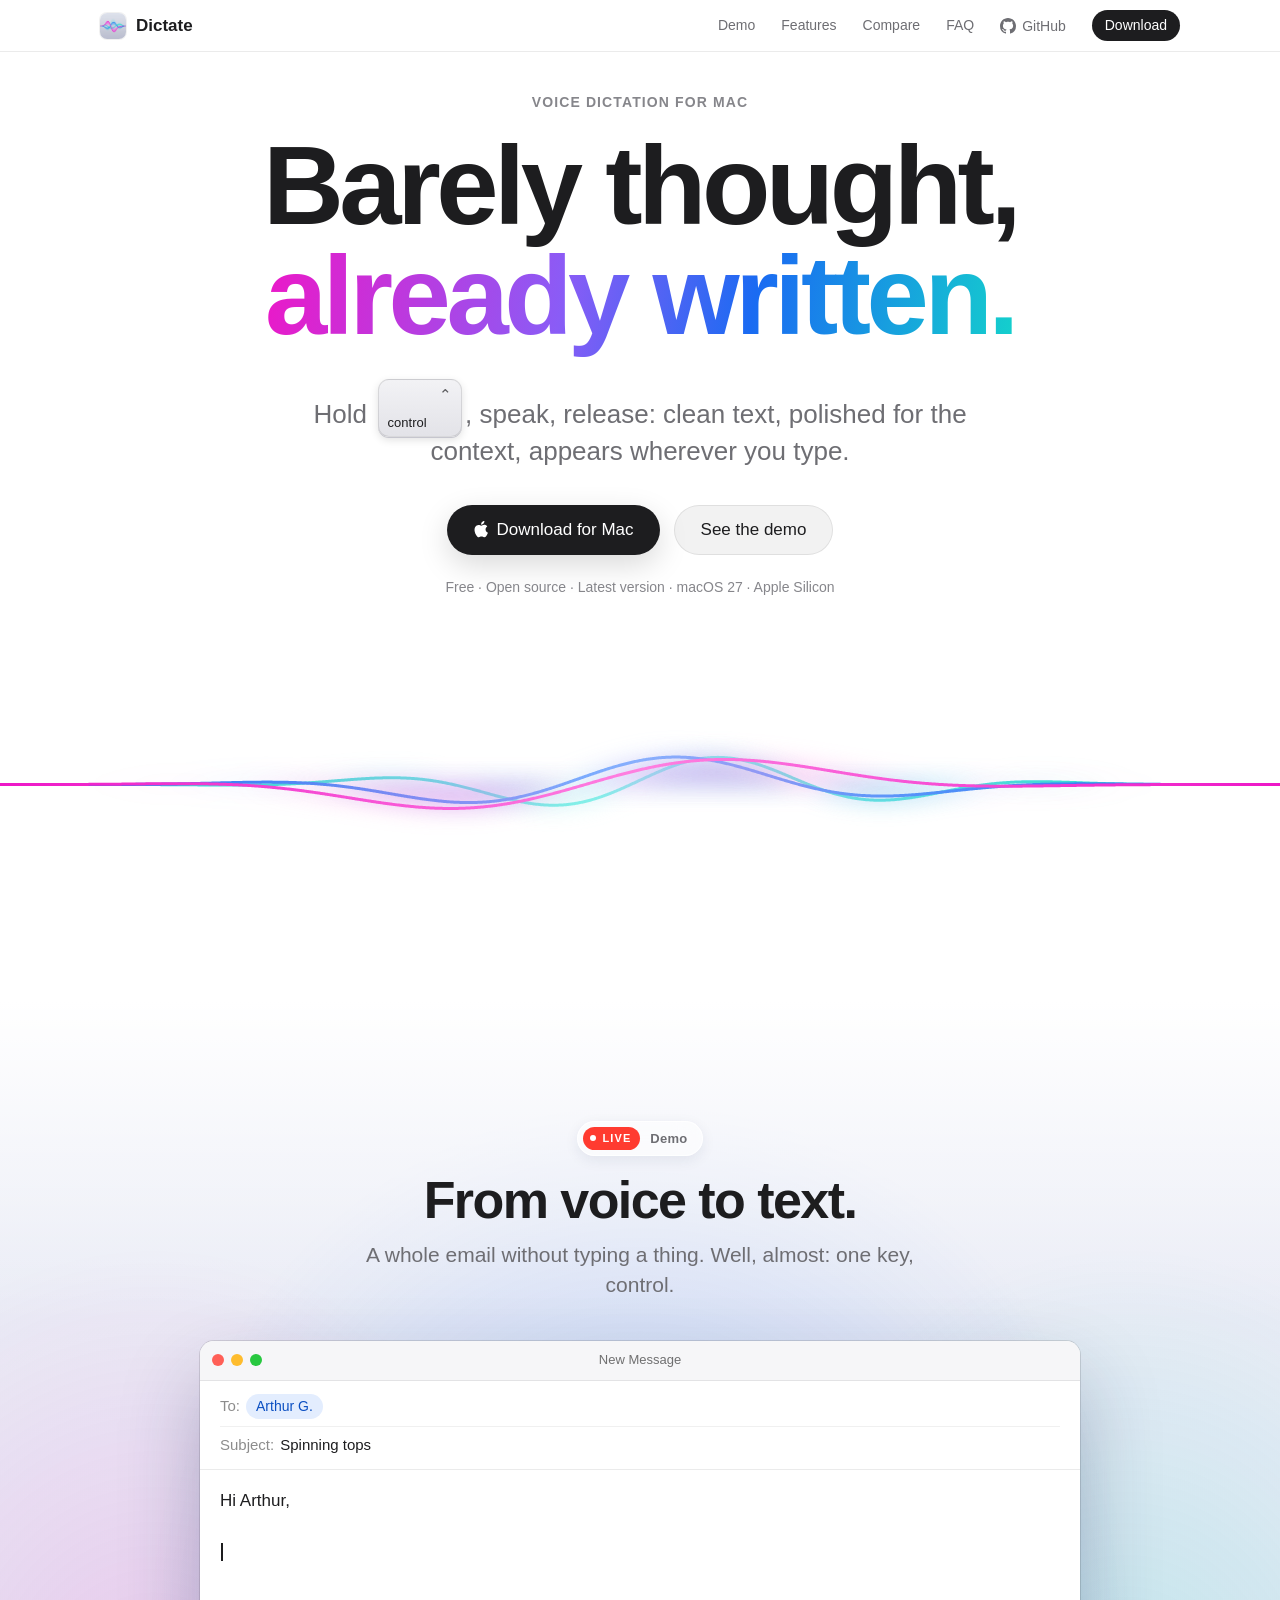
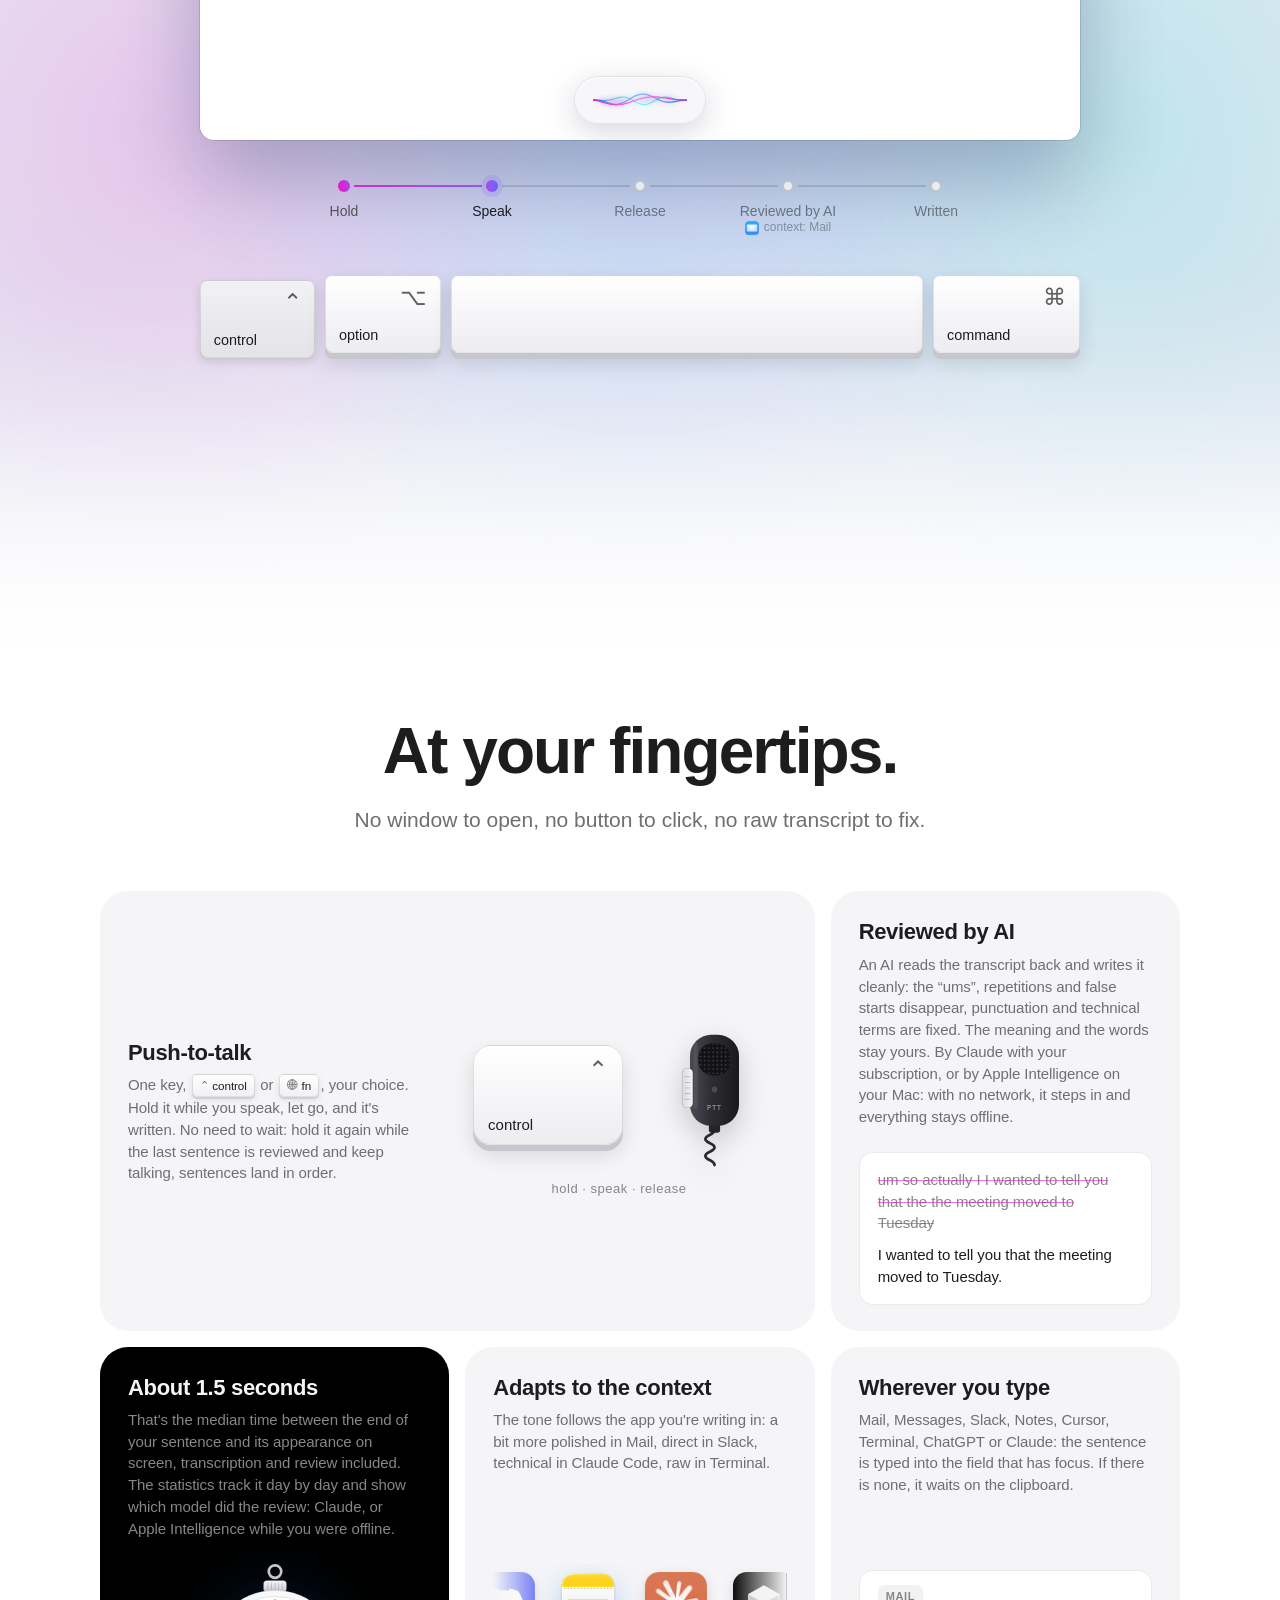
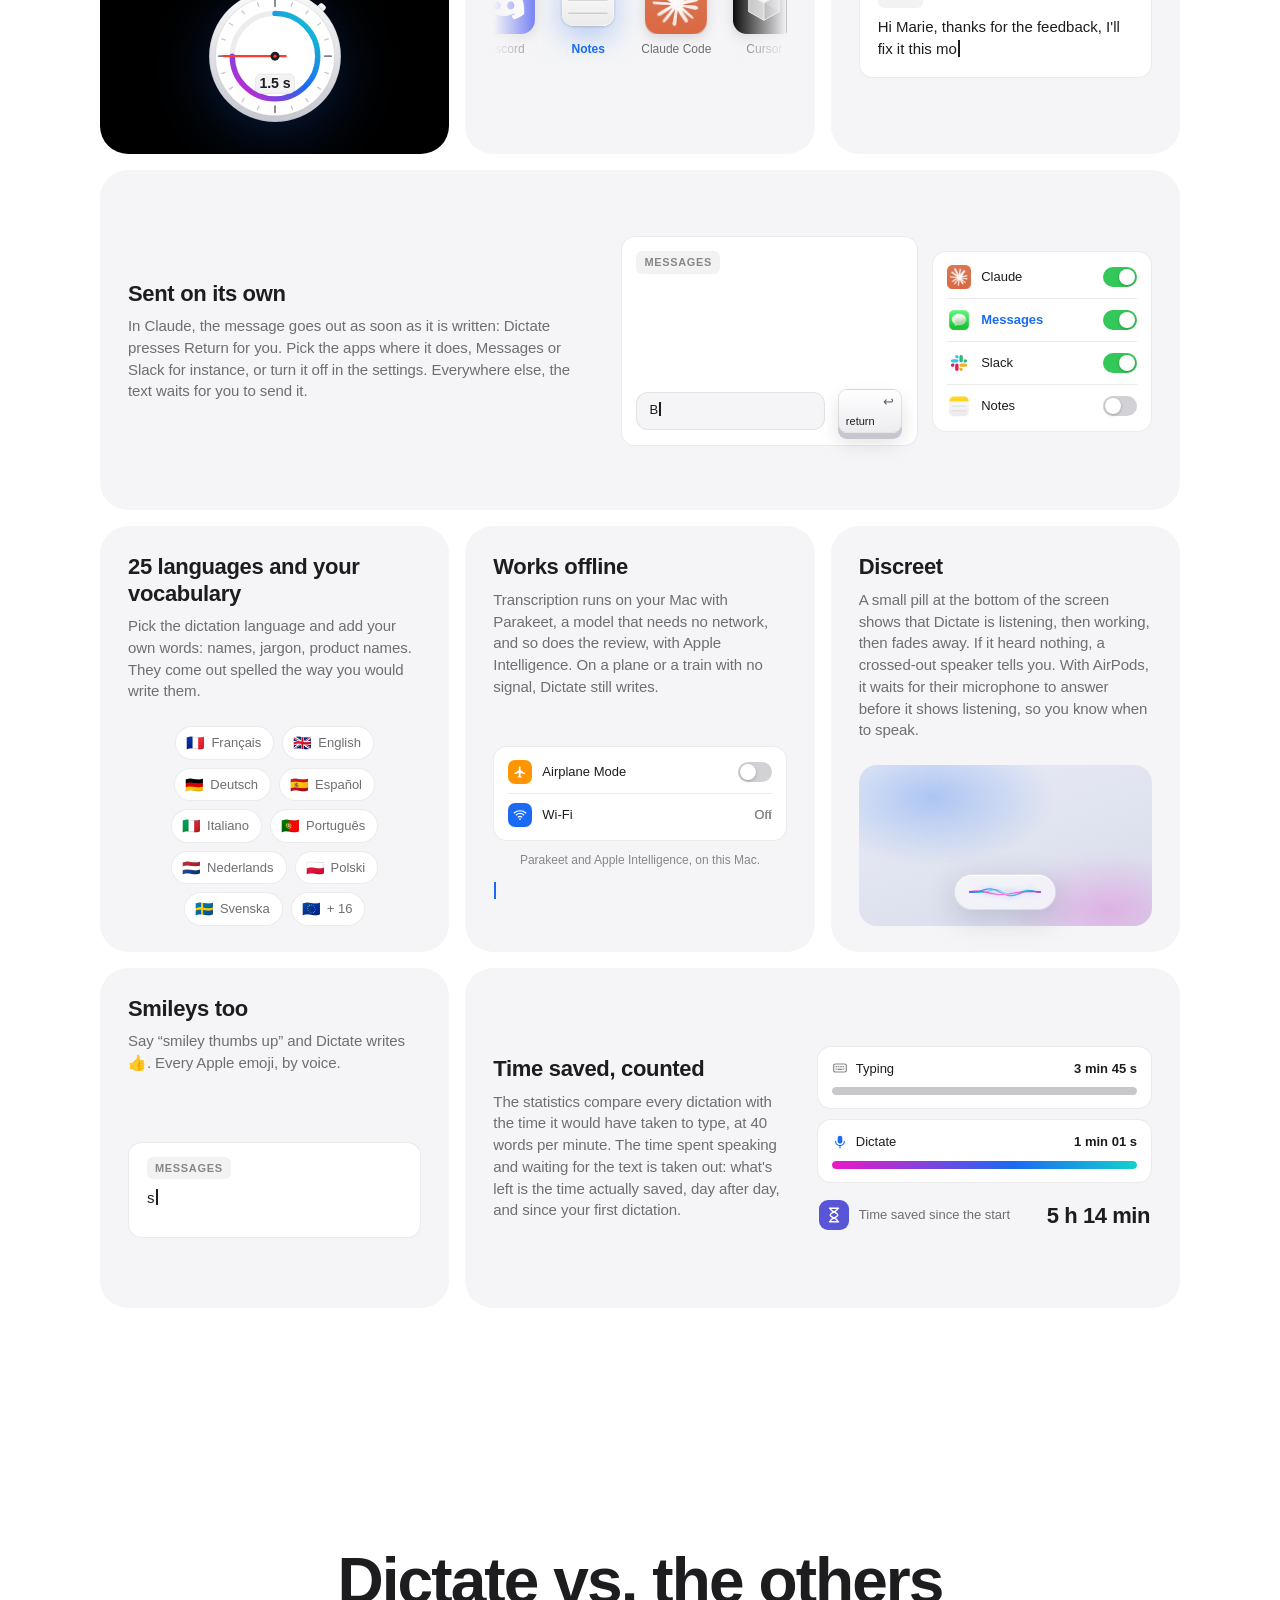
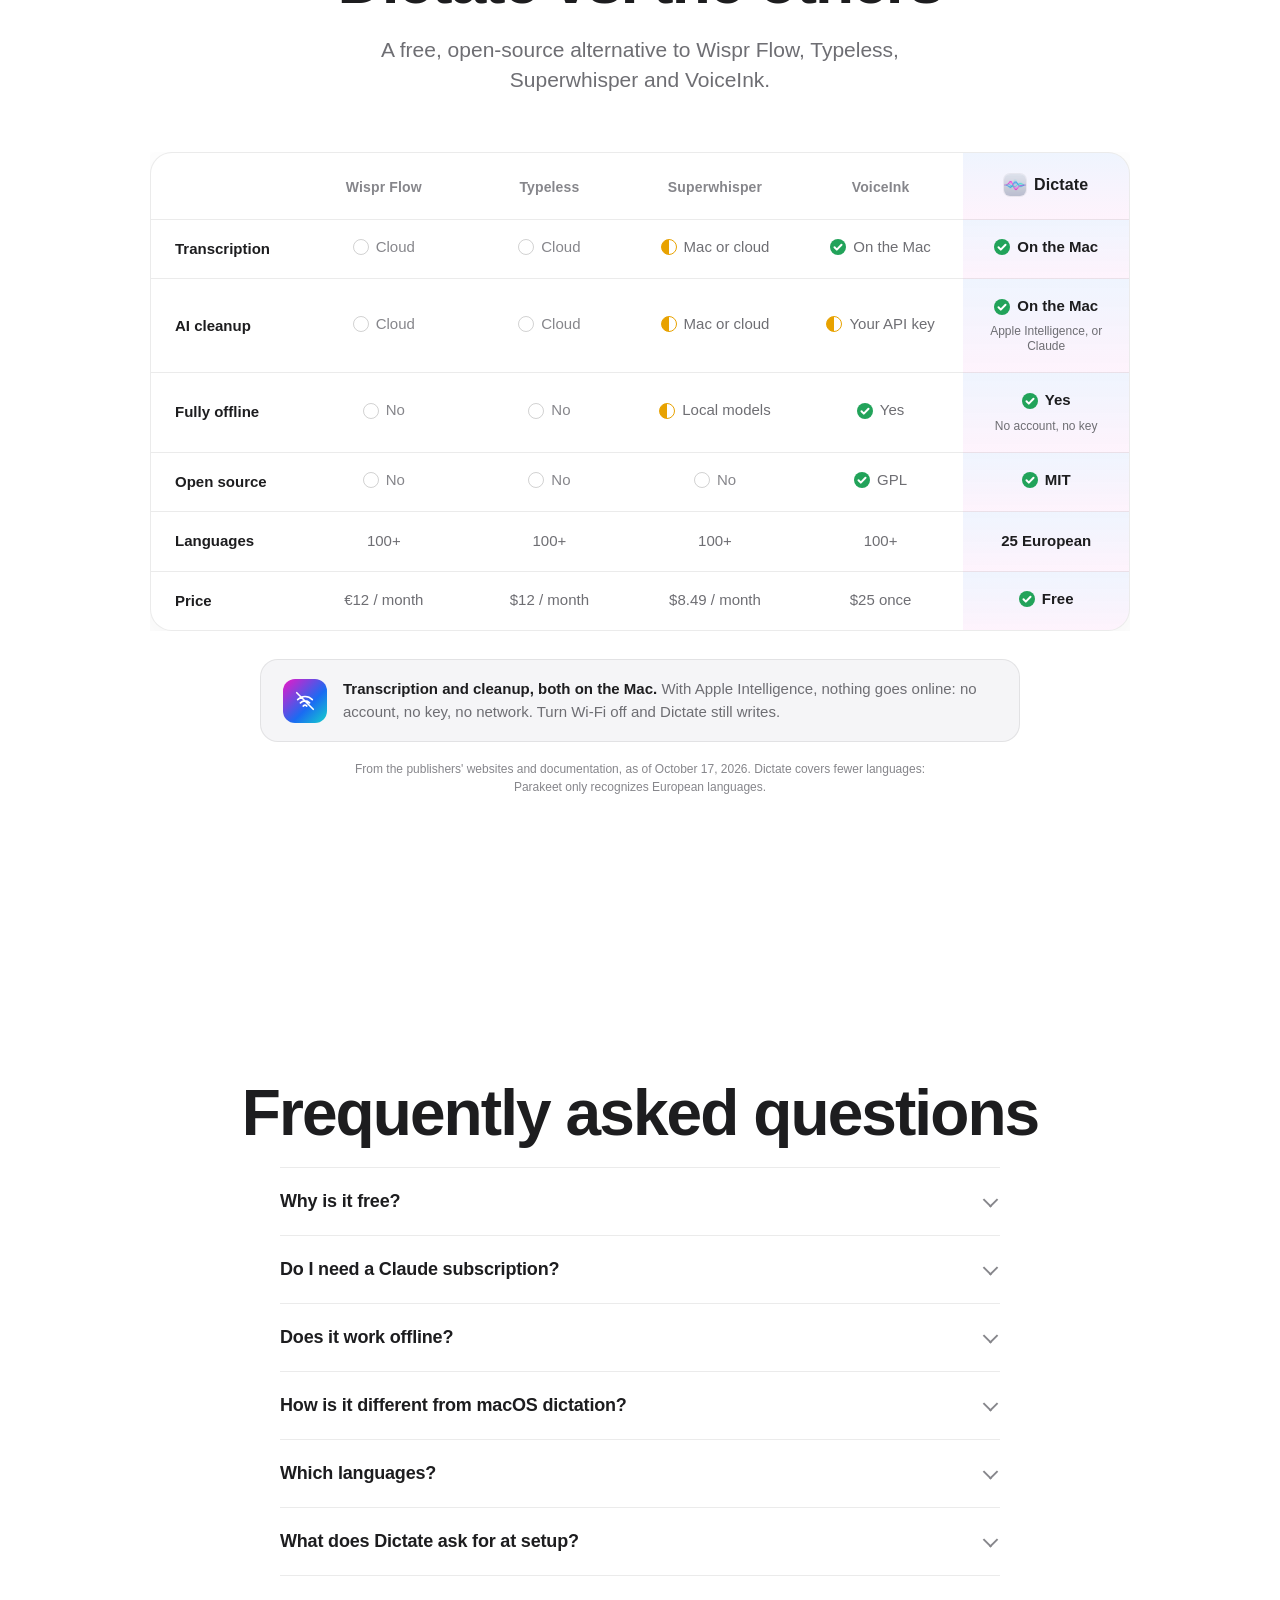
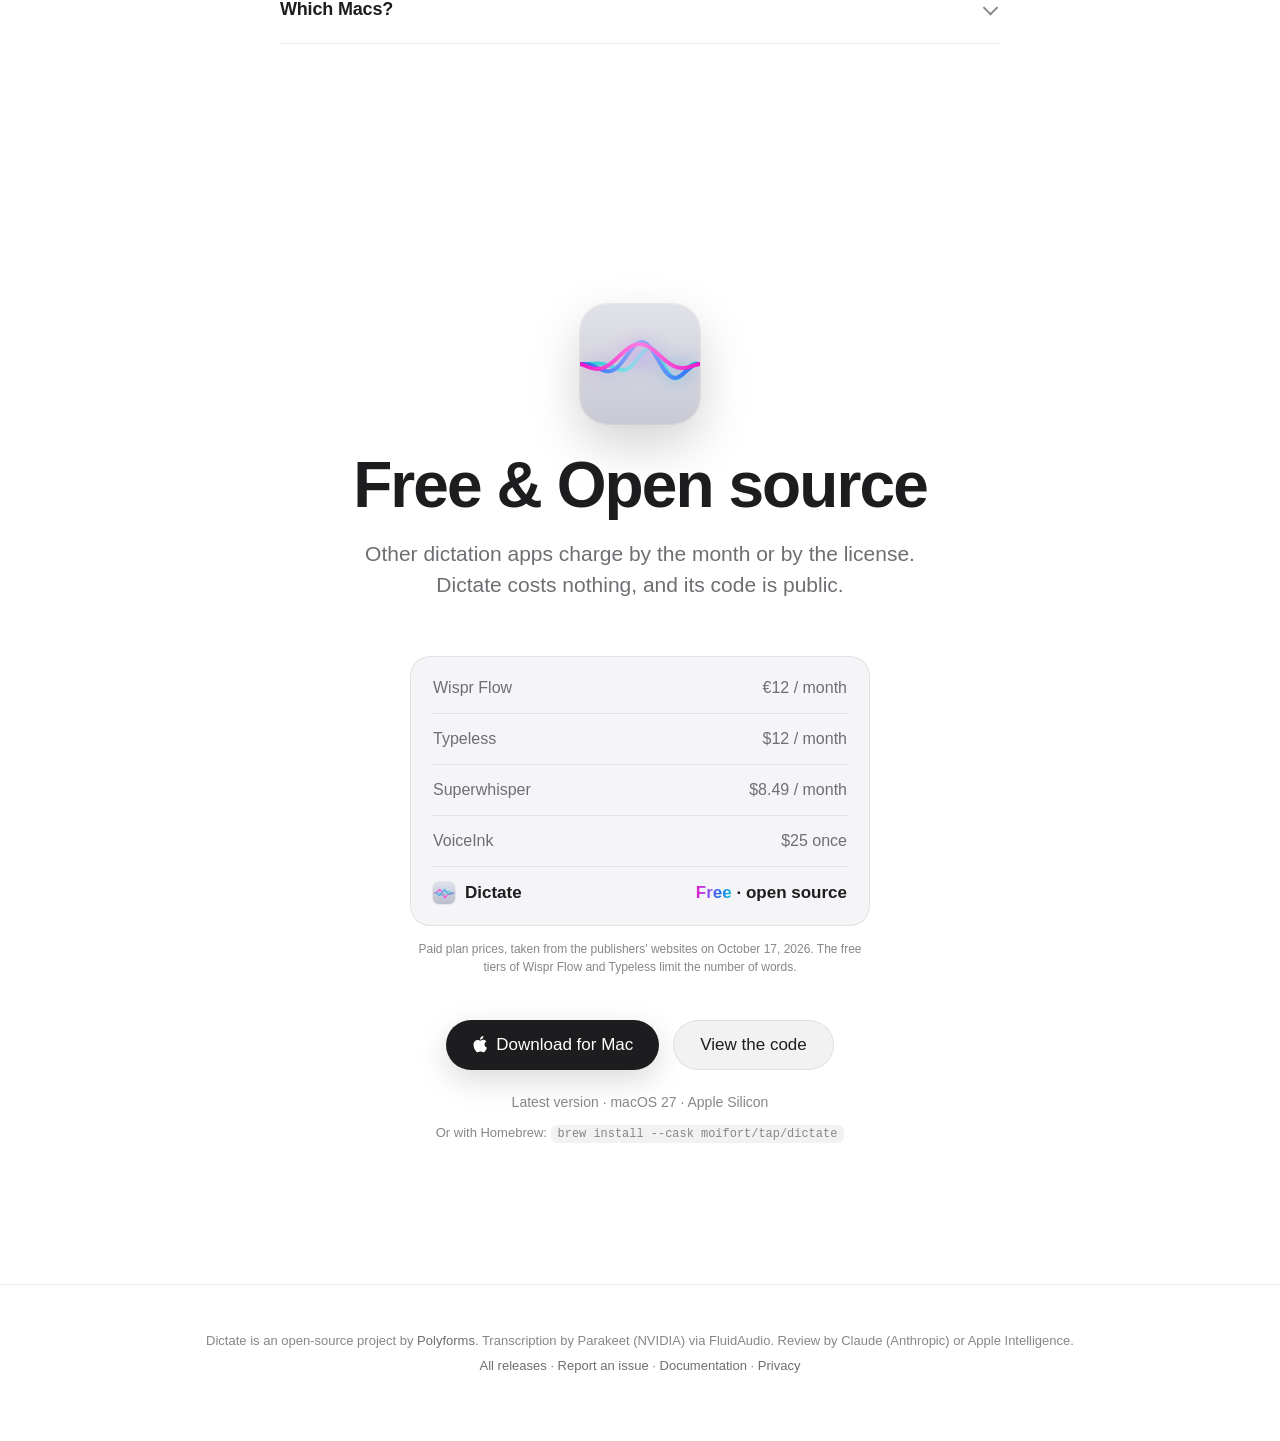
==== site/index.html @ 7cf89567 "refactor: remove the dead code the audit found, keep what is still used Audit #53, item by item: - C" ====
<!doctype html>
<html lang="fr">
<head>
  <meta charset="utf-8">
  <meta name="viewport" content="width=device-width, initial-scale=1">
  <title data-i18n="meta.title">Dictate — Dictée vocale pour Mac, gratuite et open source</title>
  <meta name="description" content="Maintenez control, parlez, relâchez : un texte propre, relu en fonction du contexte, apparaît là où vous écrivez. Transcription sur votre Mac, aucun compte, gratuit et open source.">
  <!-- Share previews: crawlers run no JavaScript, so the English copy is the
       static one here and French is declared as the alternate. -->
  <meta property="og:type" content="website">
  <meta property="og:url" content="https://dictate.polyforms.co/">
  <meta property="og:site_name" content="Dictate">
  <meta property="og:title" content="Dictate — Free, open-source voice dictation for Mac">
  <meta property="og:description" content="Hold control, speak, release: clean text appears wherever you type. Transcribed on your Mac, reviewed by Claude or Apple Intelligence. No account, no subscription.">
  <meta property="og:image" content="https://dictate.polyforms.co/og.png">
  <meta property="og:image:width" content="1200">
  <meta property="og:image:height" content="630">
  <meta property="og:image:alt" content="Dictate: hold control, speak, release. The Dictate pill listens while an email is dictated in Mail">
  <meta property="og:locale" content="en_US">
  <meta property="og:locale:alternate" content="fr_FR">
  <meta name="twitter:card" content="summary_large_image">
  <meta name="twitter:title" content="Dictate — Free, open-source voice dictation for Mac">
  <meta name="twitter:description" content="Hold control, speak, release: clean text appears wherever you type. Transcribed on your Mac, reviewed by Claude or Apple Intelligence. No account, no subscription.">
  <meta name="twitter:image" content="https://dictate.polyforms.co/og.png">
  <meta name="twitter:image:alt" content="Dictate: hold control, speak, release. The Dictate pill listens while an email is dictated in Mail">
  <meta name="theme-color" content="#ffffff">
  <link rel="icon" href="favicon.png" type="image/png">
  <link rel="apple-touch-icon" href="icon-256.png">
  <script>
    // French browsers get the page as written; every other language gets English.
    // ?lang=fr or ?lang=en forces one.
    (() => {
      const forced = new URLSearchParams(location.search).get("lang");
      const lang = forced || (navigator.languages && navigator.languages[0]) || navigator.language || "en";
      if (!/^fr\b/i.test(lang)) document.documentElement.classList.add("i18n-en", "i18n-pending");
    })();
  </script>
  <link rel="stylesheet" href="style.css?v=20261017-96">
</head>
<body>

<header class="nav">
  <a class="nav-brand" href="#top" aria-label="Dictate">
    <img class="nav-icon" src="icon-256.png" width="26" height="26" alt="">

    <span>Dictate</span>
  </a>
  <nav class="nav-links" aria-label="Sections">
    <a href="#demo" data-i18n="nav.demo">Démo</a>
    <a href="#features" data-i18n="nav.features">Fonctionnalités</a>
    <a href="#compare" data-i18n="nav.compare">Comparatif</a>
    <a href="#faq" data-i18n="nav.faq">Questions</a>
    <a class="nav-gh" href="https://github.com/moifort/dictate" rel="noopener"><svg class="nav-github" viewBox="0 0 16 16" width="16" height="16" aria-hidden="true"><path fill="currentColor" d="M8 0c4.42 0 8 3.58 8 8a8.013 8.013 0 0 1-5.45 7.59c-.4.08-.55-.17-.55-.38 0-.27.01-1.13.01-2.2 0-.75-.25-1.23-.54-1.48 1.78-.2 3.65-.88 3.65-3.95 0-.88-.31-1.59-.82-2.15.08-.2.36-1.02-.08-2.12 0 0-.67-.22-2.2.82-.64-.18-1.32-.27-2-.27-.68 0-1.36.09-2 .27-1.53-1.03-2.2-.82-2.2-.82-.44 1.1-.16 1.92-.08 2.12-.51.56-.82 1.28-.82 2.15 0 3.06 1.86 3.75 3.64 3.95-.23.2-.44.55-.51 1.07-.46.21-1.61.55-2.33-.66-.15-.24-.6-.83-1.23-.82-.67.01-.27.38.01.53.34.19.73.9.82 1.13.16.45.68 1.31 2.69.94 0 .67.01 1.3.01 1.49 0 .21-.15.45-.55.38A7.995 7.995 0 0 1 0 8c0-4.42 3.58-8 8-8Z"/></svg>GitHub</a>
    <a class="nav-cta" href="https://github.com/moifort/dictate/releases/latest" data-download data-i18n="nav.download">Télécharger</a>
  </nav>
</header>

<main id="top">

  <!-- Hero -->
  <section class="hero">
    <p class="eyebrow" data-i18n="hero.eyebrow">Dictée vocale pour Mac</p>
    <h1 class="hero-title" data-i18n="hero.title">À peine pensé,<br><span class="gradient-text">déjà écrit.</span></h1>
    <p class="hero-subtitle" data-i18n="hero.subtitle">
      Maintenez <kbd class="key inline" data-key-hero><span class="key-glyph">⌃</span><span class="key-name">control</span></kbd>, parlez, relâchez : un texte propre, relu en fonction du contexte, apparaît là où vous écrivez.
    </p>
    <div class="hero-actions">
      <a class="button primary" href="https://github.com/moifort/dictate/releases/latest" data-download>
        <svg class="apple-mark" viewBox="0 0 17 20" width="15" height="18" aria-hidden="true"><path fill="currentColor" d="M14.2 10.6c0-2.3 1.9-3.4 2-3.5-1.1-1.6-2.8-1.8-3.4-1.8-1.4-.1-2.8.9-3.5.9-.7 0-1.8-.8-3-.8-1.5 0-3 .9-3.8 2.3-1.6 2.8-.4 7 1.2 9.3.8 1.1 1.7 2.4 2.9 2.4 1.2 0 1.6-.8 3.1-.8 1.4 0 1.8.8 3.1.7 1.3 0 2.1-1.1 2.8-2.3.9-1.3 1.3-2.6 1.3-2.7-.1 0-2.7-1-2.7-3.7ZM11.9 3.8c.6-.8 1.1-1.9 1-3-.9 0-2.1.6-2.7 1.4-.6.7-1.1 1.8-1 2.9 1 .1 2.1-.5 2.7-1.3Z"/></svg>
        <span data-i18n="dl.mac">Télécharger pour Mac</span>
      </a>
      <a class="button ghost" href="#demo" data-i18n="hero.seeDemo">Voir la démo</a>
    </div>
    <p class="hero-meta" data-i18n="hero.meta">
      Gratuit · Open source · <span data-version>Dernière version</span> · macOS 27 · Apple Silicon
    </p>

    <div class="hero-wave" aria-hidden="true">
      <canvas class="wave-canvas" data-wave="hero" width="1600" height="360"></canvas>
    </div>
  </section>

  <!-- Live demo -->
  <section class="demo" id="demo" aria-label="Démonstration" data-i18n-aria="aria.demo">
    <div class="desktop">
      <div class="demo-head">
        <p class="live-badge" data-i18n="demo.badge"><span class="live-tag"><i aria-hidden="true"></i>Live</span>Démo</p>
        <h2 class="section-title" data-i18n="demo.title">De la voix au texte.</h2>
        <p class="section-lead" data-i18n="demo.lead">Un mail entier sans rien taper. Enfin presque : une touche, control.</p>
      </div>
      <div class="window mail" data-window>
        <div class="window-bar">
          <span class="lights"><i></i><i></i><i></i></span>
          <span class="window-title" data-i18n="demo.window">Nouveau message</span>
        </div>
        <div class="mail-head">
          <div><span data-i18n="demo.to">À :</span><em class="mail-chip" data-mail-to>Arthur G.</em></div>
          <div><span data-i18n="demo.subject">Objet :</span><b data-mail-subject>Les toupies</b></div>
        </div>
        <div class="window-body">
          <div class="field-text" data-field-text><span class="caret"></span></div>
        </div>

        <div class="pill" data-pill aria-live="polite">
          <canvas class="pill-waves" data-wave="pill" width="188" height="68" aria-hidden="true"></canvas>
          <span class="pill-spinner" aria-hidden="true"></span>
        </div>
      </div>

      <div class="desk-bar">
        <ol class="timeline" aria-label="Comment ça marche" data-i18n-aria="aria.timeline">
          <li data-step="hold"><span class="tl-dot"><span class="tl-icon" aria-hidden="true">⌃</span></span><span class="tl-label" data-i18n="tl.hold">Maintenez</span></li>
          <li data-step="speak"><span class="tl-dot"><span class="tl-icon" aria-hidden="true"><svg viewBox="0 0 16 16" width="14" height="14"><rect x="5.5" y="1.5" width="5" height="8" rx="2.5" fill="none" stroke="currentColor" stroke-width="1.5"/><path d="M3.5 7.5a4.5 4.5 0 0 0 9 0M8 12v2.5" fill="none" stroke="currentColor" stroke-width="1.5" stroke-linecap="round"/></svg></span></span><span class="tl-label" data-i18n="tl.speak">Parlez</span></li>
          <li data-step="release"><span class="tl-dot"><span class="tl-icon" aria-hidden="true">↑</span></span><span class="tl-label" data-i18n="tl.release">Relâchez</span></li>
          <li data-step="review"><span class="tl-dot"><span class="tl-icon" aria-hidden="true"><svg viewBox="0 0 16 16" width="12" height="12"><path d="M8 1c.6 4.2 2.8 6.4 7 7-4.2.6-6.4 2.8-7 7-.6-4.2-2.8-6.4-7-7 4.2-.6 6.4-2.8 7-7Z" fill="currentColor"/></svg></span></span><span class="tl-label" data-i18n="tl.review">Relu par l'IA<small class="tl-context"><img src="apps/mail.png" width="14" height="14" alt="">contexte : Mail</small></span></li>
          <li data-step="written"><span class="tl-dot"><span class="tl-icon" aria-hidden="true">✓</span></span><span class="tl-label" data-i18n="tl.written">C'est écrit</span></li>
        </ol>
        <p class="tl-caption" data-tl-caption aria-hidden="true"></p>
        <!-- The middle of a Mac keyboard's bottom row, at the size of a single big key. -->
        <div class="keyboard" aria-hidden="true">
          <div class="kb-row">
            <kbd class="key big" data-key><span class="key-glyph">⌃</span><span class="key-name">control</span></kbd>
            <kbd class="key big"><span class="key-glyph">⌥</span><span class="key-name">option</span></kbd>
            <kbd class="key big space" style="--w:3.85"><span class="key-name"></span></kbd>
            <kbd class="key big" style="--w:1.25"><span class="key-glyph">⌘</span><span class="key-name">command</span></kbd>
          </div>
        </div>
      </div>
    </div>
  </section>

  <!-- Features -->
  <section class="features" id="features">
    <h2 class="section-title" data-i18n="feat.title">À portée de touche.</h2>
    <p class="section-lead" data-i18n="feat.lead">Pas de fenêtre à ouvrir, pas de bouton à cliquer, pas de transcription brute à corriger.</p>

    <div class="bento">
      <article class="card wide">
        <div class="card-visual">
          <div class="keycap-demo" aria-hidden="true">
            <div class="ptt-row">
              <kbd class="key big" data-key-feature><span class="key-glyph">⌃</span><span class="key-name">control</span></kbd>
              <svg class="ptt-mic" data-mic viewBox="0 0 140 200" width="98" height="140">
                <defs>
                  <linearGradient id="mic-body" x1="0" x2="1">
                    <stop offset="0" stop-color="#4a4a52"/>
                    <stop offset="0.45" stop-color="#2c2c32"/>
                    <stop offset="1" stop-color="#1a1a1e"/>
                  </linearGradient>
                  <linearGradient id="mic-ptt" x1="0" x2="1">
                    <stop offset="0" stop-color="#d9d9df"/>
                    <stop offset="1" stop-color="#f6f6f8"/>
                  </linearGradient>
                  <pattern id="mic-grille" width="6" height="6" patternUnits="userSpaceOnUse">
                    <circle cx="3" cy="3" r="1.3" fill="#3f3f47"/>
                  </pattern>
                </defs>
                <!-- Sound, while the button is held. -->
                <g class="mic-waves" fill="none" stroke-linecap="round" stroke-width="3">
                  <path d="M108 40 q8 9 0 18" stroke="#ed17c7"/>
                  <path d="M116 33 q14 16 0 32" stroke="#1a6bf2"/>
                  <path d="M124 26 q20 23 0 46" stroke="#14d1cc"/>
                </g>
                <!-- Coiled cord. -->
                <path d="M65 150 c0 7 -13 7 -13 13 s13 6 13 12 s-13 6 -13 12 s13 6 13 13" fill="none" stroke="#2a2a30" stroke-width="4" stroke-linecap="round"/>
                <rect x="57" y="138" width="16" height="16" rx="4" fill="#232328"/>
                <!-- Body, grille, highlight. -->
                <rect x="30" y="14" width="70" height="130" rx="30" fill="url(#mic-body)"/>
                <rect x="42" y="26" width="46" height="46" rx="20" fill="#121215"/>
                <rect x="42" y="26" width="46" height="46" rx="20" fill="url(#mic-grille)"/>
                <rect x="35" y="24" width="6" height="96" rx="3" fill="#fff" opacity="0.08"/>
                <!-- On-air light and label. -->
                <circle class="mic-led" cx="65" cy="92" r="4"/>
                <text x="65" y="122" text-anchor="middle" font-size="9" font-weight="600" letter-spacing="1.5" fill="#8e8e93">PTT</text>
                <!-- The push-to-talk bar on the side. -->
                <g class="mic-button">
                  <rect x="19" y="62" width="15" height="56" rx="6" fill="url(#mic-ptt)" stroke="rgba(0,0,0,0.18)"/>
                  <path d="M23 74 h7 M23 82 h7 M23 90 h7 M23 98 h7 M23 106 h7" stroke="rgba(0,0,0,0.18)" stroke-width="1.5" stroke-linecap="round"/>
                </g>
              </svg>
            </div>
            <span class="keycap-hint" data-i18n="ptt.hint">maintenir · parler · relâcher</span>
          </div>
        </div>
        <h3>Push-to-talk</h3>
        <p data-i18n="ptt.text">Une seule touche, <kbd><span class="kbd-glyph">⌃</span>control</kbd> ou <kbd><span class="kbd-glyph">🌐︎</span>fn</kbd> au choix. Vous la tenez le temps de parler, vous la relâchez, c'est écrit. Pas besoin d'attendre : reprenez la touche pendant la relecture et continuez de parler, les phrases arrivent dans l'ordre.</p>
      </article>

      <article class="card">
        <div class="card-visual">
          <div class="clean-demo" aria-hidden="true">
            <p class="raw" data-i18n="clean.raw">euh donc en fait je je voulais te dire que la la réunion est décalée à mardi</p>
            <p class="clean" data-i18n="clean.clean">Je voulais te dire que la réunion est décalée à mardi.</p>
          </div>
        </div>
        <h3 data-i18n="clean.title">Relu par l'IA</h3>
        <p data-i18n="clean.text">Une IA relit la transcription et l'écrit proprement : les « euh », les répétitions et les faux départs disparaissent, la ponctuation et les termes techniques sont corrigés. Le sens et les mots restent les vôtres. Par Claude avec votre abonnement, ou par Apple Intelligence sur le Mac : sans réseau, il prend le relais et tout reste hors ligne.</p>
      </article>

      <article class="card dark">
        <div class="card-visual">
          <div class="timer-demo stopwatch" aria-hidden="true">
            <svg viewBox="0 0 160 176" width="150" height="165">
              <defs>
                <linearGradient id="sw-grad" x1="0" y1="0" x2="1" y2="1">
                  <stop offset="0" stop-color="#ed17c7"/>
                  <stop offset="0.5" stop-color="#1a6bf2"/>
                  <stop offset="1" stop-color="#14d1cc"/>
                </linearGradient>
              </defs>
              <linearGradient id="sw-chrome" x1="0" y1="0" x2="0" y2="1">
                <stop offset="0" stop-color="#fafafc"/>
                <stop offset="1" stop-color="#c5c6ce"/>
              </linearGradient>
              <!-- Bow for the lanyard, knurled crown on top, lap button on the side. -->
              <circle cx="80" cy="5" r="7" fill="none" stroke="#c5c6ce" stroke-width="3"/>
              <g class="sw-crown" data-timer-crown>
                <rect x="75" y="22" width="10" height="14" rx="2" fill="#c9cad1"/>
                <rect x="67" y="11" width="26" height="13" rx="4" fill="url(#sw-chrome)" stroke="rgba(0,0,0,0.18)"/>
                <path d="M72 13 v9 M76 13 v9 M80 13 v9 M84 13 v9 M88 13 v9" stroke="rgba(0,0,0,0.14)" stroke-width="1.2"/>
              </g>
              <rect x="125" y="40" width="9" height="16" rx="3" fill="url(#sw-chrome)" stroke="rgba(0,0,0,0.18)" transform="rotate(45 129.5 48)"/>
              <circle cx="80" cy="100" r="74" fill="url(#sw-chrome)" stroke="rgba(0,0,0,0.12)"/>
              <circle class="sw-case" cx="80" cy="100" r="67" fill="#fff" stroke="rgba(0,0,0,0.1)" stroke-width="1"/>
              <g class="sw-ticks"><line x1="80.0" y1="44.0" x2="80.0" y2="37.0" class="major"/><line x1="98.2" y1="43.9" x2="99.5" y2="40.1"/><line x1="114.7" y1="52.3" x2="117.0" y2="49.0"/><line x1="127.7" y1="65.3" x2="131.0" y2="63.0"/><line x1="136.1" y1="81.8" x2="139.9" y2="80.5"/><line x1="136.0" y1="100.0" x2="143.0" y2="100.0" class="major"/><line x1="136.1" y1="118.2" x2="139.9" y2="119.5"/><line x1="127.7" y1="134.7" x2="131.0" y2="137.0"/><line x1="114.7" y1="147.7" x2="117.0" y2="151.0"/><line x1="98.2" y1="156.1" x2="99.5" y2="159.9"/><line x1="80.0" y1="156.0" x2="80.0" y2="163.0" class="major"/><line x1="61.8" y1="156.1" x2="60.5" y2="159.9"/><line x1="45.3" y1="147.7" x2="43.0" y2="151.0"/><line x1="32.3" y1="134.7" x2="29.0" y2="137.0"/><line x1="23.9" y1="118.2" x2="20.1" y2="119.5"/><line x1="24.0" y1="100.0" x2="17.0" y2="100.0" class="major"/><line x1="23.9" y1="81.8" x2="20.1" y2="80.5"/><line x1="32.3" y1="65.3" x2="29.0" y2="63.0"/><line x1="45.3" y1="52.3" x2="43.0" y2="49.0"/><line x1="61.8" y1="43.9" x2="60.5" y2="40.1"/></g>
              <circle cx="80" cy="100" r="48" fill="none" stroke="rgba(0,0,0,0.07)" stroke-width="6"/>
              <circle class="sw-arc" data-timer-arc cx="80" cy="100" r="48" fill="none" stroke="url(#sw-grad)" stroke-width="6" stroke-linecap="round" pathLength="100" stroke-dasharray="100" stroke-dashoffset="100" transform="rotate(-90 80 100)"/>
              <rect x="58" y="120" width="44" height="22" rx="6" fill="#f3f3f6" stroke="rgba(0,0,0,0.08)"/>
              <!-- The hand ticks one graduation per tenth of a second. -->
              <g class="sw-hand" data-timer-hand>
                <line x1="80" y1="112" x2="80" y2="42" stroke="#ff3b30" stroke-width="2.5" stroke-linecap="round"/>
              </g>
              <circle cx="80" cy="100" r="5" fill="#1d1d1f"/>
              <circle cx="80" cy="100" r="1.8" fill="#ff3b30"/>
            </svg>
            <span class="timer" data-timer>0,0 s</span>
          </div>
        </div>
        <h3 data-i18n="latency.title">Environ 1,5 seconde</h3>
        <p data-i18n="latency.text">C'est le temps médian entre la fin de votre phrase et son apparition à l'écran, transcription et relecture comprises. Les statistiques le suivent jour après jour et montrent quel modèle a relu : Claude, ou Apple Intelligence quand vous étiez hors ligne.</p>
      </article>

      <article class="card">
        <div class="card-visual">
          <div class="context-demo" aria-hidden="true">
            <div class="context-track" data-context-track>
              <span class="chip"><img src="apps/mail.png" width="60" height="60" alt="">Mail</span>
              <span class="chip"><img src="apps/messages.png" width="60" height="60" alt="">Messages</span>
              <span class="chip"><img src="apps/slack.svg" width="60" height="60" alt="">Slack</span>
              <span class="chip"><img src="apps/discord.svg" width="60" height="60" alt="">Discord</span>
              <span class="chip"><img src="apps/notes.png" width="60" height="60" alt="">Notes</span>
              <span class="chip"><img src="apps/claude.png" width="60" height="60" alt="">Claude Code</span>
              <span class="chip"><img src="apps/cursor.svg" width="60" height="60" alt="">Cursor</span>
              <span class="chip"><img src="apps/terminal.png" width="60" height="60" alt="">Terminal</span>
              <span class="chip"><img src="apps/textedit.png" width="60" height="60" alt="">TextEdit</span>
              <span class="chip"><img src="apps/notion.png" width="60" height="60" alt="">Notion</span>
              <span class="chip"><img src="apps/xcode.png" width="60" height="60" alt="">Xcode</span>
            </div>
          </div>
        </div>
        <h3 data-i18n="context.title">S'adapte au contexte</h3>
        <p data-i18n="context.text">Le ton suit l'app où vous écrivez : un peu plus soigné dans Mail, direct dans Slack, technique dans Claude Code, brut dans le Terminal.</p>
      </article>

      <article class="card">
        <div class="card-visual">
          <div class="cursor-demo" aria-hidden="true">
            <span class="cursor-app" data-typed-app>Mail</span>
            <span class="cursor-line"><span class="typed" data-typed></span><span class="caret"></span></span>
          </div>
        </div>
        <h3 data-i18n="cursor.title">Partout où vous écrivez</h3>
        <p data-i18n="cursor.text">Mail, Messages, Slack, Notes, Cursor, Terminal, ChatGPT ou Claude : la phrase est saisie dans le champ qui a le focus. S'il n'y en a pas, elle attend dans le presse-papiers.</p>
      </article>

      <article class="card wide full">
        <div class="card-visual">
          <div class="send-demo" aria-hidden="true">
            <div class="send-window">
              <span class="cursor-app" data-send-app>Claude</span>
              <div class="send-thread" data-send-thread></div>
              <div class="send-composer">
                <span class="send-field"><span data-send-typed></span><span class="caret"></span></span>
                <kbd class="key send-key" data-send-key><span class="key-glyph">↩︎</span><span class="key-name" data-i18n="send.key">entrée</span></kbd>
              </div>
            </div>
            <div class="airplane-panel send-apps">
              <div class="airplane-row" data-send-row="Claude"><img src="apps/claude.png" width="24" height="24" alt=""><span class="airplane-label">Claude</span><span class="airplane-toggle send-toggle on"><i></i></span></div>
              <div class="airplane-row" data-send-row="Messages"><img src="apps/messages.png" width="24" height="24" alt=""><span class="airplane-label">Messages</span><span class="airplane-toggle send-toggle on"><i></i></span></div>
              <div class="airplane-row" data-send-row="Slack"><img src="apps/slack.svg" width="24" height="24" alt=""><span class="airplane-label">Slack</span><span class="airplane-toggle send-toggle on"><i></i></span></div>
              <div class="airplane-row" data-send-row="Notes"><img src="apps/notes.png" width="24" height="24" alt=""><span class="airplane-label">Notes</span><span class="airplane-toggle send-toggle"><i></i></span></div>
            </div>
          </div>
        </div>
        <h3 data-i18n="send.title">Envoyé tout seul</h3>
        <p data-i18n="send.text">Dans Claude, le message part dès qu'il est écrit : Dictate appuie sur Entrée pour vous. Choisissez les apps où il le fait, Messages ou Slack par exemple, ou coupez-le dans les réglages. Ailleurs, le texte attend que vous l'envoyiez.</p>
      </article>

      <article class="card">
        <div class="card-visual">
          <div class="lang-demo" aria-hidden="true">
            <span style="--i:0"><i class="flag">🇫🇷</i>Français</span><span style="--i:1"><i class="flag">🇬🇧</i>English</span><span style="--i:2"><i class="flag">🇩🇪</i>Deutsch</span><span style="--i:3"><i class="flag">🇪🇸</i>Español</span><span style="--i:4"><i class="flag">🇮🇹</i>Italiano</span><span style="--i:5"><i class="flag">🇵🇹</i>Português</span><span style="--i:6"><i class="flag">🇳🇱</i>Nederlands</span><span style="--i:7"><i class="flag">🇵🇱</i>Polski</span><span style="--i:8"><i class="flag">🇸🇪</i>Svenska</span><span style="--i:9"><i class="flag">🇪🇺</i>+ 16</span>
          </div>
        </div>
        <h3 data-i18n="langs.title">25 langues et votre vocabulaire</h3>
        <p data-i18n="langs.text">Choisissez la langue de dictée et ajoutez vos mots : noms propres, jargon, noms de produits. Ils s'écrivent comme vous les écririez.</p>
      </article>

      <article class="card">
        <div class="card-visual">
          <div class="airplane-demo" aria-hidden="true">
            <div class="airplane-panel">
              <div class="airplane-row">
                <span class="airplane-icon plane"><svg viewBox="0 0 24 24" width="14" height="14" aria-hidden="true"><path fill="currentColor" d="M21 16v-2l-8-5V3.5a1.5 1.5 0 0 0-3 0V9l-8 5v2l8-2.5V19l-2 1.5V22l3.5-1 3.5 1v-1.5L13 19v-5.5l8 2.5Z"/></svg></span>
                <span class="airplane-label" data-i18n="offline.airplane">Mode avion</span>
                <span class="airplane-toggle"><i></i></span>
              </div>
              <div class="airplane-row wifi">
                <span class="airplane-icon"><svg viewBox="0 0 24 24" width="14" height="14" aria-hidden="true"><path d="M2 8.5a15 15 0 0 1 20 0M5.5 12a10 10 0 0 1 13 0M9 15.5a5 5 0 0 1 6 0" fill="none" stroke="currentColor" stroke-width="2" stroke-linecap="round"/><circle cx="12" cy="19" r="1.5" fill="currentColor"/></svg></span>
                <span class="airplane-label">Wi-Fi</span>
                <span class="airplane-state"><span data-i18n="offline.on">Activé</span><span data-i18n="offline.off">Désactivé</span></span>
              </div>
            </div>
            <p class="airplane-typed"><span class="airplane-text" data-i18n="offline.typed">On atterrit à 18 h, je t'appelle en sortant.</span><span class="airplane-caret"></span></p>
            <span class="offline-caption" data-i18n="offline.caption">Parakeet et Apple Intelligence, sur ce Mac.</span>
          </div>
        </div>
        <h3 data-i18n="offline.title">Ça marche hors ligne</h3>
        <p data-i18n="offline.text">La transcription tourne sur votre Mac avec Parakeet, un modèle qui n'a pas besoin de réseau, et la relecture aussi, avec Apple Intelligence. Dans l'avion ou le train sans réseau, Dictate écrit quand même.</p>
      </article>

      <article class="card fill">
        <div class="card-visual">
          <div class="pill-demo" aria-hidden="true">
            <div class="pill static"><canvas class="pill-waves" data-wave="feature" width="144" height="52"></canvas></div>
          </div>
        </div>
        <h3 data-i18n="pill.title">Discret</h3>
        <p data-i18n="pill.text">Une petite pastille en bas de l'écran montre que Dictate écoute, puis travaille, puis s'efface. Si elle ne vous a pas entendu, une enceinte barrée vous le dit. Avec des AirPods, elle attend que leur micro réponde pour passer en écoute : vous savez quand parler.</p>
      </article>

      <article class="card fill">
        <div class="card-visual">
          <div class="cursor-demo emoji-demo" aria-hidden="true">
            <span class="cursor-app">Messages</span>
            <span class="cursor-line"><span data-emoji-typed></span><span class="emoji-result" data-emoji-result>👍</span><span class="caret"></span></span>
          </div>
        </div>
        <h3 data-i18n="emoji.title">Les smileys aussi</h3>
        <p data-i18n="emoji.text">Dites « smiley pouce en l'air », Dictate écrit 👍. Tous les émojis d'Apple, à la voix.</p>
      </article>

      <article class="card wide">
        <div class="card-visual">
          <div class="saved-demo" aria-hidden="true">
            <div class="race-row typing">
              <span class="race-label"><svg viewBox="0 0 24 24" width="16" height="16"><rect x="2.5" y="6" width="19" height="12" rx="2.5" fill="none" stroke="currentColor" stroke-width="1.8"/><path d="M6 10h1M9.5 10h1M13 10h1M16.5 10h1M6 13.5h1M17 13.5h1M9 14h6" stroke="currentColor" stroke-width="1.8" stroke-linecap="round"/></svg><span data-i18n="saved.typing">Au clavier</span></span>
              <span class="race-time" data-race-time="typing">0 s</span>
              <span class="race-track"><i data-race-bar="typing"></i></span>
            </div>
            <div class="race-row dictate">
              <span class="race-label"><svg viewBox="0 0 24 24" width="16" height="16"><rect x="8.5" y="2.5" width="7" height="12" rx="3.5" fill="currentColor"/><path d="M5.5 11a6.5 6.5 0 0 0 13 0M12 17.5V21" fill="none" stroke="currentColor" stroke-width="1.8" stroke-linecap="round"/></svg>Dictate</span>
              <span class="race-time" data-race-time="dictate">0 s</span>
              <span class="race-track"><i data-race-bar="dictate"></i></span>
            </div>
            <div class="saved-total">
              <span class="saved-icon"><svg viewBox="0 0 24 24" width="18" height="18"><path d="M6 3h12M6 21h12M7 3c0 5 10 5 10 9s-10 4-10 9M17 3c0 5-10 5-10 9s10 4 10 9" fill="none" stroke="currentColor" stroke-width="1.8" stroke-linecap="round" stroke-linejoin="round"/></svg></span>
              <span class="saved-caption" data-i18n="saved.caption">Temps gagné depuis le début</span>
              <span class="saved-value"><span class="saved-gain" data-saved-gain></span><span data-saved>5 h 12 min</span></span>
            </div>
          </div>
        </div>
        <h3 data-i18n="saved.title">Le temps gagné, compté</h3>
        <p data-i18n="saved.text">Les statistiques comparent chaque dictée au temps qu'il aurait fallu pour la taper, à 40 mots par minute. Le temps passé à parler et à attendre le texte est déduit : il reste le temps vraiment gagné, jour après jour, et depuis votre première dictée.</p>
      </article>
    </div>
  </section>

  <!-- Comparison -->
  <section class="compare" id="compare">
    <h2 class="section-title" data-i18n="cmp.title">Dictate face aux autres</h2>
    <p class="section-lead" data-i18n="cmp.lead">Une alternative gratuite et open source à Wispr Flow, Typeless, Superwhisper et VoiceInk.</p>
    <div class="compare-scroll">
      <table class="compare-table">
        <thead><tr><th></th><th>Wispr Flow</th><th>Typeless</th><th>Superwhisper</th><th>VoiceInk</th><th class="us"><span><img src="icon-256.png" width="22" height="22" alt="">Dictate</span></th></tr></thead>
        <tbody>
          <tr><th scope="row" data-i18n="cmp.row.transcribe">Transcription</th><td class="no"><span data-i18n="cmp.cloud">Cloud</span></td><td class="no"><span data-i18n="cmp.cloud">Cloud</span></td><td class="some"><span data-i18n="cmp.macOrCloud">Mac ou cloud</span></td><td class="yes"><span data-i18n="cmp.onMac">Sur le Mac</span></td><td class="yes"><span data-i18n="cmp.onMac">Sur le Mac</span></td></tr>
          <tr><th scope="row" data-i18n="cmp.row.review">Relecture par IA</th><td class="no"><span data-i18n="cmp.cloud">Cloud</span></td><td class="no"><span data-i18n="cmp.cloud">Cloud</span></td><td class="some"><span data-i18n="cmp.macOrCloud">Mac ou cloud</span></td><td class="some"><span data-i18n="cmp.apiKey">Votre clé d'API</span></td><td class="yes"><span data-i18n="cmp.onMac">Sur le Mac</span><small data-i18n="cmp.appleOrClaude">Apple Intelligence, ou Claude</small></td></tr>
          <tr><th scope="row" data-i18n="cmp.row.offline">Tout hors ligne</th><td class="no"><span data-i18n="cmp.no">Non</span></td><td class="no"><span data-i18n="cmp.no">Non</span></td><td class="some"><span data-i18n="cmp.localModels">Modèles locaux</span></td><td class="yes"><span data-i18n="cmp.yes">Oui</span></td><td class="yes"><span data-i18n="cmp.yes">Oui</span><small data-i18n="cmp.noAccount">Sans compte ni clé</small></td></tr>
          <tr><th scope="row" data-i18n="cmp.row.oss">Open source</th><td class="no"><span data-i18n="cmp.no">Non</span></td><td class="no"><span data-i18n="cmp.no">Non</span></td><td class="no"><span data-i18n="cmp.no">Non</span></td><td class="yes"><span data-i18n="cmp.gpl">GPL</span></td><td class="yes"><span data-i18n="cmp.mit">MIT</span></td></tr>
          <tr><th scope="row" data-i18n="cmp.row.langs">Langues</th><td class="plain"><span data-i18n="cmp.hundred">100+</span></td><td class="plain"><span data-i18n="cmp.hundred">100+</span></td><td class="plain"><span data-i18n="cmp.hundred">100+</span></td><td class="plain"><span data-i18n="cmp.hundred">100+</span></td><td class="plain"><span data-i18n="cmp.european">25 européennes</span></td></tr>
          <tr><th scope="row" data-i18n="cmp.row.price">Prix</th><td class="plain"><span data-i18n="price.wispr">12&nbsp;€ / mois</span></td><td class="plain"><span data-i18n="price.typeless">12&nbsp;$ / mois</span></td><td class="plain"><span data-i18n="price.superwhisper">8,49&nbsp;$ / mois</span></td><td class="plain"><span data-i18n="price.voiceink">25&nbsp;$ une fois</span></td><td class="yes"><span data-i18n="cmp.free">Gratuit</span></td></tr>
        </tbody>
      </table>
    </div>
    <div class="offline-callout">
      <div class="offline-callout-icon" aria-hidden="true"><svg viewBox="0 0 24 24" width="22" height="22"><path fill="none" stroke="currentColor" stroke-width="1.8" stroke-linecap="round" stroke-linejoin="round" d="M4 10.5a11 11 0 0 1 16 0M7 14a7 7 0 0 1 10 0M10 17.5a3 3 0 0 1 4 0M3 3l18 18"/></svg></div>
      <p><b data-i18n="cmp.calloutTitle">Transcription et relecture, les deux sur le Mac.</b> <span data-i18n="cmp.calloutText">Avec Apple Intelligence, rien ne part sur internet : pas de compte, pas de clé, pas de réseau. Coupez le Wi-Fi, Dictate écrit quand même.</span></p>
    </div>
    <p class="prices-note" data-i18n="cmp.note">D'après les sites des éditeurs et leur documentation, au 17&nbsp;octobre&nbsp;2026. Dictate couvre moins de langues : Parakeet ne reconnaît que les langues européennes.</p>
  </section>

  <!-- FAQ -->
  <section class="faq" id="faq">
    <h2 class="section-title" data-i18n="faq.title">Questions fréquentes</h2>
    <div class="faq-list">
      <details>
        <summary data-i18n="faq.q1">Pourquoi c'est gratuit ?</summary>
        <p data-i18n="faq.a1">Parce que Dictate ne coûte rien à faire tourner : pas de serveur, pas de compte. La transcription se fait sur votre Mac et la relecture passe par l'abonnement Claude que vous avez déjà, ou par Apple Intelligence sur votre Mac. Il n'y a rien à nous payer, donc rien à vous facturer. Pas de version pro, pas d'essai limité.</p>
      </details>
      <details>
        <summary data-i18n="faq.q2">Faut-il un abonnement Claude ?</summary>
        <p data-i18n="faq.a2">Non. Avec Claude Code ou l'app Claude installés et connectés à votre compte, Claude relit chaque dictée via la commande <code>claude</code>, sur votre abonnement. Sans abonnement, collez une clé API Claude, OpenAI ou Gemini dans les réglages : chacun tourne sur son modèle le plus rapide. Sans rien de tout ça, Apple Intelligence relit directement sur votre Mac. Vous choisissez l'un ou l'autre dans les réglages, et si la relecture ne répond pas, la transcription brute est insérée quand même. Si Claude est déconnecté, la pastille vous le signale et Apple Intelligence prend le relais.</p>
      </details>
      <details>
        <summary data-i18n="faq.q3">Ça marche hors ligne ?</summary>
        <p data-i18n="faq.a3">Oui. Le modèle de transcription (environ 630 Mo, téléchargé à l'installation) tourne entièrement sur votre Mac, et la relecture aussi quand elle passe par Apple Intelligence. Seule la relecture par Claude a besoin d'une connexion.</p>
      </details>
      <details>
        <summary data-i18n="faq.q4">Quelle différence avec la dictée de macOS ?</summary>
        <p data-i18n="faq.a4">La dictée d'Apple écrit ce qu'elle entend, hésitations comprises, et il faut la lancer puis l'arrêter. Dictate tient dans une touche que vous maintenez, enlève les « euh » et les répétitions, corrige les termes techniques et adapte le ton à l'app. Et votre voix ne part pas chez Apple.</p>
      </details>
      <details>
        <summary data-i18n="faq.q5">Quelles langues ?</summary>
        <p data-i18n="faq.a5">Vingt-cinq langues européennes : français, anglais, allemand, espagnol, italien, portugais, néerlandais, polonais, suédois, danois, finnois, hongrois, grec, tchèque, roumain, ukrainien et d'autres. La langue se choisit dans les réglages, et votre vocabulaire s'ajoute dans le lexique. L'app elle-même est en français et en anglais, selon la langue de votre Mac.</p>
      </details>
      <details>
        <summary data-i18n="faq.q6">Que demande Dictate à l'installation ?</summary>
        <p data-i18n="faq.a6">Trois autorisations macOS : le micro, la surveillance du clavier pour la touche, et l'accessibilité pour trouver le champ et y écrire. Un assistant les règle une par une, puis télécharge le modèle de transcription. Après ça, Dictate vit dans la barre des menus et se met à jour tout seul.</p>
      </details>
      <details>
        <summary data-i18n="faq.q7">Sur quels Mac ?</summary>
        <p data-i18n="faq.a7">macOS 27 et une puce Apple, du M1 aux plus récentes. L'app est signée et notarisée par Apple.</p>
      </details>
    </div>
  </section>

  <!-- Download -->
  <section class="download" id="download">
    <div class="download-icon" aria-hidden="true">
      <canvas class="wave-canvas" data-wave="download" width="320" height="320"></canvas>
    </div>
    <h2 class="section-title" data-i18n="dl.title">Gratuit &amp; Open source</h2>
    <p class="section-lead" data-i18n="dl.lead">Les autres apps de dictée se paient au mois ou à la licence. Dictate ne coûte rien, et son code est public.</p>

    <div class="prices" aria-label="Prix des alternatives" data-i18n-aria="aria.prices">
      <div class="price-row"><span>Wispr Flow</span><span data-i18n="price.wispr">12&nbsp;€ / mois</span></div>
      <div class="price-row"><span>Typeless</span><span data-i18n="price.typeless">12&nbsp;$ / mois</span></div>
      <div class="price-row"><span>Superwhisper</span><span data-i18n="price.superwhisper">8,49&nbsp;$ / mois</span></div>
      <div class="price-row"><span>VoiceInk</span><span data-i18n="price.voiceink">25&nbsp;$ une fois</span></div>
      <div class="price-row us"><span><img src="icon-256.png" width="22" height="22" alt="">Dictate</span><span data-i18n="price.us"><b class="gradient-text">Gratuit</b> · open source</span></div>
    </div>
    <p class="prices-note" data-i18n="price.note">Prix des formules payantes, relevés le 17&nbsp;octobre&nbsp;2026 sur les sites des éditeurs. Les offres gratuites de Wispr Flow et Typeless limitent le nombre de mots.</p>

    <div class="hero-actions">
      <a class="button primary" href="https://github.com/moifort/dictate/releases/latest" data-download>
        <svg class="apple-mark" viewBox="0 0 17 20" width="15" height="18" aria-hidden="true"><path fill="currentColor" d="M14.2 10.6c0-2.3 1.9-3.4 2-3.5-1.1-1.6-2.8-1.8-3.4-1.8-1.4-.1-2.8.9-3.5.9-.7 0-1.8-.8-3-.8-1.5 0-3 .9-3.8 2.3-1.6 2.8-.4 7 1.2 9.3.8 1.1 1.7 2.4 2.9 2.4 1.2 0 1.6-.8 3.1-.8 1.4 0 1.8.8 3.1.7 1.3 0 2.1-1.1 2.8-2.3.9-1.3 1.3-2.6 1.3-2.7-.1 0-2.7-1-2.7-3.7ZM11.9 3.8c.6-.8 1.1-1.9 1-3-.9 0-2.1.6-2.7 1.4-.6.7-1.1 1.8-1 2.9 1 .1 2.1-.5 2.7-1.3Z"/></svg>
        <span data-i18n="dl.mac">Télécharger pour Mac</span>
      </a>
      <a class="button ghost" href="https://github.com/moifort/dictate" rel="noopener" data-i18n="dl.code">Voir le code</a>
    </div>
    <p class="hero-meta" data-i18n="dl.meta"><span data-version>Dernière version</span> · macOS 27 · Apple Silicon</p>
    <p class="brew" data-i18n="dl.brew">Ou avec Homebrew&nbsp;: <code>brew install --cask moifort/tap/dictate</code></p>
  </section>

</main>

<footer class="footer">
  <p data-i18n="footer.credit">Dictate est un projet open source de <a href="https://github.com/moifort" rel="noopener">Polyforms</a>.
     Transcription par Parakeet (NVIDIA) via FluidAudio. Relecture par Claude (Anthropic) ou Apple Intelligence.</p>
  <p><a href="https://github.com/moifort/dictate/releases" data-i18n="footer.releases">Toutes les versions</a> · <a href="https://github.com/moifort/dictate/issues" data-i18n="footer.issues">Signaler un problème</a> · <a href="https://github.com/moifort/dictate#readme" data-i18n="footer.docs">Documentation</a> · <a href="privacy.html" data-i18n="footer.privacy">Confidentialité</a></p>
</footer>

<script src="i18n.js?v=20261017-96"></script>
<script src="main.js?v=20261110-95" defer></script>
</body>
</html>
---- site/style.css ----
/* Dictate landing page — Apple-style, white, one accent gradient taken from the
   app icon: magenta (lows), blue (mids), cyan (highs). */

:root {
  --bg: #ffffff;
  --bg-elevated: #f5f5f7;
  --bg-card: #f5f5f7;
  --line: rgba(0, 0, 0, 0.08);
  --text: #1d1d1f;
  --text-muted: #6e6e73;
  --text-dim: #86868b;
  --magenta: #ed17c7;
  --blue: #1a6bf2;
  --cyan: #14d1cc;
  --icon-bg-top: #e1e2e8;
  --icon-bg-bottom: #c9cad4;
  --radius: 28px;
  --nav-h: 52px;
  --max: 1080px;
  --font: -apple-system, BlinkMacSystemFont, "SF Pro Display", "SF Pro Text", "Helvetica Neue", Inter, sans-serif;
  --mono: ui-monospace, "SF Mono", Menlo, monospace;
}

* { box-sizing: border-box; }

/* Hidden for the few milliseconds i18n.js takes to put English in. */
html.i18n-pending body { visibility: hidden; }

html { scroll-behavior: smooth; }

body {
  margin: 0;
  font-family: var(--font);
  background: var(--bg);
  color: var(--text);
  -webkit-font-smoothing: antialiased;
  text-rendering: optimizeLegibility;
  line-height: 1.5;
  overflow-x: hidden;
}

a { color: inherit; text-decoration: none; }
/* Inline keys drawn as Mac keycaps: light face, a lip underneath, a soft drop. */
kbd {
  display: inline-flex;
  align-items: center;
  gap: 0.3em;
  font-family: var(--font);
  font-size: 0.78em;
  font-weight: 500;
  line-height: 1;
  padding: 0.38em 0.62em 0.42em;
  margin: 0 0.1em;
  border-radius: 0.42em;
  background: linear-gradient(#ffffff, #f1f1f4);
  border: 1px solid rgba(0, 0, 0, 0.12);
  box-shadow:
    0 2px 0 #cfcfd6,
    0 3px 6px rgba(0, 0, 0, 0.1),
    inset 0 1px 0 #fff;
  white-space: nowrap;
  color: var(--text);
  vertical-align: 0.12em;
}
kbd .kbd-glyph { color: var(--text-muted); font-size: 0.95em; }

.gradient-text {
  background: linear-gradient(100deg, var(--magenta) 0%, #8a5cf6 40%, var(--blue) 65%, var(--cyan) 100%);
  -webkit-background-clip: text;
  background-clip: text;
  color: transparent;
}

.muted { color: var(--text-dim); }

/* ---------- Navigation ---------- */

.nav {
  position: sticky;
  top: 0;
  z-index: 10;
  height: var(--nav-h);
  display: flex;
  align-items: center;
  justify-content: space-between;
  padding: 0 max(20px, calc((100% - var(--max)) / 2));
  background: rgba(255, 255, 255, 0.72);
  backdrop-filter: saturate(180%) blur(20px);
  -webkit-backdrop-filter: saturate(180%) blur(20px);
  border-bottom: 1px solid var(--line);
  font-size: 14px;
}

.nav-brand {
  display: flex;
  align-items: center;
  gap: 10px;
  font-weight: 600;
  font-size: 17px;
}

.nav-icon {
  width: 26px;
  height: 26px;
  border-radius: 7px;
  box-shadow: 0 0 0 1px rgba(0, 0, 0, 0.06);
  display: block;
}

.nav-links { display: flex; align-items: center; gap: 26px; color: var(--text-muted); }
.nav-links a:hover { color: var(--text); }
.nav-gh { display: inline-flex; align-items: center; gap: 6px; line-height: 1; }
.nav-github { display: block; flex: 0 0 auto; width: 16px; height: 16px; }
.nav-cta {
  color: #fff !important;
  background: var(--text);
  padding: 5px 13px;
  border-radius: 99px;
  font-weight: 500;
}
.nav-cta:hover { background: #000; }

@media (max-width: 720px) {
  .nav-links a:not(.nav-cta) { display: none; }
}
@media (max-width: 560px) {
  section { padding-top: 88px; padding-bottom: 88px; }
  .section-lead { margin-bottom: 40px; }
}

/* ---------- Layout ---------- */

main { display: block; }

section {
  padding: 120px max(20px, calc((100% - var(--max)) / 2));
  text-align: center;
  scroll-margin-top: var(--nav-h);
}

.section-title {
  font-size: clamp(36px, 6vw, 64px);
  line-height: 1.05;
  letter-spacing: -0.03em;
  font-weight: 700;
  margin: 0 0 20px;
}

.section-lead {
  max-width: 620px;
  margin: 0 auto 56px;
  font-size: clamp(17px, 2vw, 21px);
  color: var(--text-muted);
  line-height: 1.45;
}

/* ---------- Hero ---------- */

/* What the product is, in a line above the catchphrase. */
.eyebrow {
  margin: 0 0 18px;
  font-size: 14px;
  font-weight: 600;
  letter-spacing: 0.08em;
  text-transform: uppercase;
  color: var(--text-dim);
}

/* Exactly one screen under the nav: the demo only shows up on scroll. */
.hero {
  min-height: calc(100vh - var(--nav-h));
  display: flex;
  flex-direction: column;
  align-items: center;
  justify-content: center;
  padding-top: 40px;
  padding-bottom: 40px;
  position: relative;
}

.hero-title {
  font-size: clamp(56px, 10vw, 112px);
  line-height: 0.98;
  letter-spacing: -0.04em;
  font-weight: 700;
  margin: 0 0 24px;
}

.hero-subtitle {
  font-size: clamp(19px, 2.4vw, 26px);
  color: var(--text-muted);
  max-width: 700px;
  margin: 0 auto 36px;
  line-height: 1.4;
}
.wide-only { display: none; }
@media (min-width: 700px) { .wide-only { display: inline; } }

.hero-actions { display: flex; gap: 14px; justify-content: center; flex-wrap: wrap; }
.apple-mark { display: block; flex: 0 0 auto; margin-right: 9px; margin-top: -2px; }

.button {
  display: inline-flex;
  align-items: center;
  justify-content: center;
  height: 50px;
  padding: 0 26px;
  border-radius: 99px;
  font-size: 17px;
  font-weight: 500;
  transition: transform 0.15s ease, background 0.15s ease, box-shadow 0.15s ease;
}
.button:active { transform: scale(0.97); }
.button.primary {
  color: #fff;
  background: var(--text);
  box-shadow: 0 10px 30px rgba(0, 0, 0, 0.15);
}
.button.primary:hover { background: #000; box-shadow: 0 14px 40px rgba(0, 0, 0, 0.22); }
.button.ghost {
  color: var(--text);
  background: rgba(0, 0, 0, 0.05);
  border: 1px solid rgba(0, 0, 0, 0.08);
}
.button.ghost:hover { background: rgba(0, 0, 0, 0.09); }

.hero-meta {
  margin: 22px 0 0;
  font-size: 14px;
  color: var(--text-dim);
}

.brew {
  margin: 10px 0 0;
  font-size: 13px;
  color: var(--text-dim);
}
.brew code {
  font-family: var(--mono);
  font-size: 0.92em;
  background: rgba(0, 0, 0, 0.05);
  padding: 2px 7px;
  border-radius: 6px;
  user-select: all;
}

/* The waves, edge to edge: thin at both ends, wide and tall in the middle. */
.hero-wave {
  width: 100vw;
  /* The hero centres its children, so a 100vw block overflows evenly on both
     sides: no negative margin, which would shift it by half the padding. */
  margin: 20px 0 10px;
  flex: 0 0 auto;
  height: clamp(170px, 26vw, 360px);
  position: relative;
}
.hero-wave canvas { width: 100%; height: 100%; display: block; }


/* ---------- Demo: a full-bleed desktop with one Mail window ---------- */

.demo {
  padding: 0;
  position: relative;
  scroll-margin-top: var(--nav-h);
  /* The icon's colours in the icon's order, left to right around the window:
     magenta, blue behind it, cyan. Same weight on both sides, so the colour
     sits under the window instead of pooling in a corner. */
  background:
    radial-gradient(45% 55% at 12% 58%, rgba(237, 23, 199, 0.16), transparent 70%),
    radial-gradient(55% 60% at 50% 50%, rgba(26, 107, 242, 0.22), transparent 70%),
    radial-gradient(45% 55% at 88% 58%, rgba(20, 209, 204, 0.18), transparent 70%),
    linear-gradient(180deg, #eceef7, #e1e4f0);
}
/* Fades in from the white hero above. */
.demo::before {
  content: "";
  position: absolute;
  left: 0; right: 0; top: 0;
  height: 320px;
  background: linear-gradient(#fff, rgba(255, 255, 255, 0));
  pointer-events: none;
}
/* Fades out below the key and the timeline, straight and deep enough to see
   the colour go. Eased stops so the fade has no visible start or end. */
.demo::after {
  content: "";
  position: absolute;
  left: 0; right: 0; bottom: 0;
  height: 380px;
  background: linear-gradient(
    rgba(255, 255, 255, 0) 0%,
    rgba(255, 255, 255, 0.08) 18%,
    rgba(255, 255, 255, 0.25) 35%,
    rgba(255, 255, 255, 0.5) 52%,
    rgba(255, 255, 255, 0.75) 68%,
    rgba(255, 255, 255, 0.92) 84%,
    #fff 100%
  );
  pointer-events: none;
}

/* Exactly one screen under the sticky nav; the window, the key and the
   timeline form one block centred in it, kept above the fade at the bottom. */
.desktop {
  position: relative;
  min-height: calc(100vh - var(--nav-h));
  display: flex;
  flex-direction: column;
  align-items: center;
  justify-content: center;
  padding: 120px 20px 300px;
  text-align: left;
}

/* The demo's own heading, inside the fade from the white hero. */
.demo-head { text-align: center; margin-bottom: 40px; position: relative; z-index: 1; }
.demo-head .section-title { font-size: clamp(32px, 4.6vw, 52px); margin-bottom: 12px; }
.demo-head .section-lead { margin-bottom: 0; max-width: 560px; }
/* A broadcast badge: frosted capsule, red LIVE tag with a pulsing dot. */
.live-badge {
  display: inline-flex;
  align-items: center;
  gap: 10px;
  margin: 0 0 18px;
  padding: 5px 14px 5px 5px;
  border-radius: 99px;
  background: rgba(255, 255, 255, 0.6);
  border: 1px solid rgba(255, 255, 255, 0.8);
  box-shadow: 0 4px 14px rgba(30, 40, 80, 0.08);
  backdrop-filter: blur(12px);
  -webkit-backdrop-filter: blur(12px);
  font-size: 13px;
  font-weight: 600;
  letter-spacing: 0.02em;
  color: var(--text-muted);
}
.live-tag {
  display: inline-flex;
  align-items: center;
  gap: 6px;
  padding: 3px 9px 3px 7px;
  border-radius: 99px;
  background: #ff3b30;
  color: #fff;
  font-size: 11px;
  font-weight: 700;
  letter-spacing: 0.1em;
  text-transform: uppercase;
}
.live-tag i {
  width: 6px;
  height: 6px;
  border-radius: 50%;
  background: #fff;
  animation: live-pulse 1.4s ease-in-out infinite;
}
@keyframes live-pulse { 0%, 100% { opacity: 1; transform: scale(1); } 50% { opacity: 0.45; transform: scale(0.8); } }
@media (prefers-reduced-motion: reduce) { .live-tag i { animation: none; } }
@media (max-width: 560px) { .desktop { padding: 90px 20px 220px; } .demo-head { margin-bottom: 28px; } }

.window {
  width: 100%;
  max-width: 880px;
  margin: 0;
  border-radius: 14px;
  background: #ffffff;
  color: #1d1d1f;
  box-shadow: 0 40px 80px rgba(30, 40, 80, 0.28), 0 0 0 1px rgba(0, 0, 0, 0.12);
  overflow: hidden;
  position: relative;
  z-index: 1;
}

.window-bar {
  height: 40px;
  display: flex;
  align-items: center;
  padding: 0 12px;
  border-bottom: 1px solid rgba(0, 0, 0, 0.08);
  font-size: 13px;
  font-weight: 500;
  color: rgba(0, 0, 0, 0.55);
  position: relative;
  background: #f6f6f8;
}
.window-title { position: absolute; left: 0; right: 0; text-align: center; pointer-events: none; }
.lights { display: flex; gap: 7px; }
.lights i { width: 12px; height: 12px; border-radius: 50%; background: #ff5f57; }
.lights i:nth-child(2) { background: #febc2e; }
.lights i:nth-child(3) { background: #28c840; }

.mail-head { padding: 6px 20px; border-bottom: 1px solid rgba(0, 0, 0, 0.08); font-size: 15px; }
/* Like Mail: the value follows its label, no column. */
.mail-head > div { display: flex; align-items: center; gap: 6px; padding: 7px 0; }
.mail-head > div + div { border-top: 1px solid rgba(0, 0, 0, 0.06); }
.mail-head span { color: rgba(0, 0, 0, 0.45); }
.mail-chip { font-style: normal; background: rgba(26, 107, 242, 0.12); color: #0b4fc2; padding: 2px 10px; border-radius: 99px; font-size: 14px; }
.mail-head b { font-weight: 500; }

.window-body { padding: 18px 20px 84px; min-height: 270px; }

.field-text {
  font-size: 17px;
  line-height: 1.55;
  min-height: 72px;
  white-space: pre-wrap;
  word-break: break-word;
}

.caret {
  display: inline-block;
  width: 2px;
  height: 1.1em;
  background: currentColor;
  vertical-align: -0.15em;
  margin-left: 1px;
  animation: blink 1s steps(2, start) infinite;
}
@keyframes blink { to { visibility: hidden; } }

/* The pill: a capsule of frosted glass at the bottom of the window, like the real one
   sits at the bottom of the screen. */
.pill {
  position: absolute;
  left: 50%;
  bottom: 16px;
  height: 48px;
  min-width: 96px;
  padding: 0 18px;
  border-radius: 99px;
  background: rgba(246, 246, 250, 0.85);
  border: 1px solid rgba(0, 0, 0, 0.08);
  box-shadow: 0 8px 30px rgba(30, 40, 80, 0.18), inset 0 1px 0 rgba(255, 255, 255, 0.9);
  backdrop-filter: blur(18px) saturate(160%);
  -webkit-backdrop-filter: blur(18px) saturate(160%);
  display: flex;
  align-items: center;
  justify-content: center;
  transform: translate(-50%, 10px) scale(0.85);
  opacity: 0;
  transition: transform 0.35s cubic-bezier(0.34, 1.56, 0.64, 1), opacity 0.3s ease;
  z-index: 2;
}
.pill.visible { opacity: 1; transform: translate(-50%, 0) scale(1); }
.pill.static { position: static; opacity: 1; transform: none; height: 36px; min-width: 72px; padding: 0 14px; }
.pill.static .pill-waves { width: 72px; height: 26px; }
.pill-waves { width: 94px; height: 34px; display: none; }
.pill.recording .pill-waves, .pill.static .pill-waves { display: block; }
.pill-spinner {
  display: none;
  width: 18px;
  height: 18px;
  border-radius: 50%;
  border: 2px solid transparent;
  border-top-color: #1d1d1f;
  border-right-color: #1d1d1f;
  border-bottom-color: #1d1d1f;
  animation: spin 0.8s linear infinite;
}
.pill.processing .pill-spinner { display: block; }
@keyframes spin { to { transform: rotate(360deg); } }

/* The keycap, shared by the demo and the feature card. */
.key {
  display: inline-flex;
  flex-direction: column;
  align-items: flex-start;
  justify-content: space-between;
  width: 92px;
  height: 64px;
  padding: 8px 10px;
  border-radius: 12px;
  background: linear-gradient(#ffffff, #ededf1);
  border: 1px solid rgba(0, 0, 0, 0.1);
  box-shadow: 0 6px 0 #c6c6ce, 0 10px 20px rgba(0, 0, 0, 0.12);
  transition: transform 0.12s ease, box-shadow 0.12s ease, background 0.12s ease;
  font-size: 13px;
  color: var(--text);
}
.key { cursor: pointer; user-select: none; -webkit-user-select: none; touch-action: manipulation; }
.key .key-glyph { font-size: 16px; align-self: flex-end; opacity: 0.7; }
.key .key-name { font-size: 12px; }
.key.pressed {
  transform: translateY(5px);
  box-shadow: 0 1px 0 #c6c6ce, 0 4px 10px rgba(0, 0, 0, 0.12);
  background: linear-gradient(#f2f2f5, #e3e3e8);
}
.key.big { width: 150px; height: 100px; font-size: 16px; border-radius: 18px; padding: 12px 14px; }
.key.big .key-glyph { font-size: 24px; }
.key.big .key-name { font-size: 15px; }

/* The hero's key: the feature card's keycap, small enough to sit in the sentence. */
.key.inline {
  width: 84px;
  height: 58px;
  margin: 0 0.25em;
  padding: 7px 9px;
  gap: 0;
  border-radius: 11px;
  /* Only the name stays in the flow, so the key's baseline is the name's and it
     sits on the sentence's baseline; the glyph is pinned to the top right. */
  position: relative;
  justify-content: flex-end;
  vertical-align: baseline;
  font-size: 14px;
  font-weight: 400;
  line-height: 1;
  box-shadow: 0 5px 0 #c6c6ce, 0 9px 18px rgba(0, 0, 0, 0.12);
}
.key.inline .key-glyph { font-size: 15px; position: absolute; top: 7px; right: 9px; }
.key.inline .key-name { font-size: 13px; }
.key.inline.pressed { box-shadow: 0 1px 0 #c6c6ce, 0 3px 8px rgba(0, 0, 0, 0.12); transform: translateY(4px); }
@media (max-width: 560px) {
  .key.inline { width: 64px; height: 44px; padding: 5px 7px; border-radius: 9px; font-size: 12px; }
  .key.inline .key-glyph { font-size: 12px; top: 5px; right: 7px; }
  .key.inline .key-name { font-size: 11px; }
}

/* Under the window: the timeline, then the bottom of a Mac keyboard. */
.desk-bar {
  width: 100%;
  max-width: 1040px;
  display: flex;
  flex-direction: column;
  align-items: center;
  gap: 36px;
  margin-top: 40px;
  position: relative;
  z-index: 1;
}

/* How it works: four steps, lit as the dictation goes. */
.timeline {
  margin: 0;
  padding: 0;
  list-style: none;
  display: flex;
  justify-content: center;
  gap: 0;
}
.timeline li {
  position: relative;
  display: flex;
  flex-direction: column;
  align-items: center;
  gap: 10px;
  width: 148px;
  font-size: 14px;
  color: rgba(0, 0, 0, 0.45);
  transition: color 0.25s ease;
}
/* The rail between the dots. */
.timeline li + li::before {
  content: "";
  position: absolute;
  top: 5px;
  right: calc(50% + 10px);
  width: calc(100% - 20px);
  height: 2px;
  background: rgba(0, 0, 0, 0.12);
  transition: background 0.3s ease;
}
.tl-dot {
  width: 12px;
  height: 12px;
  border-radius: 50%;
  background: rgba(255, 255, 255, 0.7);
  border: 2px solid rgba(0, 0, 0, 0.18);
  box-sizing: border-box;
  transition: background 0.25s ease, border-color 0.25s ease, box-shadow 0.25s ease;
}
.tl-label { text-align: center; line-height: 1.3; }
.tl-label small { display: block; font-size: 12px; opacity: 0.75; }
/* The icon's gradient across the five steps: each dot shows its slice, and
   the rail between done steps carries the same colours. */
.timeline { --grad: linear-gradient(90deg, #ed17c7, #8a5cf6 30%, #1a6bf2 60%, #14d1cc); }
.timeline li:nth-child(1) { --pos: 0%; }
.timeline li:nth-child(2) { --pos: 25%; }
.timeline li:nth-child(3) { --pos: 50%; }
.timeline li:nth-child(4) { --pos: 75%; }
.timeline li:nth-child(5) { --pos: 100%; }
.timeline li.active .tl-dot, .timeline li.done .tl-dot {
  background: var(--grad);
  background-size: 500% 100%;
  background-position: var(--pos) 0;
  background-origin: border-box;
  background-repeat: no-repeat;
  border-color: transparent;
}
.timeline li.active .tl-dot { box-shadow: 0 0 0 5px rgba(138, 92, 246, 0.18); }
.timeline li.done + li::before, .timeline li.active + li.done::before {
  background: var(--grad);
  background-size: 500% 100%;
  background-position: calc(var(--pos) - 12.5%) 0;
}
.tl-caption .tl-context { display: flex !important; margin-top: 3px; }
.tl-icon { display: none; }
.tl-caption { display: none; margin: -14px 0 0; min-height: 40px; text-align: center; font-size: 15px; font-weight: 500; color: var(--text); line-height: 1.3; }
.tl-caption small { display: block; font-size: 12px; font-weight: 400; color: var(--text-muted); }
/* The app the dictation is reviewed for, with its icon: Mail, like the demo. */
.tl-context { display: inline-flex !important; align-items: center; justify-content: center; gap: 5px; }
.tl-context img { width: 14px; height: 14px; border-radius: 3px; }
.timeline li.active { color: var(--text); }
.timeline li.done { color: rgba(0, 0, 0, 0.6); }

@media (max-width: 760px) {
  .window-body { min-height: 230px; }
  .desk-bar { gap: 28px; }
  /* One row of five icon dots, the current step named once underneath. */
  .timeline { width: 100%; max-width: 340px; }
  .timeline li { width: 20%; }
  .tl-label { display: none; }
  .tl-dot { width: 34px; height: 34px; display: flex; align-items: center; justify-content: center; background: rgba(255, 255, 255, 0.85); }
  .tl-icon { display: flex; font-size: 15px; line-height: 1; color: rgba(0, 0, 0, 0.4); transition: color 0.25s ease; }
  .timeline li.active .tl-icon, .timeline li.done .tl-icon { color: #fff; }
  .timeline li + li::before { top: 16px; right: calc(50% + 19px); width: calc(100% - 38px); }
  .tl-caption { display: block; }
}

/* The keyboard: as wide as the Mail window above it. The row holds 7.1
   units (control, option, a 3.85-unit space bar, command) and 3 gaps, plus
   the gaps a wide key spans; each key takes its share, the height follows. */
.keyboard {
  width: 100%;
  max-width: 880px;
  container-type: inline-size;
  --g: 10px;
  --u: calc((100cqw - 6.1 * var(--g)) / 7.1);
}
.kb-row { display: flex; gap: var(--g); }
.keyboard .key.big {
  --w: 1;
  flex: 0 0 calc(var(--u) * var(--w) + var(--g) * (var(--w) - 1));
  width: auto;
  margin: 0;
  height: calc(var(--u) * 0.68);
  padding: calc(var(--u) * 0.09) calc(var(--u) * 0.11);
  border-radius: calc(var(--u) * 0.065); /* a real Mac keycap's corners are tight */
  font-size: calc(var(--u) * 0.13);
}
.keyboard .key.big .key-glyph { font-size: calc(var(--u) * 0.2); }
.keyboard .key.big .key-name { font-size: calc(var(--u) * 0.125); }
/* While control is held: a glow in the icon's colours around the key,
   magenta left, blue under, cyan right, and a ring that bursts outward at
   the moment of the press. Every other key paints above control, so both
   stay behind them. */
.keyboard .key.big { position: relative; z-index: 1; }
.keyboard .key[data-key] { z-index: 0; transition: transform 0.12s ease, box-shadow 0.4s ease, background 0.12s ease; }
.keyboard .key[data-key].pressed {
  animation: key-glow 0.9s ease-in-out infinite;
  transition-duration: 0.12s, 0.15s, 0.12s;
}
/* The glow breathes while the key is down. */
@keyframes key-glow {
  0%, 100% {
    box-shadow:
      0 1px 0 #c6c6ce,
      0 4px 10px rgba(0, 0, 0, 0.12),
      -4px 0 12px rgba(237, 23, 199, 0.45),
      0 5px 12px rgba(26, 107, 242, 0.45),
      4px 0 12px rgba(20, 209, 204, 0.45);
  }
  50% {
    box-shadow:
      0 1px 0 #c6c6ce,
      0 4px 10px rgba(0, 0, 0, 0.12),
      -7px 0 22px rgba(237, 23, 199, 0.8),
      0 8px 22px rgba(26, 107, 242, 0.8),
      7px 0 22px rgba(20, 209, 204, 0.8);
  }
}
.keyboard .key[data-key]::after {
  content: "";
  position: absolute;
  inset: -2px;
  border-radius: inherit;
  border: 2px solid rgba(26, 107, 242, 0.7);
  opacity: 0;
  pointer-events: none;
}
.keyboard .key[data-key].pressed::after { animation: key-burst 0.7s ease-out; }
@keyframes key-burst {
  0% { opacity: 0.9; transform: scale(1); }
  100% { opacity: 0; transform: scale(1.45); }
}
@media (prefers-reduced-motion: reduce) { .keyboard .key[data-key].pressed, .keyboard .key[data-key].pressed::after { animation: none; } }

/* On phones, only the control key, centred, at a fixed size. */
@media (max-width: 760px) {
  .keyboard { --g: 10px; --u: 124px; }
  .kb-row { justify-content: center; }
  .keyboard .key.big:not([data-key]) { display: none; }
}

/* ---------- Features ---------- */

/* Clear of the demo's fade: the title sits on white. */
.features { padding-top: 64px; }

/* Apple-style highlights: borderless tiles on white, every row the same
   height, the statement on top and the visual centred in whatever room is
   left below it, so a short statement never leaves a hole. Wide tiles put
   the text on the left and the visual on the right. One dark tile. */
.bento {
  display: grid;
  grid-template-columns: repeat(3, minmax(0, 1fr));
  /* Each row is as tall as its own tallest tile, not the page's. */
  grid-auto-rows: auto;
  gap: 16px;
  text-align: left;
}
@media (max-width: 900px) { .bento { grid-template-columns: repeat(2, minmax(0, 1fr)); } }
@media (max-width: 560px) { .bento { grid-template-columns: 1fr; grid-auto-rows: auto; gap: 14px; } }

.card {
  background: var(--bg-card);
  border-radius: 28px;
  padding: 28px 28px 26px;
  display: flex;
  flex-direction: column;
  gap: 8px;
  min-height: 340px;
  overflow: hidden;
}
.card h3 {
  order: 1;
  margin: 0;
  font-size: 22px;
  line-height: 1.2;
  letter-spacing: -0.015em;
  font-weight: 600;
}
.card p {
  order: 2;
  margin: 0;
  color: var(--text-muted);
  font-size: 15px;
  line-height: 1.45;
  letter-spacing: -0.005em;
}
.card-visual {
  order: 3;
  flex: 1 1 auto;
  min-height: 160px;
  padding-top: 16px;
  display: flex;
  align-items: center;
  justify-content: center;
}

.card.wide {
  grid-column: span 2;
  display: grid;
  grid-template-columns: minmax(0, 1fr) minmax(0, 1.15fr);
  grid-template-rows: 1fr auto auto 1fr;
  column-gap: 32px;
  row-gap: 8px;
}
.card.wide h3 { grid-column: 1; grid-row: 2; }
.card.wide p { grid-column: 1; grid-row: 3; }
.card.wide .card-visual { grid-column: 2; grid-row: 1 / -1; padding-top: 0; }
@media (max-width: 900px) {
  .card.wide { display: flex; }
  .card.wide .card-visual { padding-top: 16px; }
  /* Two columns: the wide tile on top leaves seven singles, so the last one
     takes a whole row rather than leaving it half empty. */
  .card.fill { grid-column: span 2; }
}
@media (max-width: 560px) {
  .card { padding: 24px 22px 22px; min-height: 0; }
  .card.wide, .card.fill { grid-column: span 1; }
}
/* A wide tile that takes the whole row at every width: placed after a full
   row of singles, it keeps three columns and two columns free of holes. */
.card.full { grid-column: 1 / -1; }

.card.dark { background: #000; }
.card.dark h3 { color: #f5f5f7; }
.card.dark p { color: #86868b; }
.card.dark .stopwatch .timer { color: #1d1d1f; }
.card.dark .stopwatch svg { filter: drop-shadow(0 12px 30px rgba(26, 107, 242, 0.25)); }

.keycap-demo { display: flex; flex-direction: column; align-items: center; gap: 14px; }
.keycap-hint { font-size: 13px; color: var(--text-dim); letter-spacing: 0.04em; }

/* The keycap next to an aviation hand mic: both pressed together. */
.ptt-row { display: flex; align-items: center; gap: 44px; }
@media (max-width: 560px) { .ptt-row { gap: 24px; } }
.ptt-mic { display: block; overflow: visible; filter: drop-shadow(0 10px 14px rgba(0, 0, 0, 0.18)); }
.ptt-mic .mic-button { transform-box: fill-box; transition: transform 0.12s ease; }
.ptt-mic.pressed .mic-button { transform: translateX(4px); }
.ptt-mic .mic-led { fill: #4a4a52; transition: fill 0.15s ease, filter 0.15s ease; }
.ptt-mic.pressed .mic-led { fill: #ff3b30; filter: drop-shadow(0 0 4px rgba(255, 59, 48, 0.9)); }
.ptt-mic .mic-waves path { opacity: 0; transition: opacity 0.2s ease; }
.ptt-mic.pressed .mic-waves path { animation: mic-wave 1.2s ease-in-out infinite; }
.ptt-mic.pressed .mic-waves path:nth-child(2) { animation-delay: 0.15s; }
.ptt-mic.pressed .mic-waves path:nth-child(3) { animation-delay: 0.3s; }
@keyframes mic-wave { 0%, 100% { opacity: 0.25; } 50% { opacity: 1; } }

.clean-demo {
  width: 100%;
  padding: 16px 18px;
  border-radius: 14px;
  background: #fff;
  border: 1px solid var(--line);
  font-size: 14px;
  line-height: 1.45;
}
.clean-demo p { margin: 0; }
/* Airplane mode goes on, Wi-Fi goes off, and a sentence gets written all the
   same. One 9 s loop shared by every piece. */
.airplane-demo { width: 100%; display: flex; flex-direction: column; align-items: center; gap: 10px; }
.airplane-panel {
  width: 100%;
  padding: 4px 14px;
  border-radius: 14px;
  background: #fff;
  border: 1px solid var(--line);
  font-size: 13px;
}
.airplane-row { display: flex; align-items: center; gap: 10px; padding: 9px 0; }
.airplane-row + .airplane-row { border-top: 1px solid var(--line); }
.airplane-icon {
  display: flex;
  align-items: center;
  justify-content: center;
  width: 24px;
  height: 24px;
  border-radius: 7px;
  background: var(--blue);
  color: #fff;
}
.airplane-icon.plane { background: #ff9500; }
.airplane-label { color: var(--text); font-weight: 500; }
.airplane-toggle {
  margin-left: auto;
  position: relative;
  width: 34px;
  height: 20px;
  border-radius: 10px;
  background: #d1d1d6;
  animation: airplane-toggle 9s ease infinite;
}
.airplane-toggle i {
  position: absolute;
  top: 2px;
  left: 2px;
  width: 16px;
  height: 16px;
  border-radius: 50%;
  background: #fff;
  box-shadow: 0 1px 3px rgba(0, 0, 0, 0.25);
  animation: airplane-knob 9s ease infinite;
}
.airplane-row.wifi { animation: airplane-dim 9s ease infinite; }
.airplane-state { margin-left: auto; color: var(--text-dim); display: grid; }
.airplane-state span { grid-area: 1 / 1; text-align: right; }
.airplane-state span:first-child { animation: airplane-on 9s step-end infinite; }
.airplane-state span:last-child { animation: airplane-off 9s step-end infinite; }
.airplane-typed {
  margin: 0;
  width: 100%;
  display: flex;
  align-items: center;
  font-size: 14px;
  color: var(--text);
  min-height: 22px;
}
.airplane-text {
  display: inline-block;
  overflow: hidden;
  white-space: nowrap;
  max-width: 0;
  animation: airplane-type 9s steps(46, end) infinite;
}
.airplane-caret {
  display: inline-block;
  width: 2px;
  height: 17px;
  margin-left: 1px;
  background: var(--blue);
  animation: airplane-caret 9s step-end infinite;
}
.offline-caption { font-size: 12px; color: var(--text-dim); }
@keyframes airplane-toggle { 0%, 10% { background: #d1d1d6; } 14%, 90% { background: #34c759; } 94%, 100% { background: #d1d1d6; } }
@keyframes airplane-knob { 0%, 10% { transform: translateX(0); } 14%, 90% { transform: translateX(14px); } 94%, 100% { transform: translateX(0); } }
@keyframes airplane-dim { 0%, 12% { opacity: 1; } 16%, 90% { opacity: 0.45; } 94%, 100% { opacity: 1; } }
@keyframes airplane-on { 0%, 13% { opacity: 1; } 13.1%, 92% { opacity: 0; } 92.1%, 100% { opacity: 1; } }
@keyframes airplane-off { 0%, 13% { opacity: 0; } 13.1%, 92% { opacity: 1; } 92.1%, 100% { opacity: 0; } }
@keyframes airplane-type { 0%, 22% { max-width: 0; } 58%, 92% { max-width: 100%; } 92.1%, 100% { max-width: 0; } }
@keyframes airplane-caret { 0%, 20% { opacity: 0; } 22%, 58% { opacity: 1; } 60% { opacity: 0; } 62% { opacity: 1; } 64% { opacity: 0; } 66% { opacity: 1; } 68%, 100% { opacity: 0; } }
@media (prefers-reduced-motion: reduce) {
  .airplane-toggle, .airplane-toggle i, .airplane-row.wifi, .airplane-state span, .airplane-text, .airplane-caret { animation: none; }
  .airplane-toggle { background: #34c759; }
  .airplane-toggle i { transform: translateX(14px); }
  .airplane-row.wifi { opacity: 0.45; }
  .airplane-state span:first-child { opacity: 0; }
  .airplane-text { max-width: 100%; }
  .airplane-caret { opacity: 0; }
}
/* Time saved: the same message typed at 40 words per minute, then dictated.
   Dictate crosses the line first and the gap joins the running total. */
.saved-demo { width: 100%; max-width: 440px; display: flex; flex-direction: column; gap: 10px; }
.race-row {
  display: grid;
  grid-template-columns: minmax(0, 1fr) auto;
  row-gap: 9px;
  padding: 12px 14px 13px;
  border-radius: 14px;
  background: #fff;
  border: 1px solid var(--line);
  font-size: 13px;
}
.race-label { display: flex; align-items: center; gap: 8px; color: var(--text); font-weight: 500; }
.race-label svg { flex: none; color: var(--text-dim); }
.race-row.dictate .race-label svg { color: var(--blue); }
.race-time { color: var(--text-dim); font-variant-numeric: tabular-nums; transition: color 0.2s ease; }
.race-row.done .race-time { color: var(--text); font-weight: 600; }
.race-track { grid-column: 1 / -1; height: 8px; border-radius: 4px; background: rgba(0, 0, 0, 0.06); overflow: hidden; }
.race-track i {
  display: block;
  height: 100%;
  border-radius: inherit;
  background: #c7c7cc;
  width: 0;
}
.race-row.dictate .race-track i { background: linear-gradient(90deg, var(--magenta), var(--blue) 60%, var(--cyan)); }
.saved-total { display: flex; align-items: center; gap: 10px; padding: 6px 2px 0; }
.saved-icon {
  flex: none;
  display: flex;
  align-items: center;
  justify-content: center;
  width: 30px;
  height: 30px;
  border-radius: 9px;
  background: #5856d6;
  color: #fff;
}
.saved-caption { font-size: 13px; color: var(--text-muted); line-height: 1.3; }
.saved-value {
  position: relative;
  margin-left: auto;
  font-size: 22px;
  font-weight: 600;
  letter-spacing: -0.02em;
  white-space: nowrap;
  font-variant-numeric: tabular-nums;
}
.saved-gain {
  position: absolute;
  right: 0;
  bottom: 100%;
  font-size: 12px;
  font-weight: 600;
  letter-spacing: 0;
  color: #5856d6;
  opacity: 0;
}
.saved-gain.show { animation: saved-gain 1.3s ease forwards; }
@keyframes saved-gain {
  0% { opacity: 0; transform: translateY(6px); }
  20%, 55% { opacity: 1; transform: translateY(0); }
  100% { opacity: 0; transform: translateY(16px); }
}

.clean-demo .raw { color: var(--text-dim); text-decoration: line-through; text-decoration-color: rgba(237, 23, 199, 0.6); }
.clean-demo .clean { color: var(--text); margin-top: 10px; }

.timer-demo { display: flex; flex-direction: column; align-items: center; gap: 14px; width: 100%; }
.timer {
  font-size: 48px;
  font-weight: 700;
  letter-spacing: -0.04em;
  font-variant-numeric: tabular-nums;
  line-height: 1;
}
/* A stopwatch: one turn of the dial is 2 s, so 1.5 s stops at three quarters. */
.stopwatch { position: relative; width: 150px; height: 165px; gap: 0; transform: scale(0.95); }
.stopwatch svg { display: block; overflow: visible; filter: drop-shadow(0 10px 18px rgba(0, 0, 0, 0.1)); }
.stopwatch .timer {
  position: absolute;
  left: 50%;
  top: 121.9px; /* the readout window: 131 of 176 viewBox units */
  transform: translate(-50%, -50%);
  font-size: 15px;
  font-weight: 600;
  letter-spacing: -0.01em;
  white-space: nowrap;
}
.sw-ticks line { stroke: rgba(0, 0, 0, 0.22); stroke-width: 1.5; stroke-linecap: round; }
.sw-ticks line.major { stroke: rgba(0, 0, 0, 0.5); stroke-width: 2; }
.sw-crown { transition: transform 0.12s ease; }
.sw-crown.pressed { transform: translateY(4px); }
.sw-hand { transform-origin: 80px 100px; }

/* A shelf of apps gliding past, named underneath; the one passing the
   middle lifts and its name turns blue. The track holds the list twice and
   slides by half its width, so the loop never shows a seam; each chip
   carries its own spacing so that half is exact. main.js moves the track
   frame by frame: under a CSS animation, iOS Safari leaves tiles of this wide
   track unpainted as they glide in, cutting the icons off. The edges fade
   under two veils in the card's colour. */
.context-demo {
  position: relative;
  width: 100%;
  overflow: hidden;
}
.context-demo::before,
.context-demo::after {
  content: "";
  position: absolute;
  inset: 0 auto 0 0;
  width: 18%;
  z-index: 1;
  pointer-events: none;
  background: linear-gradient(90deg, var(--bg-card), transparent);
}
.context-demo::after { inset: 0 0 0 auto; transform: scaleX(-1); }
.context-track { display: flex; width: max-content; padding: 8px 0 4px; }
.chip {
  margin-right: 22px;
  display: flex;
  flex-direction: column;
  align-items: center;
  gap: 6px;
  font-size: 12px;
  font-weight: 500;
  color: var(--text-muted);
  white-space: nowrap;
  transition: color 0.3s ease;
}
/* The icons keep their own shape (macOS icons come with their margins and
   rounded corners), so the shadow follows the pixels rather than a box. */
.chip img {
  display: block;
  width: 62px;
  height: 62px;
  filter: drop-shadow(0 4px 6px rgba(0, 0, 0, 0.12));
  transition: transform 0.3s cubic-bezier(0.34, 1.56, 0.64, 1), filter 0.3s ease;
}
.chip.lit { color: var(--blue); font-weight: 600; }
.chip.lit img { transform: translateY(-3px) scale(1.06); filter: drop-shadow(0 10px 14px rgba(26, 107, 242, 0.3)); }

.cursor-demo {
  width: 100%;
  padding: 14px 18px 16px;
  border-radius: 14px;
  background: #fff;
  border: 1px solid var(--line);
  color: #1d1d1f;
  font-size: 15px;
  line-height: 1.5;
  min-height: 96px;
  display: flex;
  flex-direction: column;
  gap: 8px;
}
.cursor-app {
  align-self: flex-start;
  font-size: 11px;
  font-weight: 600;
  letter-spacing: 0.06em;
  text-transform: uppercase;
  color: var(--text-dim);
  padding: 3px 8px;
  border-radius: 6px;
  background: rgba(0, 0, 0, 0.05);
}

/* Smileys: the cursor card's field, where the dictated words give way to
   their emoji. */
.emoji-result { display: none; font-size: 1.7em; line-height: 1; vertical-align: -0.2em; }
.emoji-result.shown { display: inline-block; animation: emoji-pop 0.45s cubic-bezier(0.34, 1.56, 0.64, 1); }
@keyframes emoji-pop { from { transform: scale(0.3); opacity: 0; } }
@media (prefers-reduced-motion: reduce) { .emoji-result.shown { animation: none; } }

/* Auto-send: a composer where the sentence lands, the Return key Dictate
   presses, and the app list from the settings, each with its switch. */
.send-demo {
  width: 100%;
  display: grid;
  grid-template-columns: minmax(0, 1.35fr) minmax(0, 1fr);
  gap: 14px;
  align-items: center;
}
@media (max-width: 560px) { .send-demo { grid-template-columns: 1fr; } }
.send-window {
  padding: 14px 14px 12px;
  border-radius: 14px;
  background: #fff;
  border: 1px solid var(--line);
  display: flex;
  flex-direction: column;
  gap: 10px;
  min-height: 210px;
}
.send-thread {
  flex: 1 1 auto;
  display: flex;
  flex-direction: column;
  justify-content: flex-end;
  align-items: flex-end;
  gap: 6px;
  min-height: 76px;
}
.send-bubble {
  max-width: 88%;
  padding: 7px 12px;
  border-radius: 16px 16px 4px 16px;
  background: var(--blue);
  color: #fff;
  font-size: 13px;
  line-height: 1.35;
  animation: send-rise 0.35s cubic-bezier(0.34, 1.56, 0.64, 1);
}
@keyframes send-rise { from { opacity: 0; transform: translateY(14px) scale(0.92); } }
.send-composer { display: flex; align-items: center; gap: 12px; }
.send-field {
  flex: 1 1 auto;
  min-height: 38px;
  padding: 8px 12px;
  border-radius: 12px;
  border: 1px solid var(--line);
  background: var(--bg-elevated);
  color: var(--text);
  font-size: 13px;
  line-height: 1.4;
}
.send-key.key { width: 64px; height: 44px; padding: 5px 7px; border-radius: 9px; cursor: default; flex: none; }
.send-key.key .key-glyph { font-size: 13px; }
.send-key.key .key-name { font-size: 11px; }
.send-apps .airplane-row img { display: block; width: 24px; height: 24px; }
.send-apps .airplane-row { transition: opacity 0.3s ease; }
.send-apps .airplane-row.lit .airplane-label { color: var(--blue); font-weight: 600; }
.send-toggle, .send-toggle i { animation: none; }
.send-toggle.on { background: #34c759; }
.send-toggle.on i { transform: translateX(14px); }

.lang-demo { display: flex; flex-wrap: wrap; gap: 8px; justify-content: center; }
.lang-demo span {
  display: inline-flex;
  align-items: center;
  gap: 6px;
  padding: 6px 12px 6px 10px;
  border-radius: 99px;
  background: #fff;
  border: 1px solid var(--line);
  font-size: 13px;
  color: var(--text-muted);
}

.pill-demo {
  width: 100%;
  height: 100%;
  border-radius: 18px;
  background:
    radial-gradient(70% 70% at 25% 20%, rgba(26, 107, 242, 0.28), transparent 60%),
    radial-gradient(60% 60% at 85% 90%, rgba(237, 23, 199, 0.22), transparent 60%),
    linear-gradient(160deg, #e9ecf6, #d7dbea);
  display: flex;
  align-items: flex-end;
  justify-content: center;
  padding-bottom: 16px;
}

/* ---------- Comparison ---------- */

/* Feature table against the paid apps, Dictate in the last column. Every
   cell is one mark and one short word; the Dictate column is lifted with a
   tinted background. Scrolls sideways on narrow screens. */
.compare-scroll { max-width: 980px; margin: 0 auto 28px; overflow-x: auto; -webkit-overflow-scrolling: touch; }
.compare-table {
  width: 100%;
  min-width: 760px;
  border-collapse: separate;
  border-spacing: 0;
  table-layout: fixed;
  border-radius: 22px;
  background: #fff;
  border: 1px solid var(--line);
  box-shadow: 0 10px 40px rgba(0, 0, 0, 0.05);
  overflow: hidden;
  font-size: 15px;
  text-align: center;
}
.compare-table col.label { width: 150px; }
.compare-table th, .compare-table td { padding: 18px 10px; vertical-align: middle; }
.compare-table thead th { font-size: 14px; font-weight: 600; color: var(--text-dim); letter-spacing: 0.01em; padding-top: 20px; padding-bottom: 16px; }
.compare-table thead th:first-child, .compare-table tbody th { width: 150px; }
.compare-table thead .us { color: var(--text); font-size: 16px; }
.compare-table thead .us span { display: inline-flex; align-items: center; gap: 8px; }
.compare-table thead .us img { border-radius: 6px; box-shadow: 0 0 0 1px rgba(0, 0, 0, 0.06); }
.compare-table tbody th { text-align: left; font-weight: 600; color: var(--text); padding-left: 24px; }
.compare-table tbody th, .compare-table tbody td { border-top: 1px solid var(--line); }
.compare-table td { color: var(--text-muted); line-height: 1.25; }
.compare-table td span { display: inline-flex; align-items: center; gap: 7px; }
.compare-table td small { display: block; margin-top: 5px; font-size: 12px; color: var(--text-dim); font-weight: 400; }
/* The mark: a filled disc for yes, a hollow one for no, half for partly. */
.compare-table td span::before {
  content: "";
  flex: none;
  width: 16px;
  height: 16px;
  border-radius: 50%;
  box-sizing: border-box;
}
.compare-table td.yes span::before {
  background: #22a35a url("data:image/svg+xml,%3Csvg xmlns='http://www.w3.org/2000/svg' viewBox='0 0 16 16'%3E%3Cpath fill='none' stroke='%23fff' stroke-width='2' stroke-linecap='round' stroke-linejoin='round' d='M4.5 8.3l2.3 2.3 4.7-4.9'/%3E%3C/svg%3E") center / 100% no-repeat;
}
.compare-table td.no span::before { border: 1.5px solid rgba(0, 0, 0, 0.18); }
.compare-table td.some span::before { background: linear-gradient(90deg, #e8a200 50%, transparent 50%); border: 1.5px solid #e8a200; }
.compare-table td.plain span::before { display: none; }
.compare-table td.no { color: var(--text-dim); }
.compare-table td:last-child, .compare-table thead th:last-child {
  background: linear-gradient(180deg, rgba(26, 107, 242, 0.07), rgba(237, 23, 199, 0.05));
}
.compare-table td:last-child { color: var(--text); font-weight: 600; }
.compare-table td:last-child small { color: var(--text-muted); }

/* The point of the table, spelled out: nothing goes online with Apple Intelligence. */
.offline-callout {
  max-width: 760px;
  margin: 0 auto 18px;
  display: flex;
  align-items: center;
  gap: 16px;
  text-align: left;
  padding: 18px 22px;
  border-radius: 18px;
  background: var(--bg-card);
  border: 1px solid var(--line);
}
.offline-callout-icon {
  flex: none;
  width: 44px;
  height: 44px;
  border-radius: 12px;
  display: grid;
  place-items: center;
  color: #fff;
  background: linear-gradient(135deg, var(--magenta), var(--blue) 60%, var(--cyan));
}
.offline-callout p { margin: 0; font-size: 15px; line-height: 1.5; color: var(--text-muted); }
.offline-callout b { color: var(--text); font-weight: 600; }
.compare .prices-note { max-width: 620px; }
@media (max-width: 560px) { .offline-callout { flex-direction: column; align-items: flex-start; } }

/* ---------- FAQ ---------- */

.faq-list {
  max-width: 720px;
  margin: 0 auto;
  text-align: left;
  border-top: 1px solid var(--line);
}
.faq-list details { border-bottom: 1px solid var(--line); }
.faq-list summary {
  cursor: pointer;
  list-style: none;
  padding: 20px 36px 20px 0;
  font-size: 18px;
  font-weight: 600;
  letter-spacing: -0.01em;
  position: relative;
}
.faq-list summary::-webkit-details-marker { display: none; }
.faq-list summary::after {
  content: "";
  position: absolute;
  right: 4px;
  top: 50%;
  width: 9px;
  height: 9px;
  border-right: 2px solid var(--text-dim);
  border-bottom: 2px solid var(--text-dim);
  transform: translateY(-70%) rotate(45deg);
  transition: transform 0.2s ease;
}
.faq-list details[open] summary::after { transform: translateY(-30%) rotate(225deg); }
.faq-list p { margin: 0 0 22px; color: var(--text-muted); font-size: 16px; line-height: 1.55; max-width: 640px; }
.faq-list code { font-family: var(--mono); font-size: 0.9em; background: rgba(0, 0, 0, 0.05); padding: 1px 6px; border-radius: 5px; }

/* Each flag waves from its bottom-left corner, like on a pole, one after
   the other so a ripple runs across the card. */
.flag {
  display: inline-block;
  font-style: normal;
  font-size: 15px;
  line-height: 1;
  transform-origin: 0 100%;
  animation: flag-wave 2.8s ease-in-out infinite;
  animation-delay: calc(var(--i, 0) * 0.14s);
}
@keyframes flag-wave {
  0%, 60%, 100% { transform: none; }
  15% { transform: rotate(-9deg) skewY(5deg); }
  30% { transform: rotate(5deg) skewY(-3deg); }
  45% { transform: rotate(-2deg) skewY(1deg); }
}
@media (prefers-reduced-motion: reduce) { .flag { animation: none; } }

/* ---------- Download ---------- */

.download { padding-top: 140px; padding-bottom: 140px; }
.download-icon {
  width: 120px;
  aspect-ratio: 1;
  border-radius: 22.5%;
  overflow: hidden;
  margin: 0 auto 28px;
  background: linear-gradient(var(--icon-bg-top), var(--icon-bg-bottom));
  box-shadow: 0 20px 50px rgba(0, 0, 0, 0.18), 0 0 0 1px rgba(0, 0, 0, 0.06);
}
.download-icon canvas { width: 100%; height: 100%; display: block; }

/* What the others charge, Dictate last. */
.prices {
  max-width: 460px;
  margin: 0 auto 14px;
  text-align: left;
  border-radius: 20px;
  background: var(--bg-card);
  border: 1px solid var(--line);
  padding: 6px 22px;
}
.price-row {
  display: flex;
  justify-content: space-between;
  align-items: center;
  gap: 16px;
  padding: 13px 0;
  font-size: 16px;
  color: var(--text-muted);
}
.price-row + .price-row { border-top: 1px solid var(--line); }
.price-row span:last-child { font-variant-numeric: tabular-nums; }
.price-row.us { color: var(--text); font-weight: 600; font-size: 17px; }
.price-row.us span:first-child { display: inline-flex; align-items: center; gap: 10px; }
.price-row.us img { border-radius: 6px; box-shadow: 0 0 0 1px rgba(0, 0, 0, 0.06); }
.price-row.us b { font-weight: 700; }
.prices-note { max-width: 460px; margin: 0 auto 44px; font-size: 12px; color: var(--text-dim); line-height: 1.5; }

/* ---------- Footer ---------- */

.footer {
  padding: 40px 20px 60px;
  text-align: center;
  font-size: 13px;
  color: var(--text-dim);
  border-top: 1px solid var(--line);
}
.footer p { margin: 6px 0; }
.footer a { color: var(--text-muted); }
.footer a:hover { color: var(--text); }

/* ---------- Reveal on scroll ---------- */

.reveal { opacity: 0; transform: translateY(18px); transition: opacity 0.7s ease, transform 0.7s ease; }
.reveal.in { opacity: 1; transform: none; }

@media (prefers-reduced-motion: reduce) {
  .reveal { opacity: 1; transform: none; transition: none; }
  html { scroll-behavior: auto; }
}
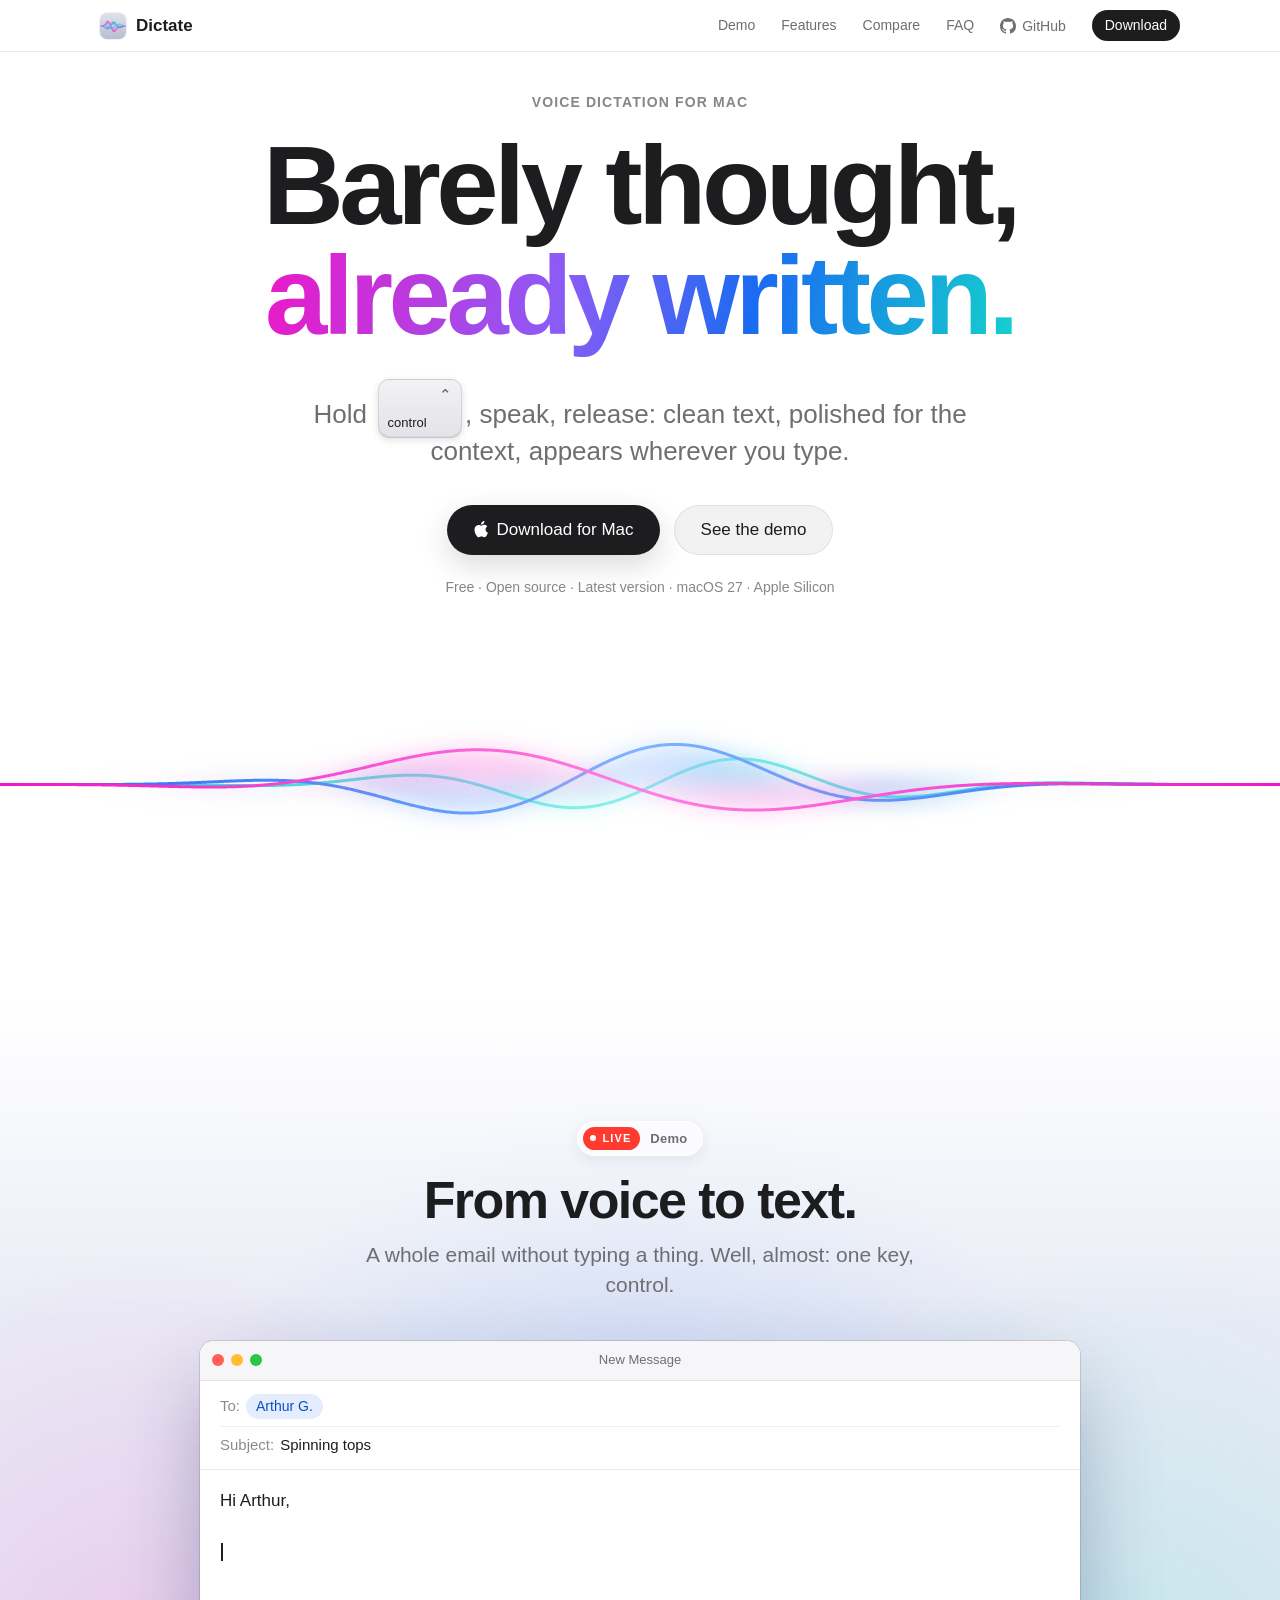
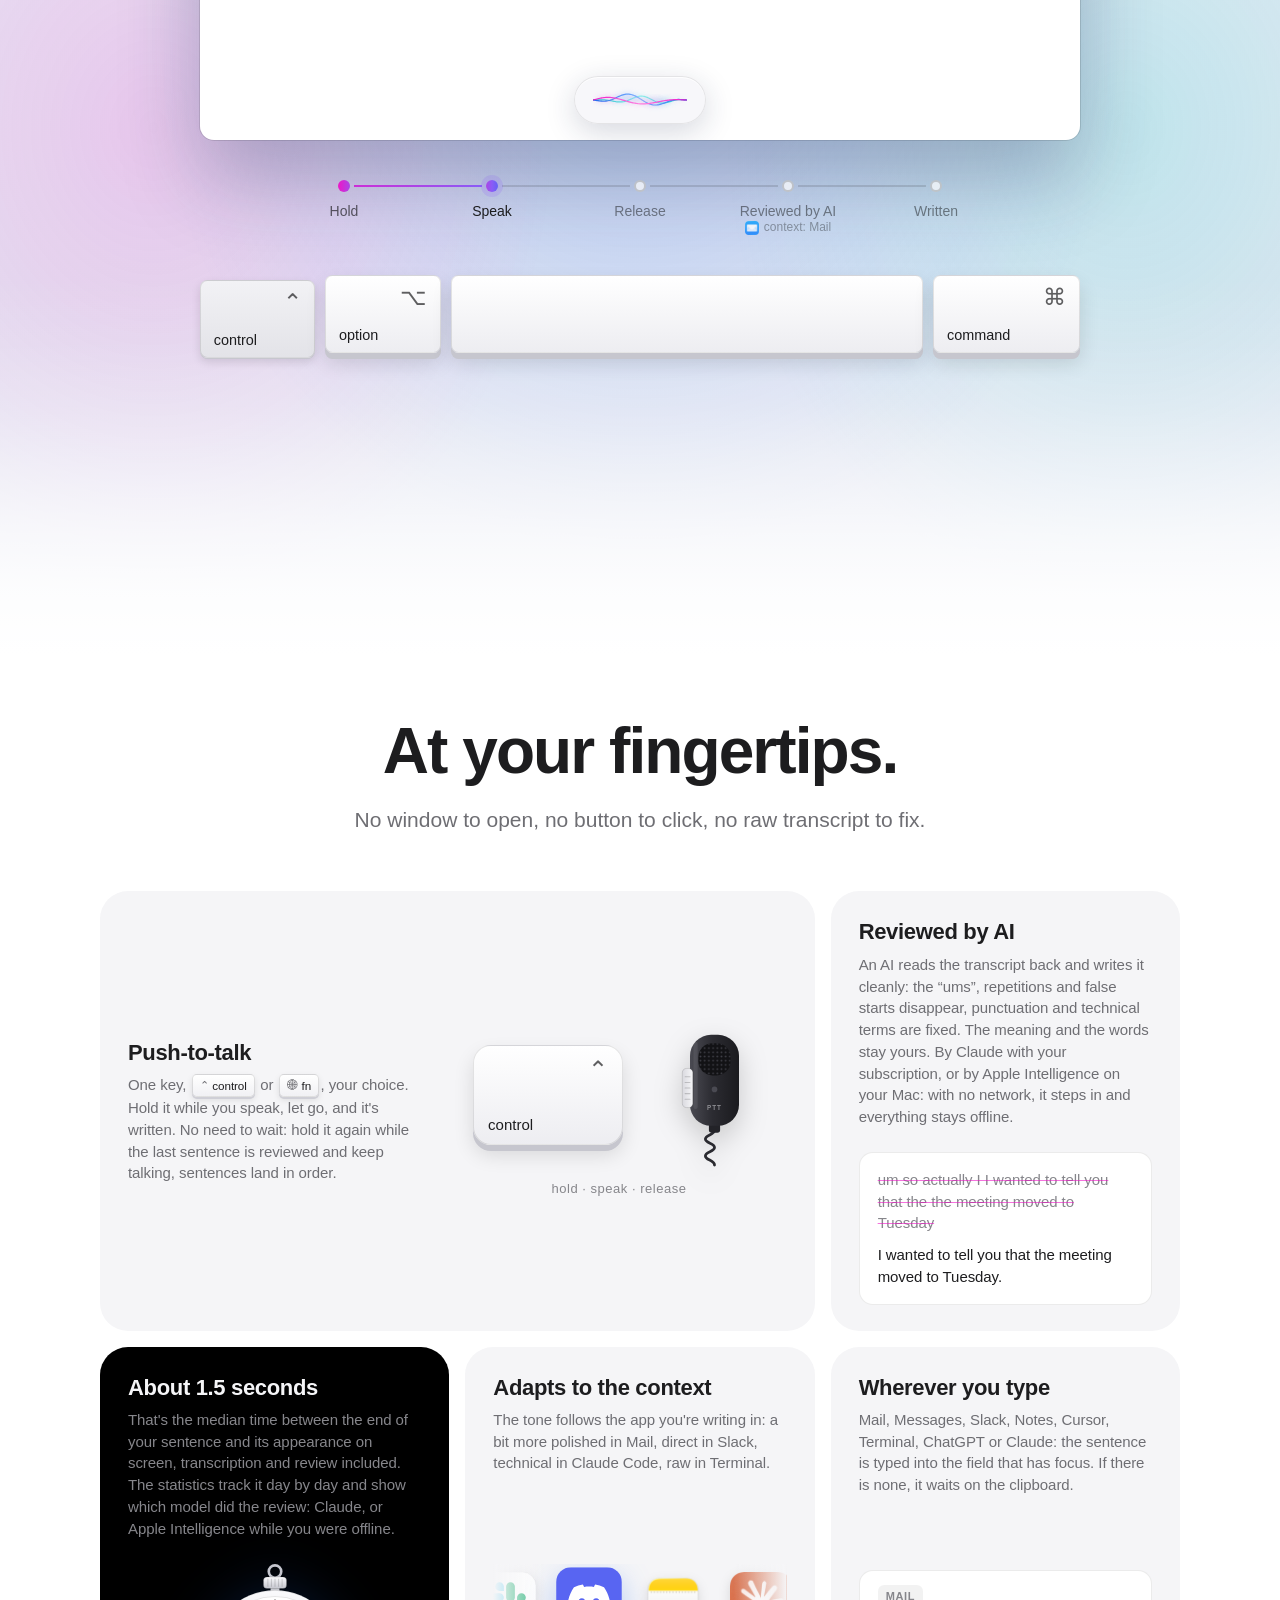
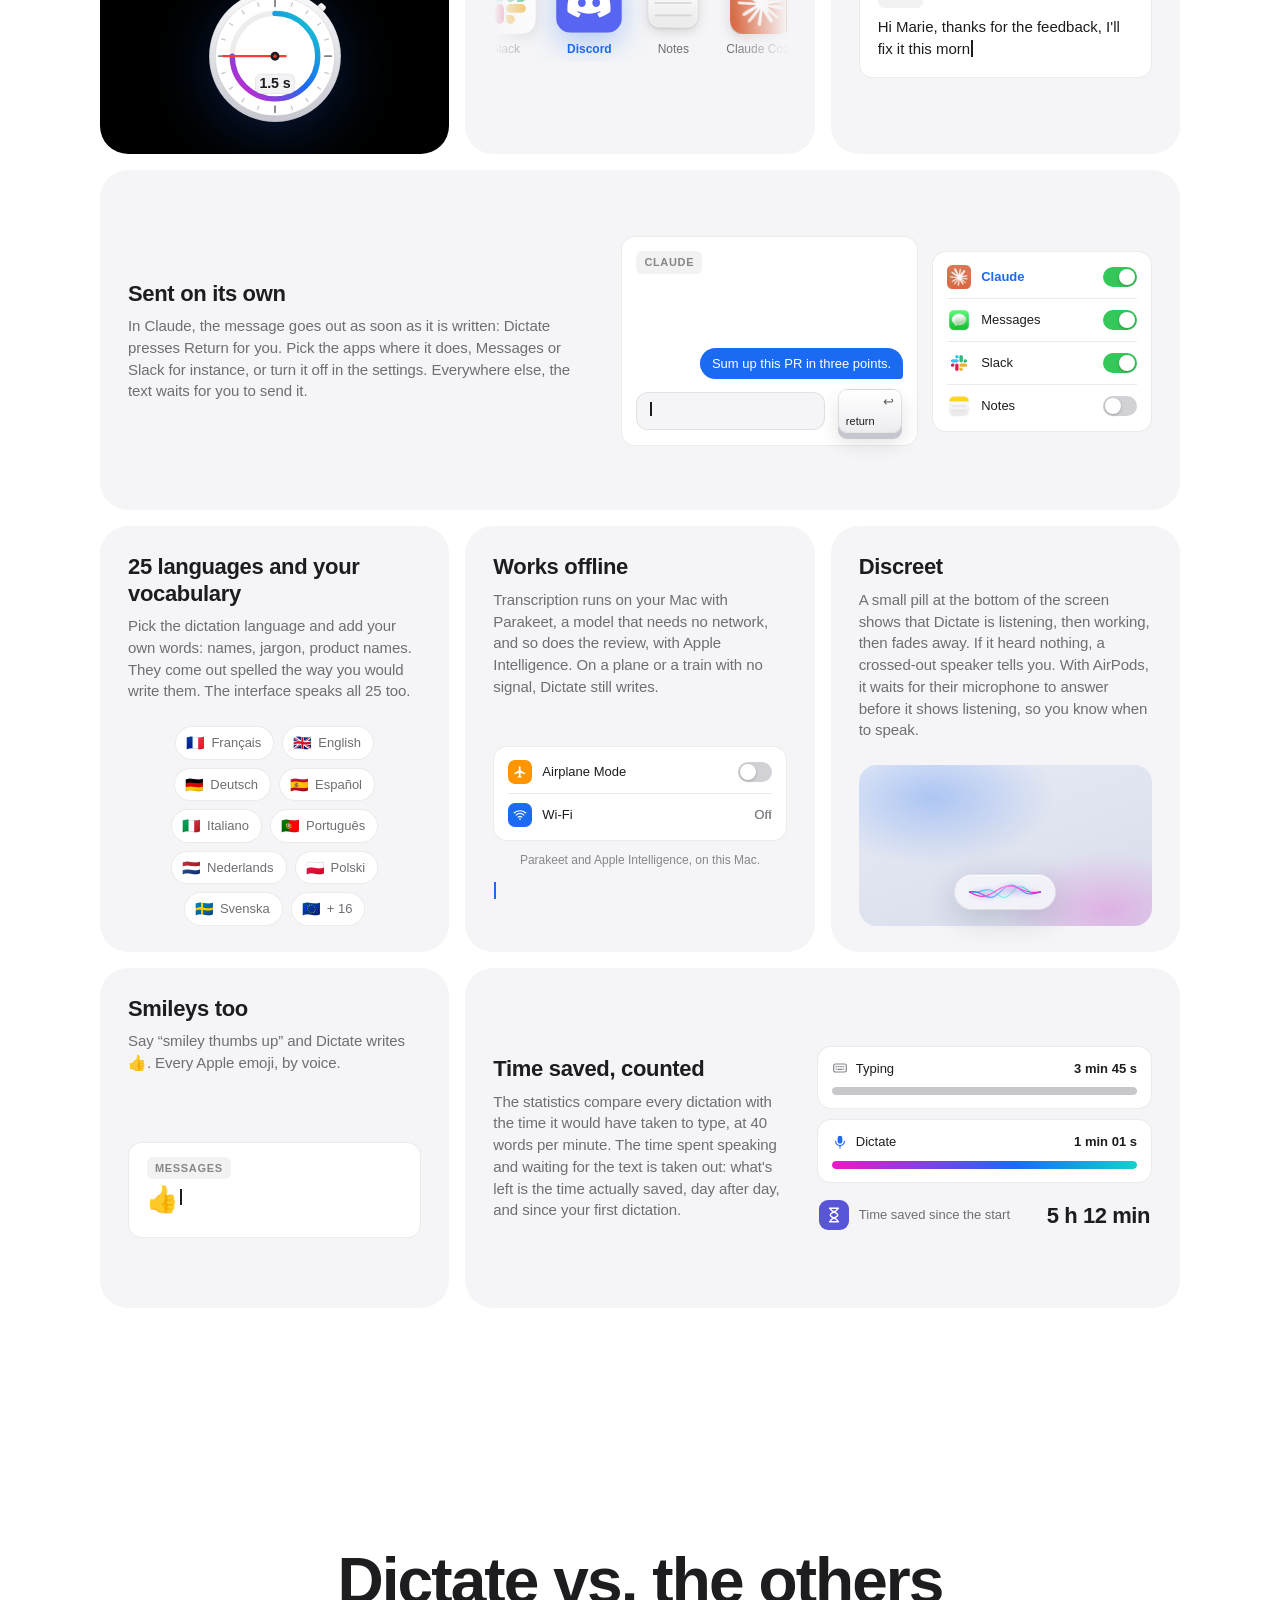
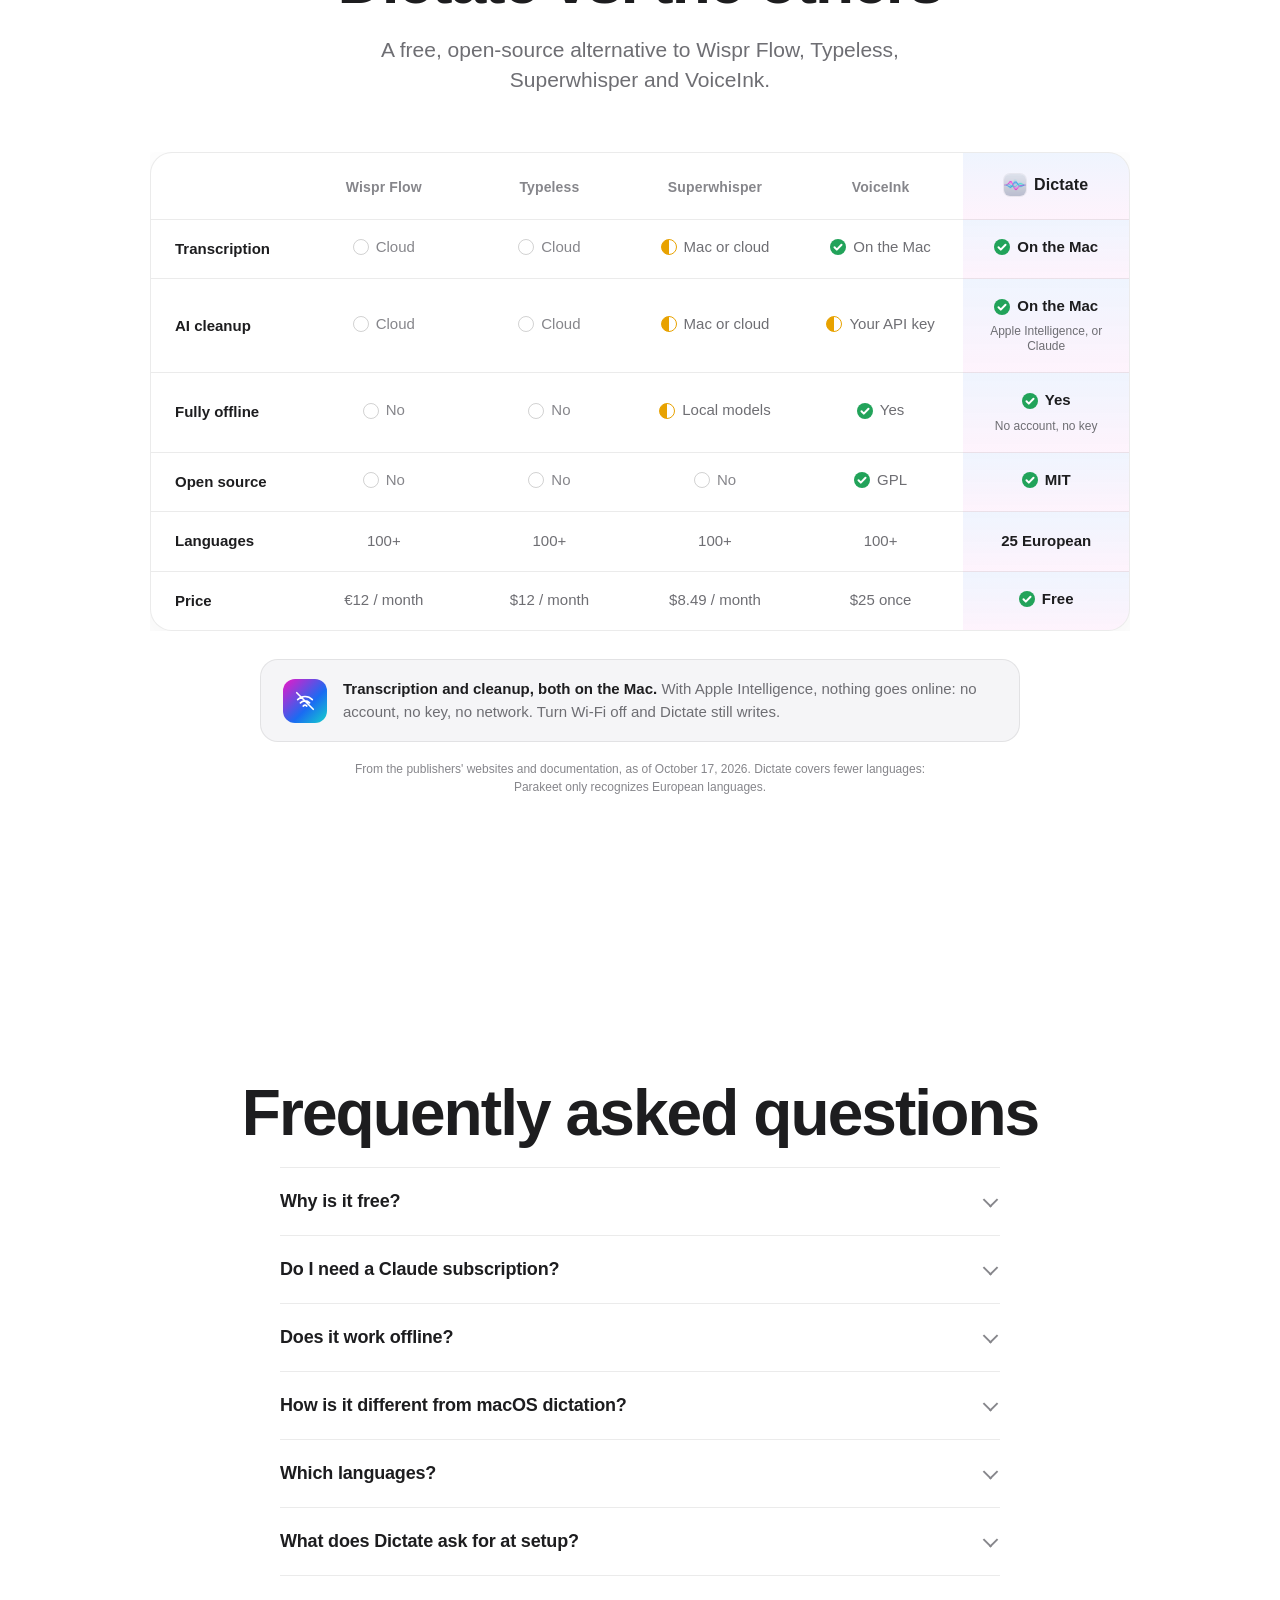
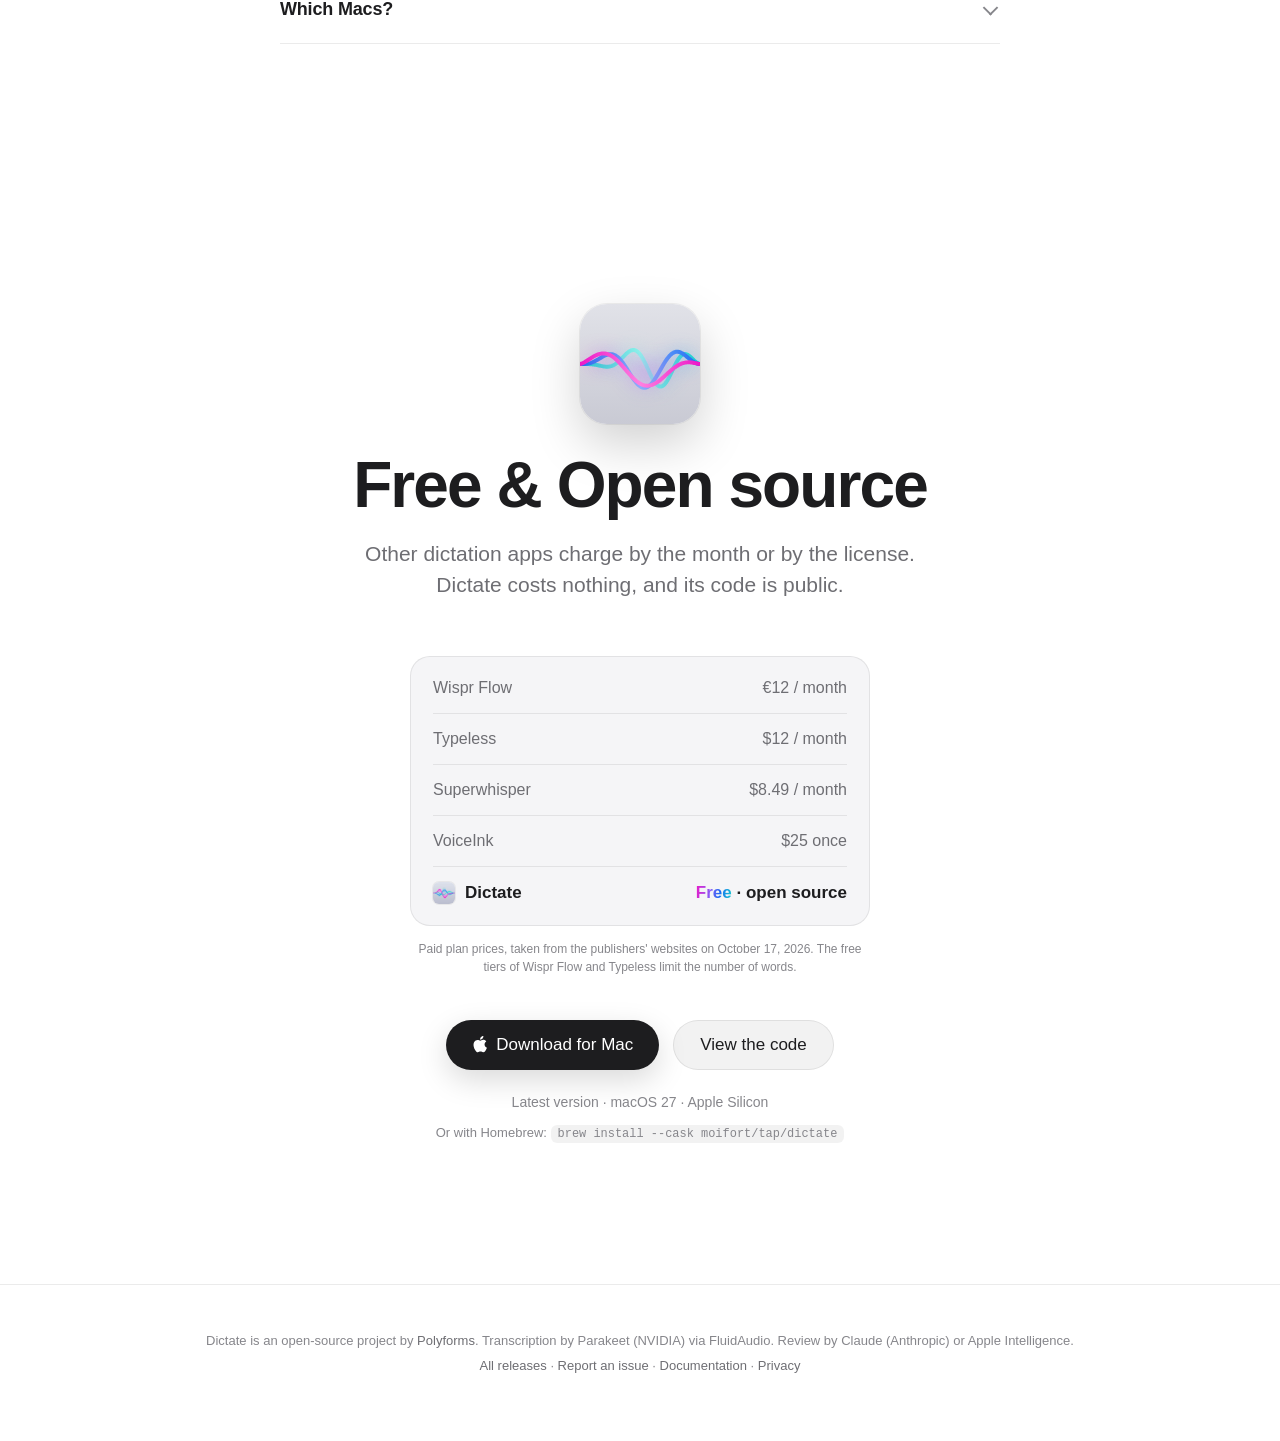
==== commit a7abb2d8: "feat(i18n): the interface speaks the 25 languages Parakeet transcribes The three String Catalogs gai" ====
--- a/site/index.html
+++ b/site/index.html
@@ -303,7 +303,7 @@
           </div>
         </div>
         <h3 data-i18n="langs.title">25 langues et votre vocabulaire</h3>
-        <p data-i18n="langs.text">Choisissez la langue de dictée et ajoutez vos mots : noms propres, jargon, noms de produits. Ils s'écrivent comme vous les écririez.</p>
+        <p data-i18n="langs.text">Choisissez la langue de dictée et ajoutez vos mots : noms propres, jargon, noms de produits. Ils s'écrivent comme vous les écririez. L'interface parle ces 25 langues, elle aussi.</p>
       </article>
 
       <article class="card">
@@ -422,7 +422,7 @@
       </details>
       <details>
         <summary data-i18n="faq.q5">Quelles langues ?</summary>
-        <p data-i18n="faq.a5">Vingt-cinq langues européennes : français, anglais, allemand, espagnol, italien, portugais, néerlandais, polonais, suédois, danois, finnois, hongrois, grec, tchèque, roumain, ukrainien et d'autres. La langue se choisit dans les réglages, et votre vocabulaire s'ajoute dans le lexique. L'app elle-même est en français et en anglais, selon la langue de votre Mac.</p>
+        <p data-i18n="faq.a5">Vingt-cinq langues européennes : français, anglais, allemand, espagnol, italien, portugais, néerlandais, polonais, suédois, danois, finnois, hongrois, grec, tchèque, roumain, ukrainien et d'autres. La langue se choisit dans les réglages, et votre vocabulaire s'ajoute dans le lexique. L'app elle-même parle ces vingt-cinq langues, selon celle de votre Mac.</p>
       </details>
       <details>
         <summary data-i18n="faq.q6">Que demande Dictate à l'installation ?</summary>
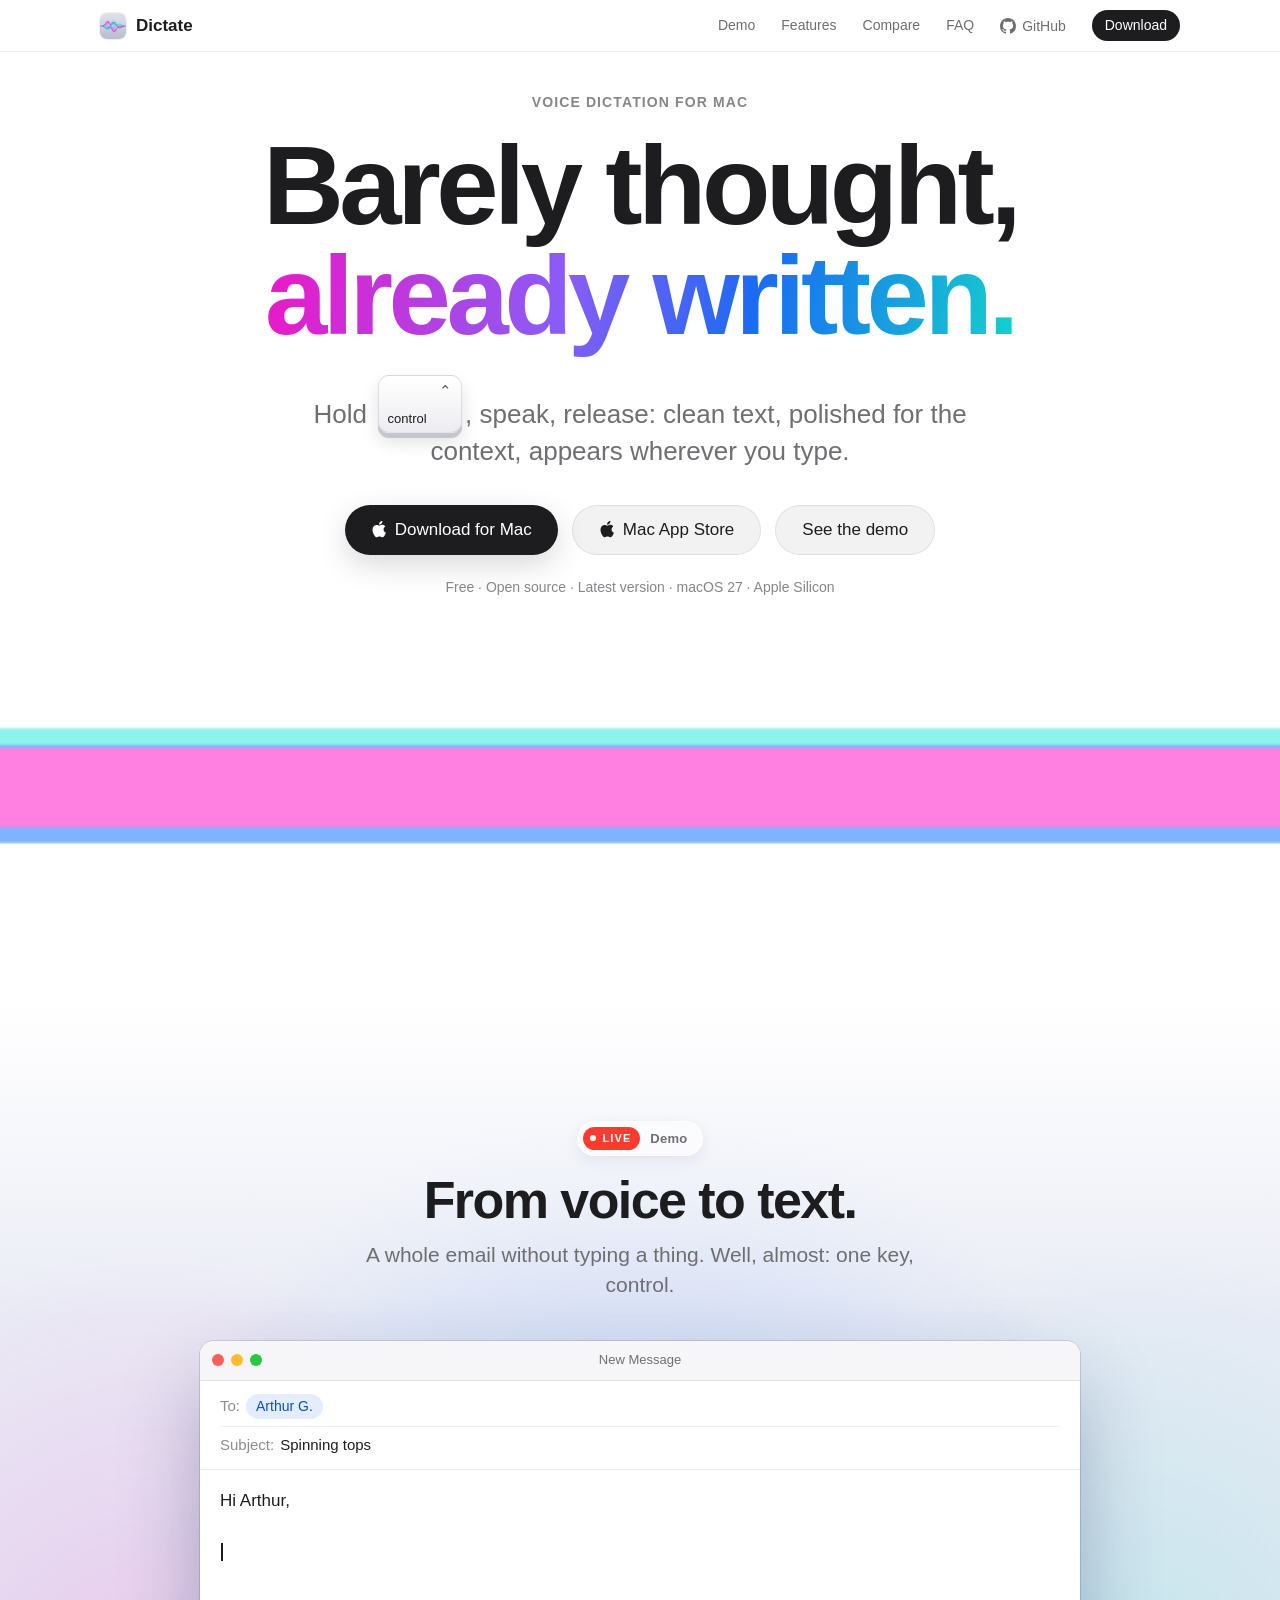
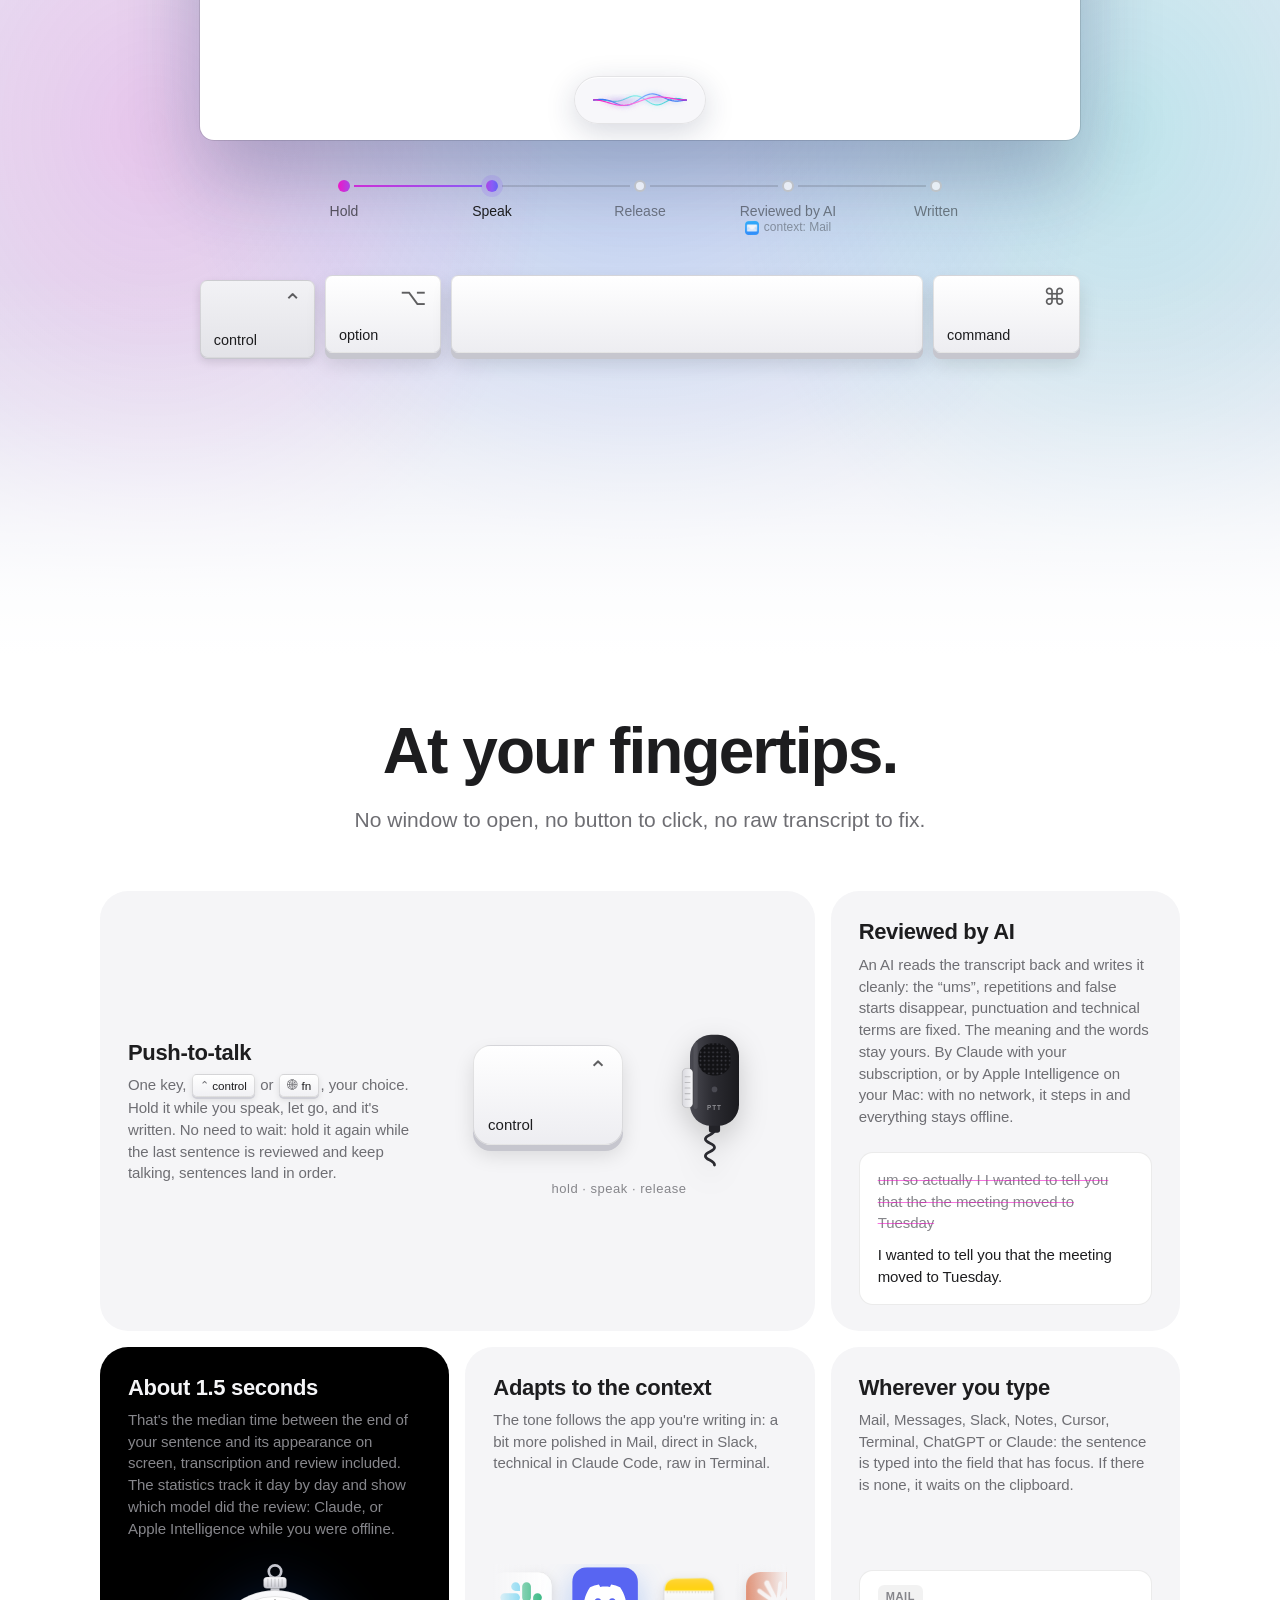
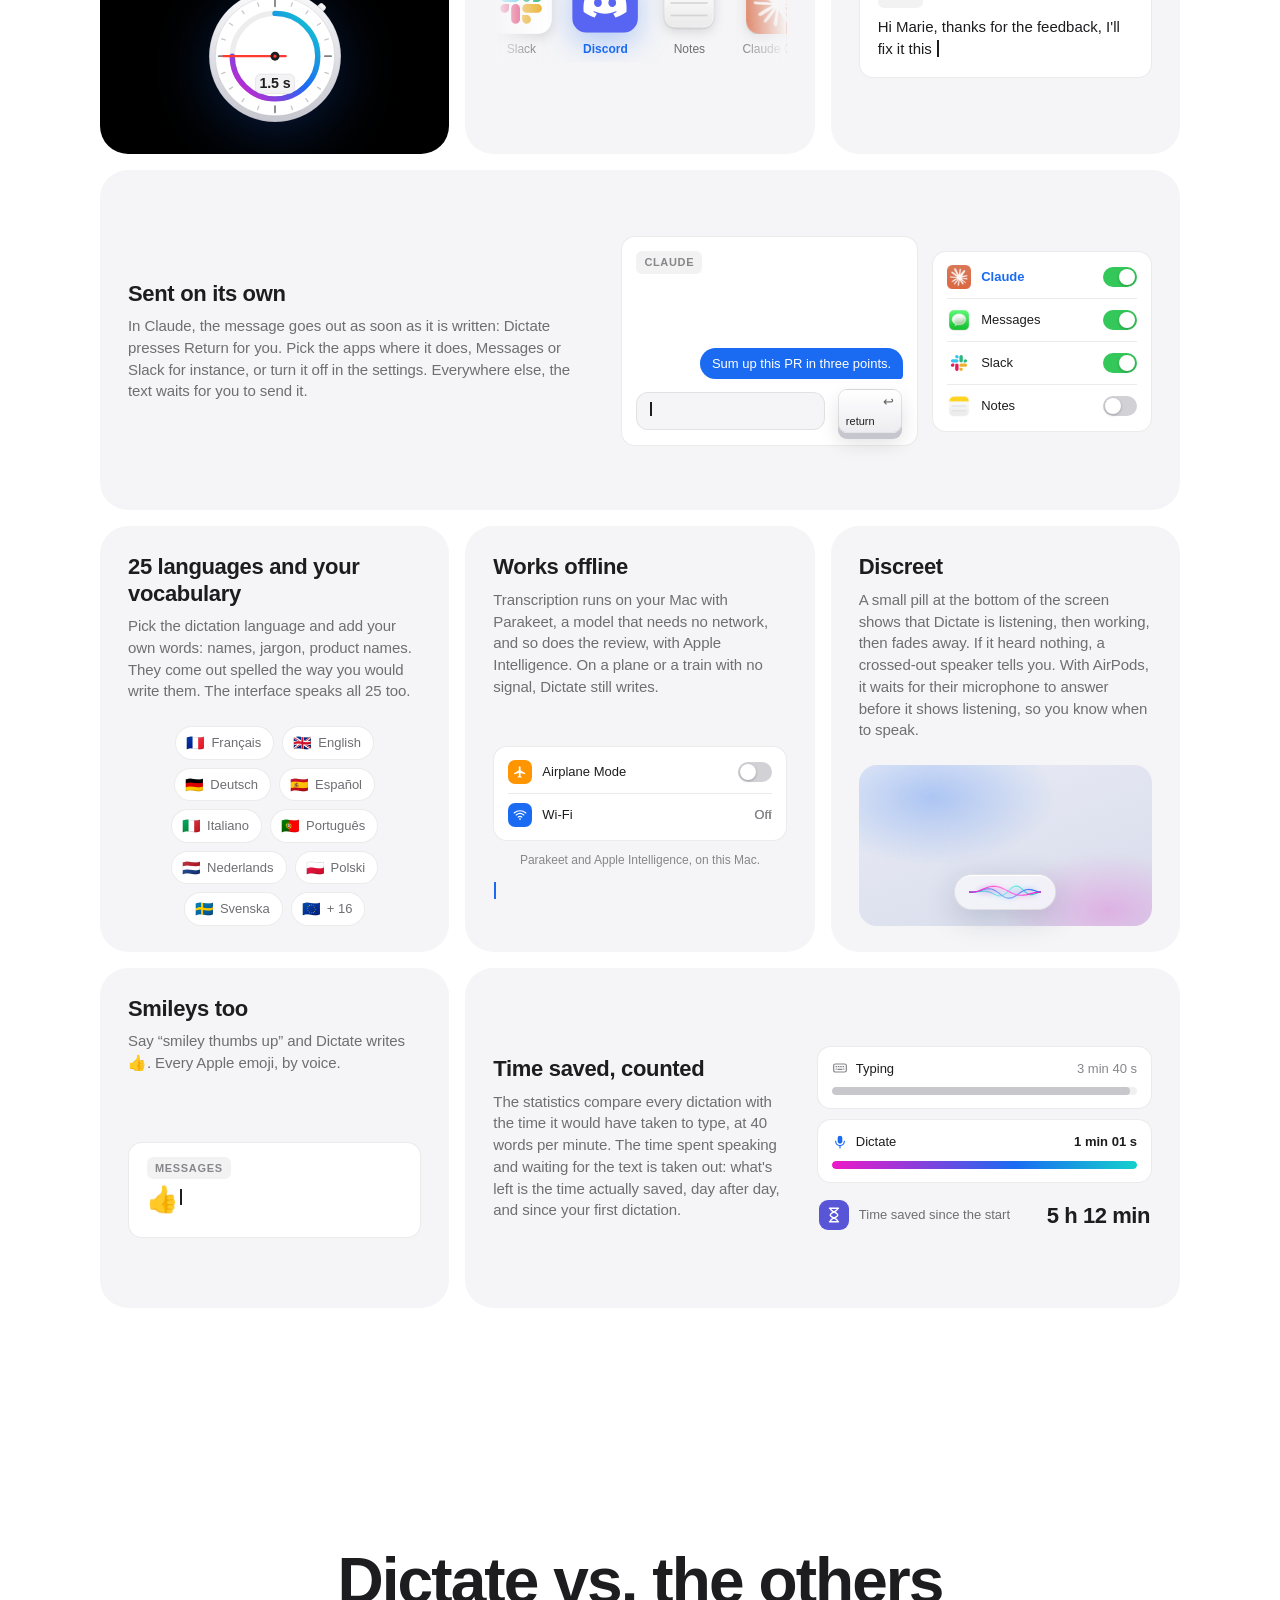
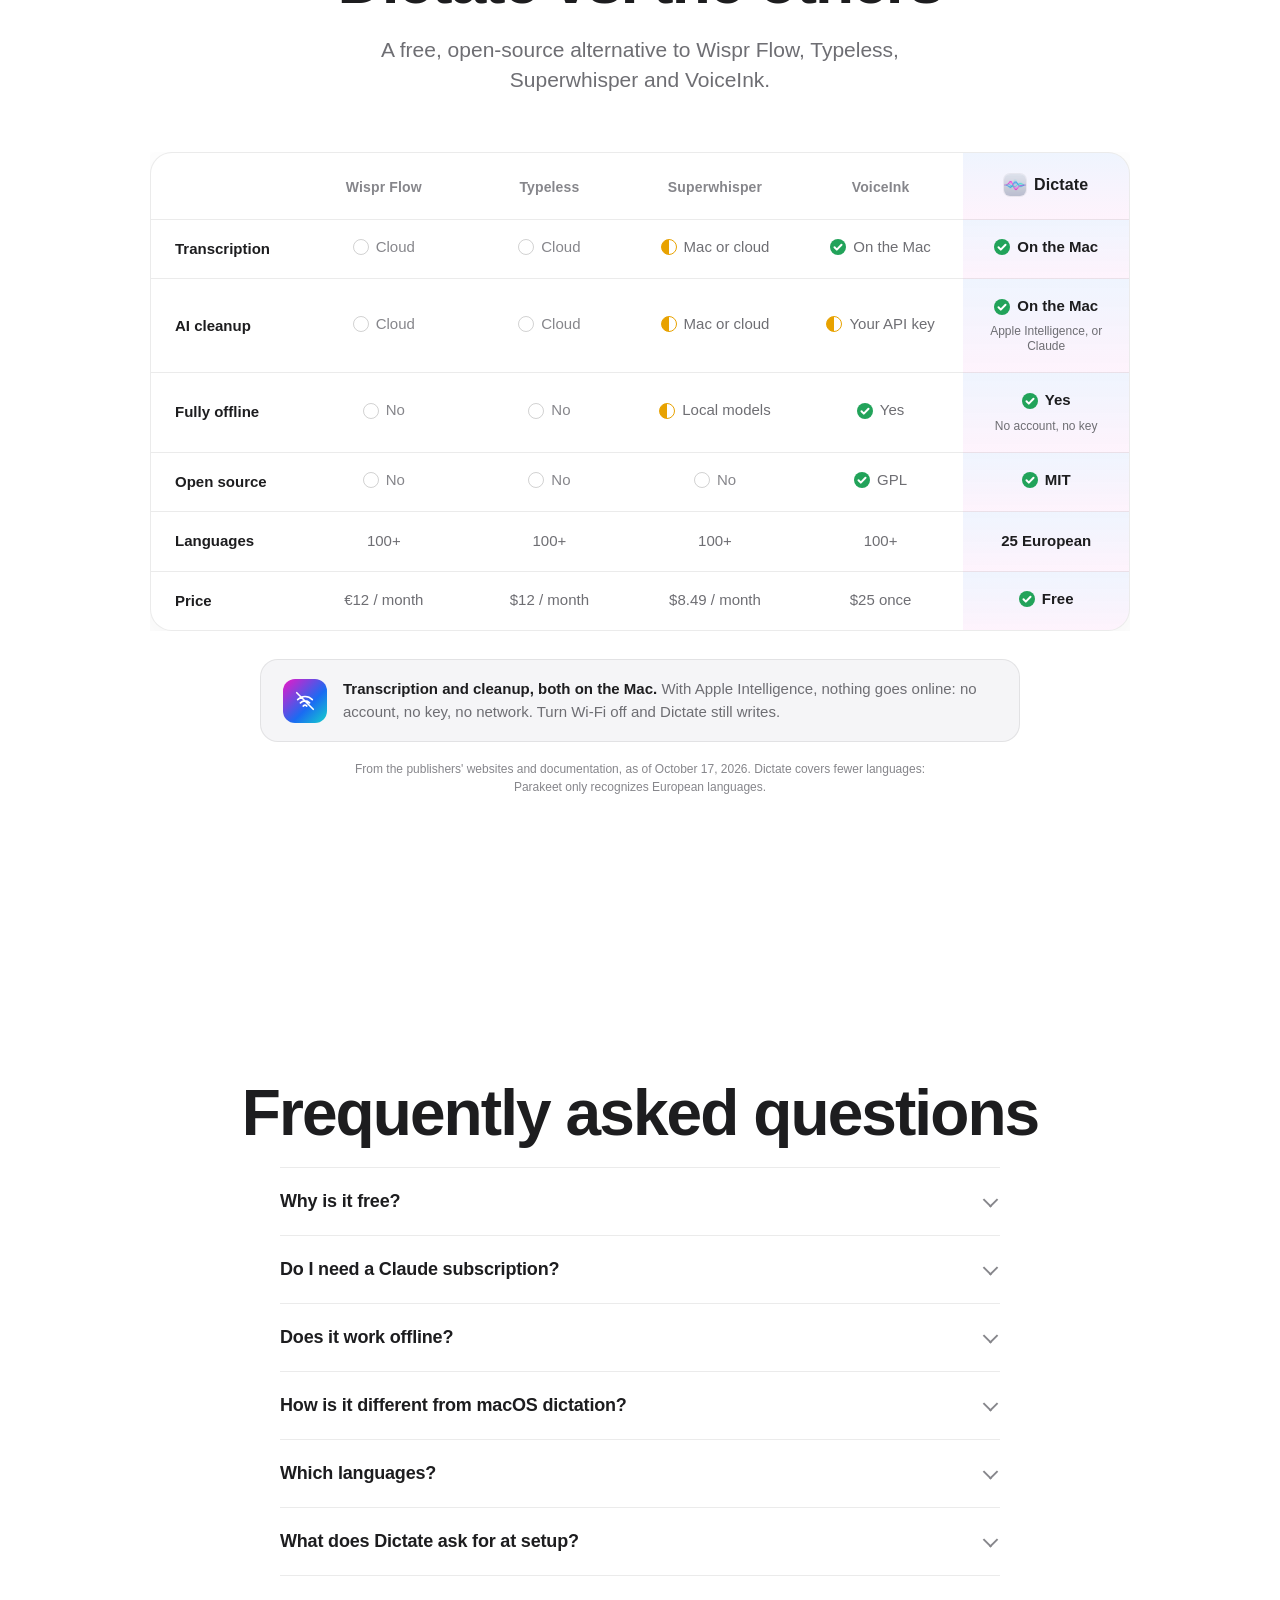
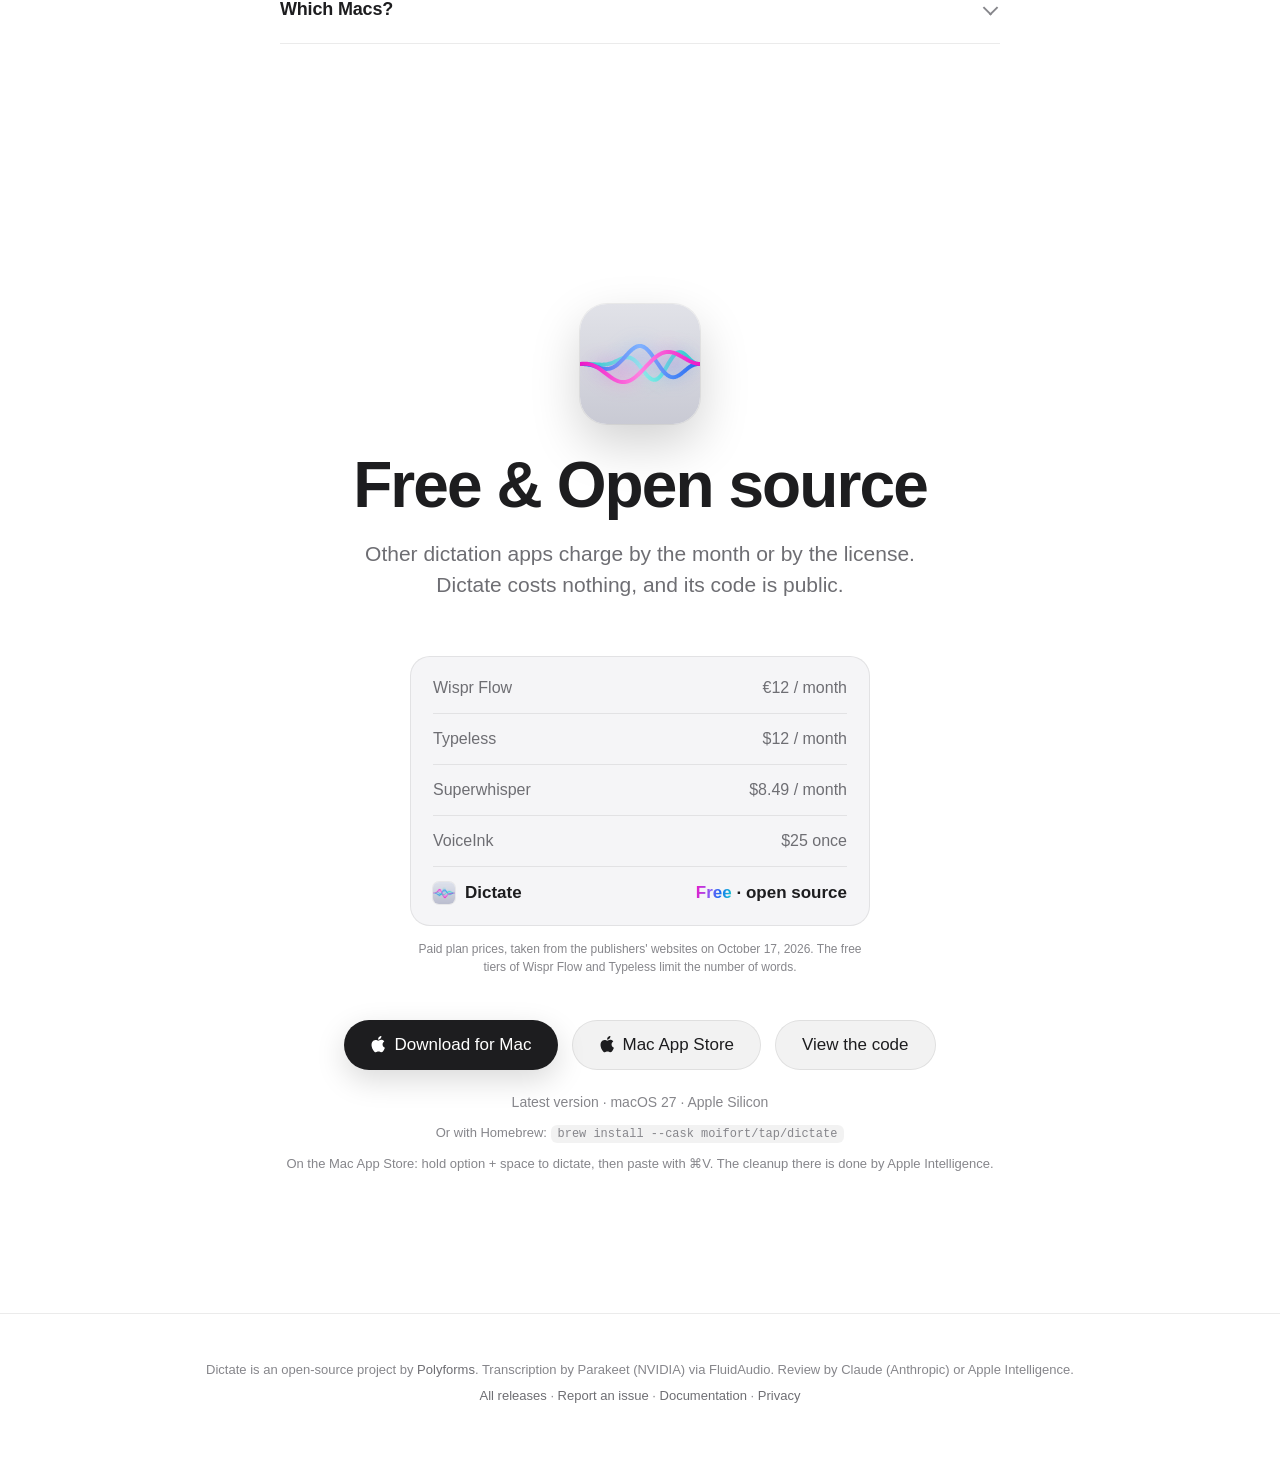
==== commit f782b92b: "feat(site): a Mac App Store button beside the download In the hero and in the download section, with" ====
--- a/site/index.html
+++ b/site/index.html
@@ -68,6 +68,10 @@
       <a class="button primary" href="https://github.com/moifort/dictate/releases/latest" data-download>
         <svg class="apple-mark" viewBox="0 0 17 20" width="15" height="18" aria-hidden="true"><path fill="currentColor" d="M14.2 10.6c0-2.3 1.9-3.4 2-3.5-1.1-1.6-2.8-1.8-3.4-1.8-1.4-.1-2.8.9-3.5.9-.7 0-1.8-.8-3-.8-1.5 0-3 .9-3.8 2.3-1.6 2.8-.4 7 1.2 9.3.8 1.1 1.7 2.4 2.9 2.4 1.2 0 1.6-.8 3.1-.8 1.4 0 1.8.8 3.1.7 1.3 0 2.1-1.1 2.8-2.3.9-1.3 1.3-2.6 1.3-2.7-.1 0-2.7-1-2.7-3.7ZM11.9 3.8c.6-.8 1.1-1.9 1-3-.9 0-2.1.6-2.7 1.4-.6.7-1.1 1.8-1 2.9 1 .1 2.1-.5 2.7-1.3Z"/></svg>
         <span data-i18n="dl.mac">Télécharger pour Mac</span>
+      </a>
+      <a class="button ghost" href="https://apps.apple.com/app/id6823997461?mt=12" rel="noopener">
+        <svg class="apple-mark" viewBox="0 0 17 20" width="15" height="18" aria-hidden="true"><path fill="currentColor" d="M14.2 10.6c0-2.3 1.9-3.4 2-3.5-1.1-1.6-2.8-1.8-3.4-1.8-1.4-.1-2.8.9-3.5.9-.7 0-1.8-.8-3-.8-1.5 0-3 .9-3.8 2.3-1.6 2.8-.4 7 1.2 9.3.8 1.1 1.7 2.4 2.9 2.4 1.2 0 1.6-.8 3.1-.8 1.4 0 1.8.8 3.1.7 1.3 0 2.1-1.1 2.8-2.3.9-1.3 1.3-2.6 1.3-2.7-.1 0-2.7-1-2.7-3.7ZM11.9 3.8c.6-.8 1.1-1.9 1-3-.9 0-2.1.6-2.7 1.4-.6.7-1.1 1.8-1 2.9 1 .1 2.1-.5 2.7-1.3Z"/></svg>
+        <span>Mac App Store</span>
       </a>
       <a class="button ghost" href="#demo" data-i18n="hero.seeDemo">Voir la démo</a>
     </div>
@@ -457,10 +461,15 @@
         <svg class="apple-mark" viewBox="0 0 17 20" width="15" height="18" aria-hidden="true"><path fill="currentColor" d="M14.2 10.6c0-2.3 1.9-3.4 2-3.5-1.1-1.6-2.8-1.8-3.4-1.8-1.4-.1-2.8.9-3.5.9-.7 0-1.8-.8-3-.8-1.5 0-3 .9-3.8 2.3-1.6 2.8-.4 7 1.2 9.3.8 1.1 1.7 2.4 2.9 2.4 1.2 0 1.6-.8 3.1-.8 1.4 0 1.8.8 3.1.7 1.3 0 2.1-1.1 2.8-2.3.9-1.3 1.3-2.6 1.3-2.7-.1 0-2.7-1-2.7-3.7ZM11.9 3.8c.6-.8 1.1-1.9 1-3-.9 0-2.1.6-2.7 1.4-.6.7-1.1 1.8-1 2.9 1 .1 2.1-.5 2.7-1.3Z"/></svg>
         <span data-i18n="dl.mac">Télécharger pour Mac</span>
       </a>
+      <a class="button ghost" href="https://apps.apple.com/app/id6823997461?mt=12" rel="noopener">
+        <svg class="apple-mark" viewBox="0 0 17 20" width="15" height="18" aria-hidden="true"><path fill="currentColor" d="M14.2 10.6c0-2.3 1.9-3.4 2-3.5-1.1-1.6-2.8-1.8-3.4-1.8-1.4-.1-2.8.9-3.5.9-.7 0-1.8-.8-3-.8-1.5 0-3 .9-3.8 2.3-1.6 2.8-.4 7 1.2 9.3.8 1.1 1.7 2.4 2.9 2.4 1.2 0 1.6-.8 3.1-.8 1.4 0 1.8.8 3.1.7 1.3 0 2.1-1.1 2.8-2.3.9-1.3 1.3-2.6 1.3-2.7-.1 0-2.7-1-2.7-3.7ZM11.9 3.8c.6-.8 1.1-1.9 1-3-.9 0-2.1.6-2.7 1.4-.6.7-1.1 1.8-1 2.9 1 .1 2.1-.5 2.7-1.3Z"/></svg>
+        <span>Mac App Store</span>
+      </a>
       <a class="button ghost" href="https://github.com/moifort/dictate" rel="noopener" data-i18n="dl.code">Voir le code</a>
     </div>
     <p class="hero-meta" data-i18n="dl.meta"><span data-version>Dernière version</span> · macOS 27 · Apple Silicon</p>
     <p class="brew" data-i18n="dl.brew">Ou avec Homebrew&nbsp;: <code>brew install --cask moifort/tap/dictate</code></p>
+    <p class="brew" data-i18n="dl.storeNote">Sur le Mac App Store&nbsp;: maintenez option + espace pour dicter, puis collez avec ⌘V. La relecture y est faite par Apple Intelligence.</p>
   </section>
 
 </main>
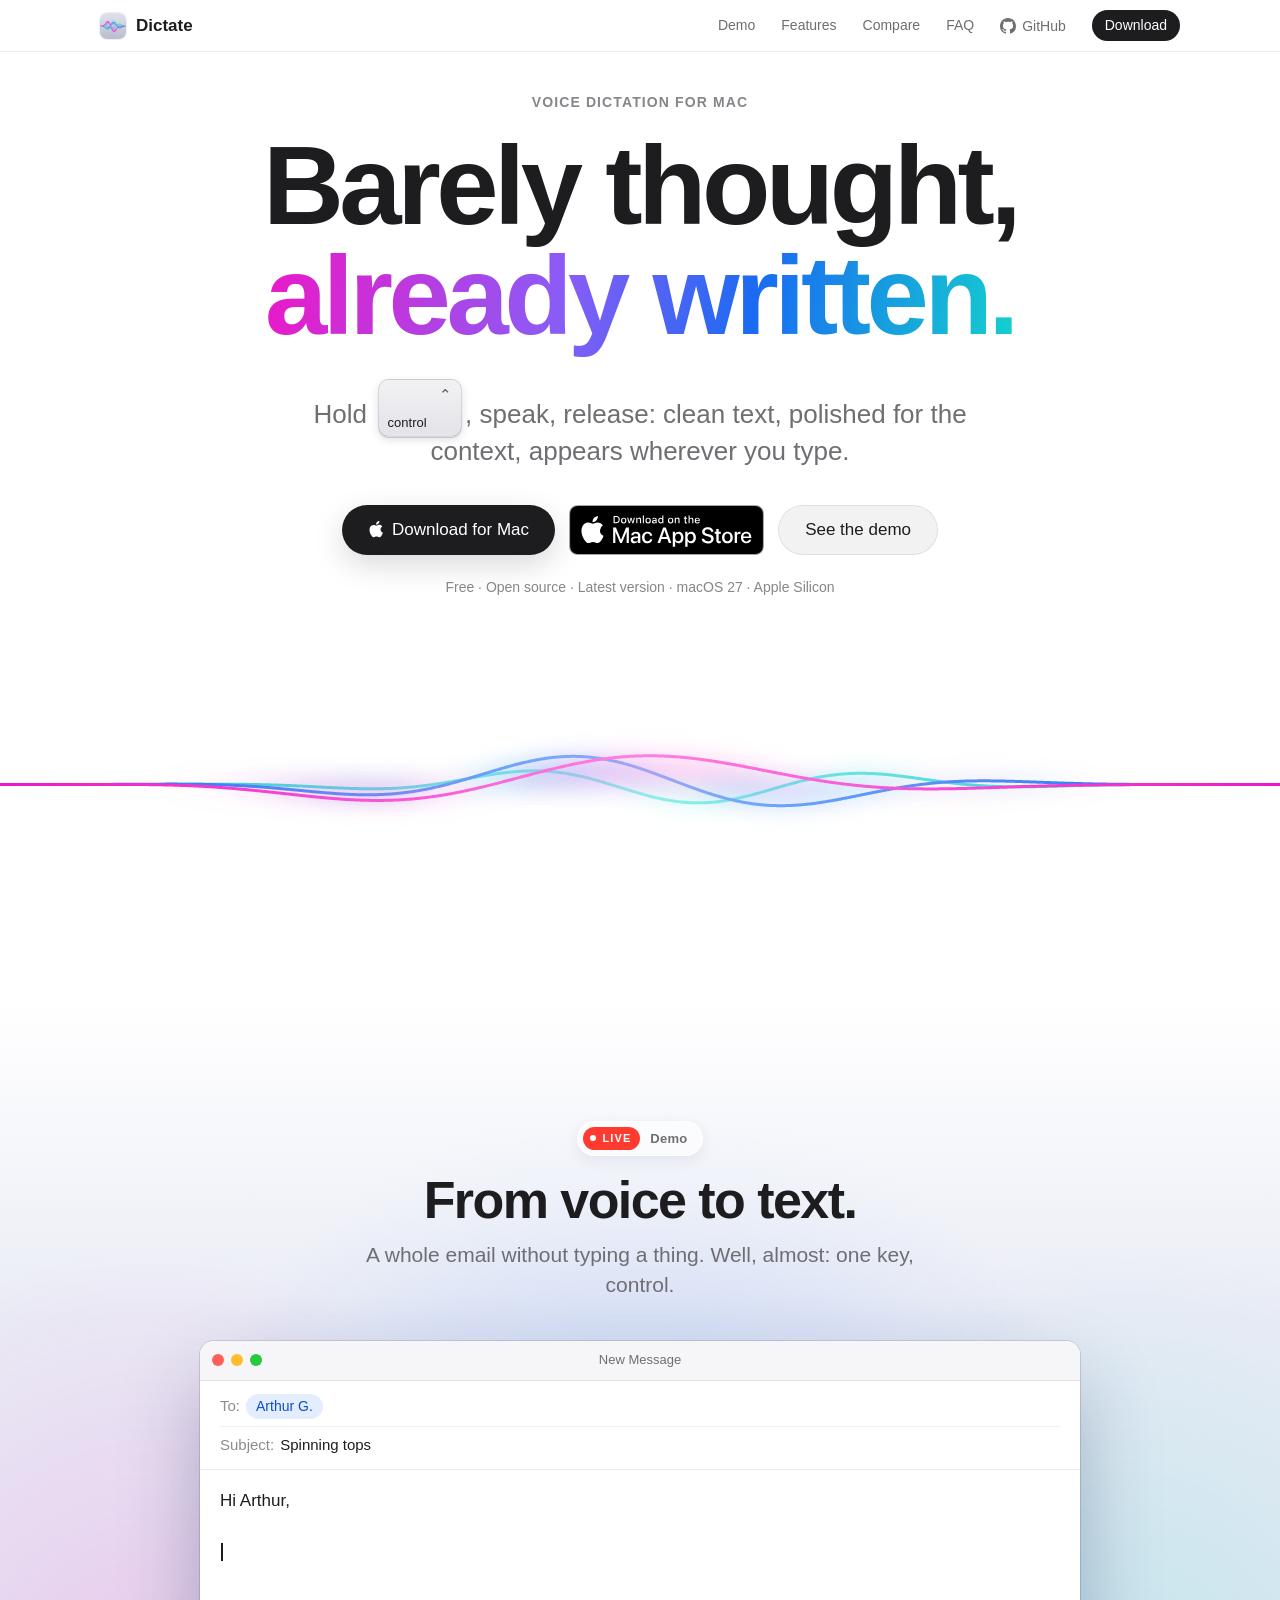
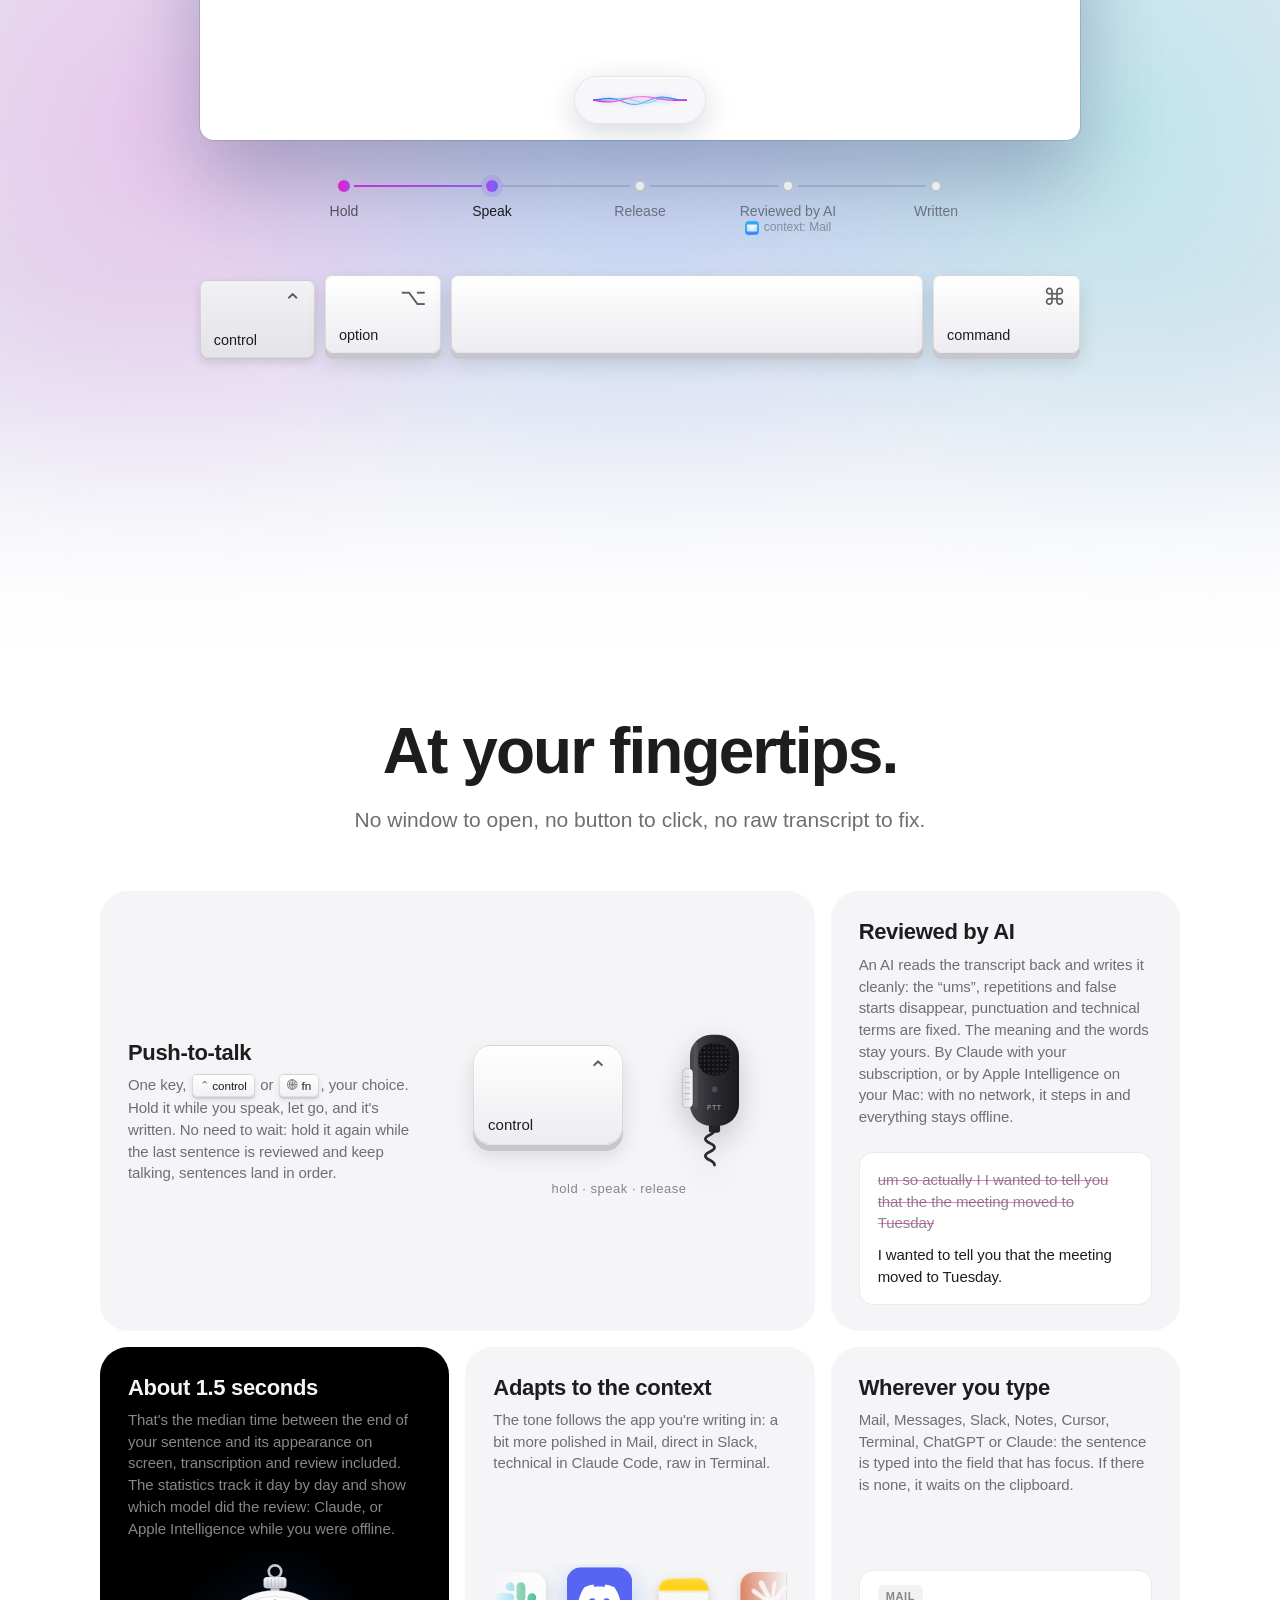
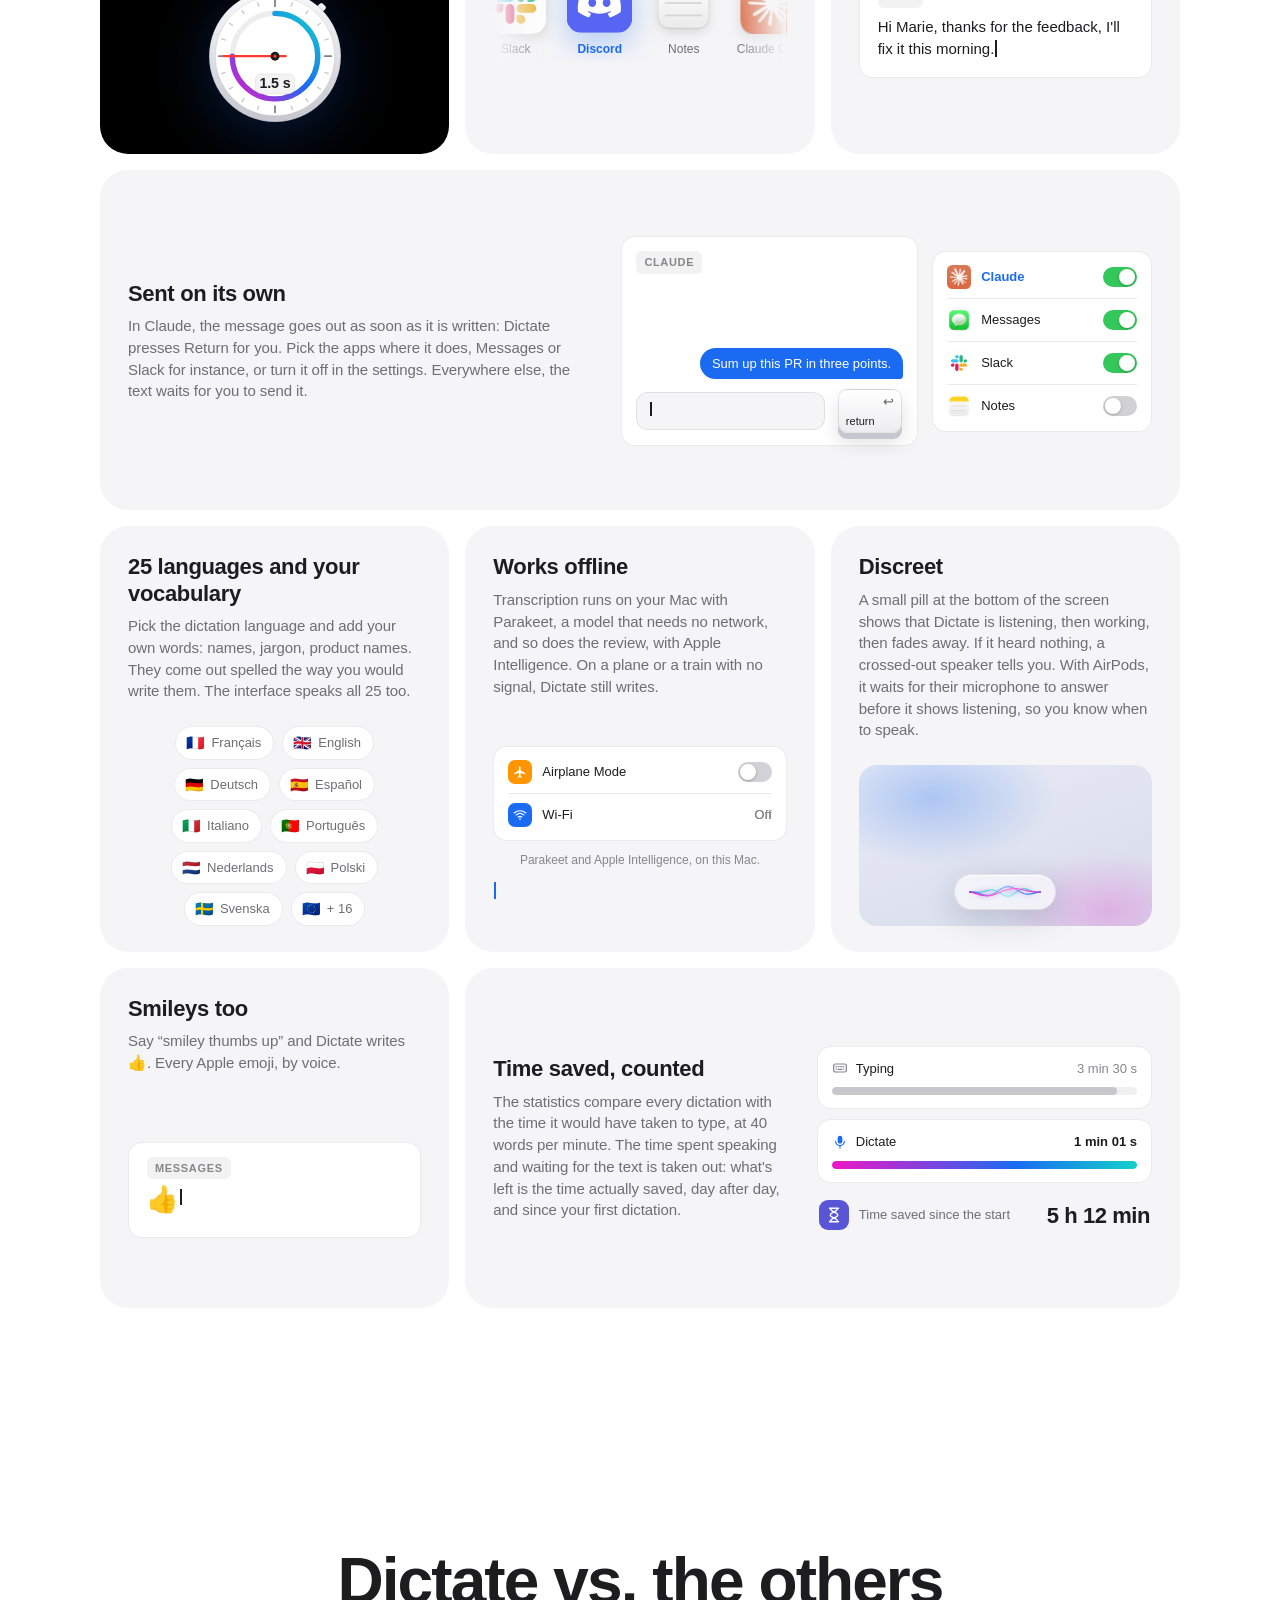
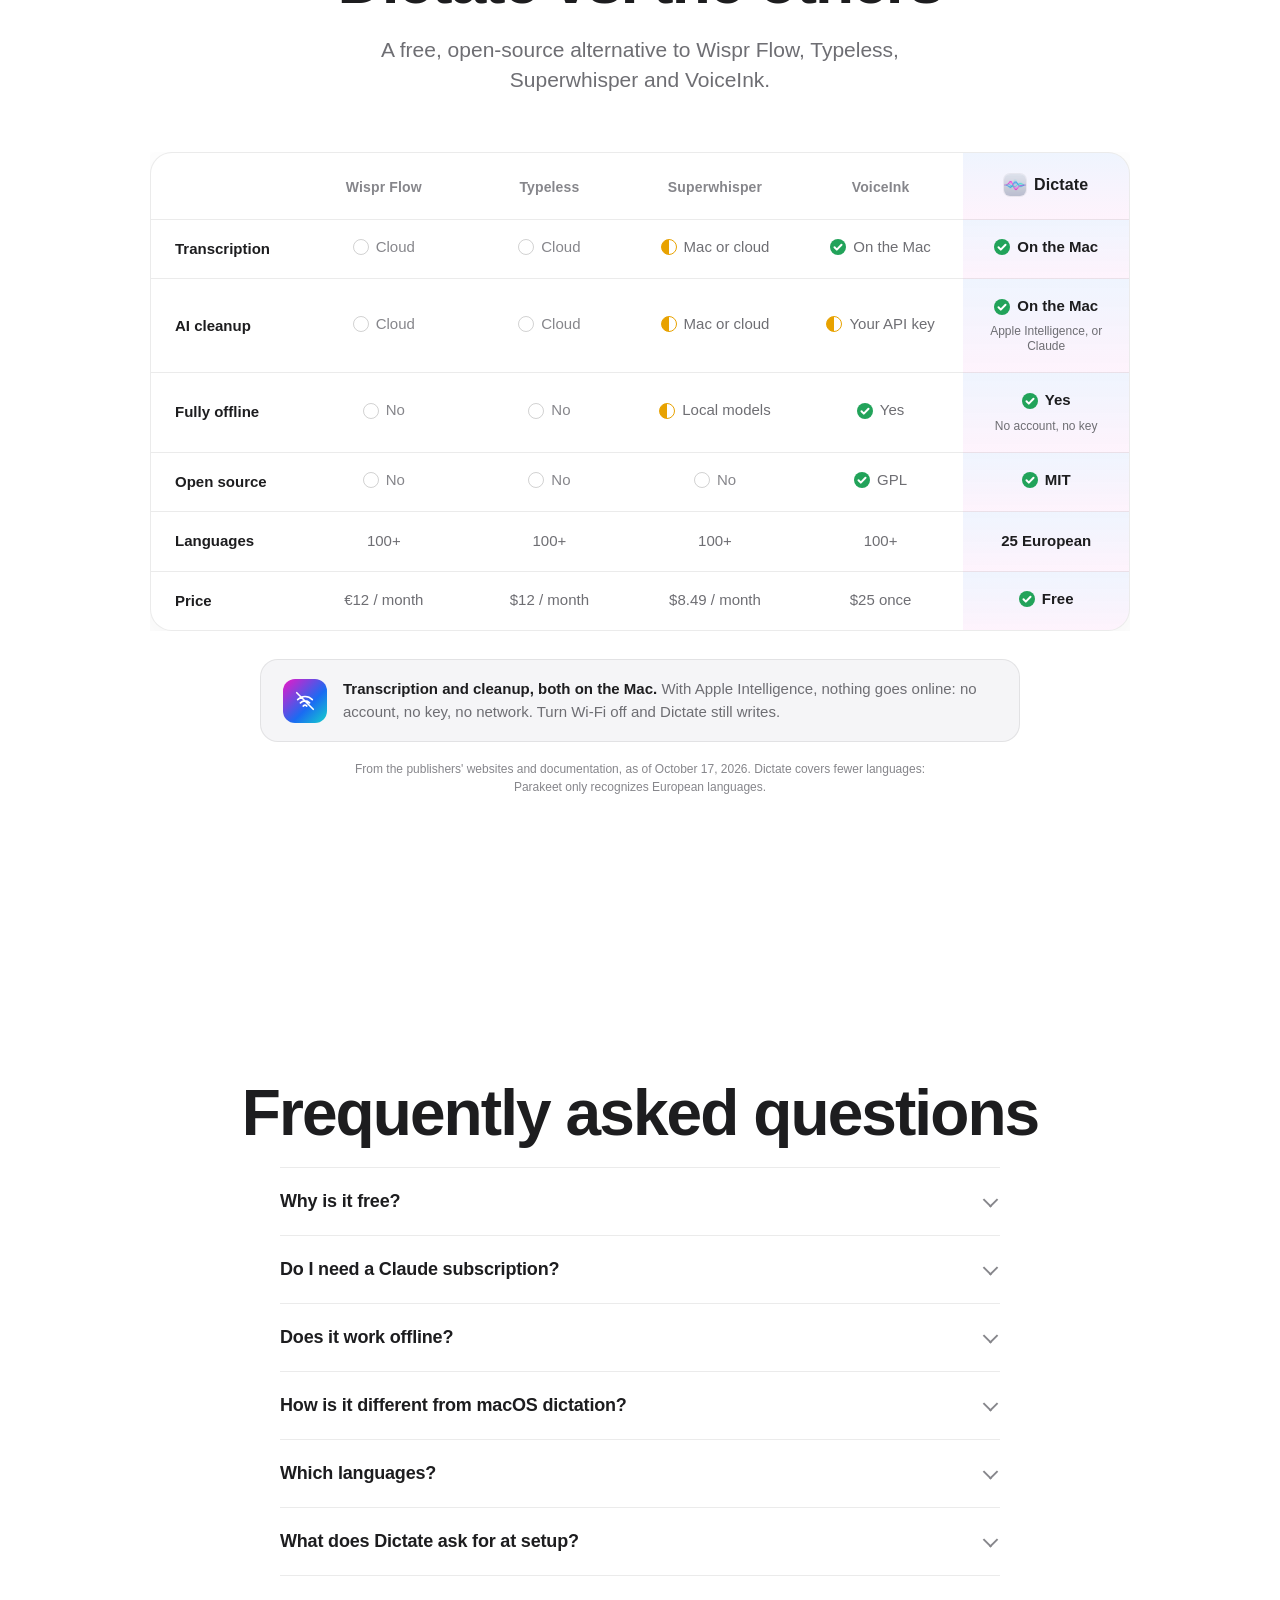
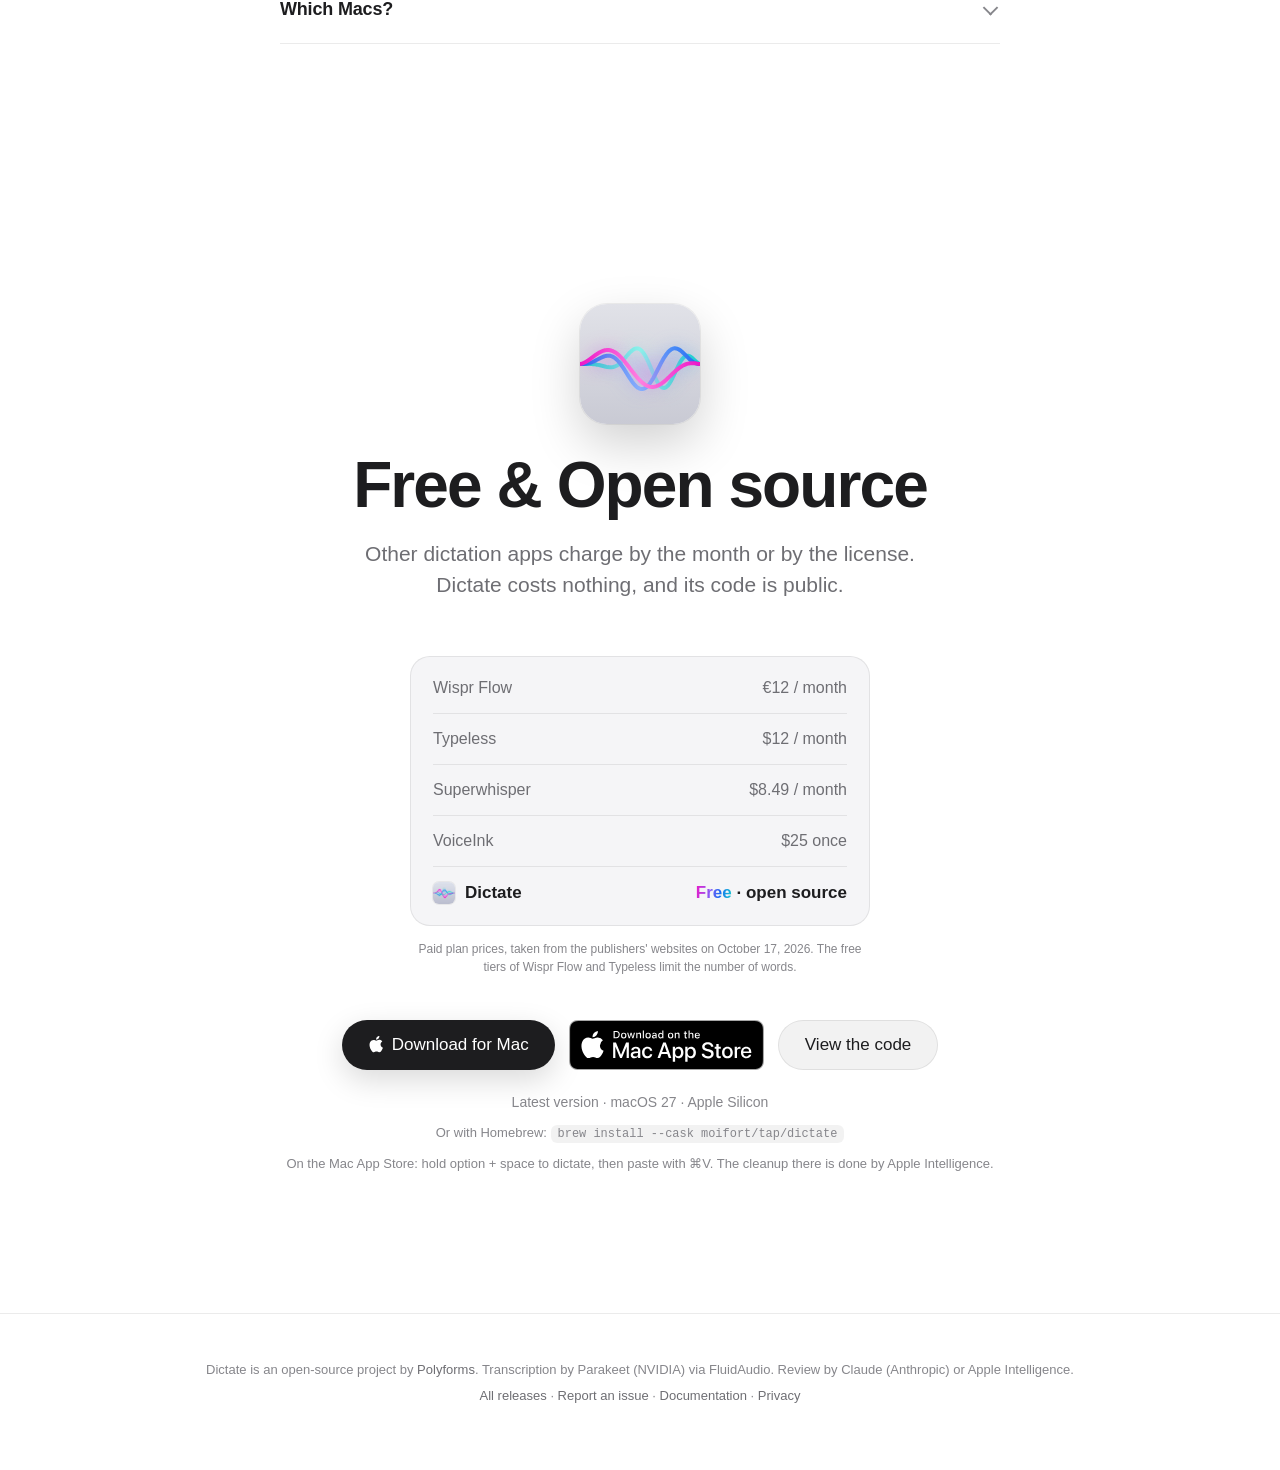
==== commit a702ecba: "feat(site): Apple's Mac App Store badge instead of a plain button The official artwork from Apple's " ====
--- a/site/index.html
+++ b/site/index.html
@@ -35,7 +35,7 @@
       if (!/^fr\b/i.test(lang)) document.documentElement.classList.add("i18n-en", "i18n-pending");
     })();
   </script>
-  <link rel="stylesheet" href="style.css?v=20261017-96">
+  <link rel="stylesheet" href="style.css?v=20261110-97">
 </head>
 <body>
 
@@ -69,9 +69,9 @@
         <svg class="apple-mark" viewBox="0 0 17 20" width="15" height="18" aria-hidden="true"><path fill="currentColor" d="M14.2 10.6c0-2.3 1.9-3.4 2-3.5-1.1-1.6-2.8-1.8-3.4-1.8-1.4-.1-2.8.9-3.5.9-.7 0-1.8-.8-3-.8-1.5 0-3 .9-3.8 2.3-1.6 2.8-.4 7 1.2 9.3.8 1.1 1.7 2.4 2.9 2.4 1.2 0 1.6-.8 3.1-.8 1.4 0 1.8.8 3.1.7 1.3 0 2.1-1.1 2.8-2.3.9-1.3 1.3-2.6 1.3-2.7-.1 0-2.7-1-2.7-3.7ZM11.9 3.8c.6-.8 1.1-1.9 1-3-.9 0-2.1.6-2.7 1.4-.6.7-1.1 1.8-1 2.9 1 .1 2.1-.5 2.7-1.3Z"/></svg>
         <span data-i18n="dl.mac">Télécharger pour Mac</span>
       </a>
-      <a class="button ghost" href="https://apps.apple.com/app/id6823997461?mt=12" rel="noopener">
-        <svg class="apple-mark" viewBox="0 0 17 20" width="15" height="18" aria-hidden="true"><path fill="currentColor" d="M14.2 10.6c0-2.3 1.9-3.4 2-3.5-1.1-1.6-2.8-1.8-3.4-1.8-1.4-.1-2.8.9-3.5.9-.7 0-1.8-.8-3-.8-1.5 0-3 .9-3.8 2.3-1.6 2.8-.4 7 1.2 9.3.8 1.1 1.7 2.4 2.9 2.4 1.2 0 1.6-.8 3.1-.8 1.4 0 1.8.8 3.1.7 1.3 0 2.1-1.1 2.8-2.3.9-1.3 1.3-2.6 1.3-2.7-.1 0-2.7-1-2.7-3.7ZM11.9 3.8c.6-.8 1.1-1.9 1-3-.9 0-2.1.6-2.7 1.4-.6.7-1.1 1.8-1 2.9 1 .1 2.1-.5 2.7-1.3Z"/></svg>
-        <span>Mac App Store</span>
+      <a class="store-badge" href="https://apps.apple.com/app/id6823997461?mt=12" rel="noopener" aria-label="Télécharger dans le Mac App Store" data-i18n-aria="aria.store">
+        <img class="fr" src="mac-app-store-fr.svg" width="195" height="50" alt="">
+        <img class="en" src="mac-app-store-en.svg" width="195" height="50" alt="">
       </a>
       <a class="button ghost" href="#demo" data-i18n="hero.seeDemo">Voir la démo</a>
     </div>
@@ -461,9 +461,9 @@
         <svg class="apple-mark" viewBox="0 0 17 20" width="15" height="18" aria-hidden="true"><path fill="currentColor" d="M14.2 10.6c0-2.3 1.9-3.4 2-3.5-1.1-1.6-2.8-1.8-3.4-1.8-1.4-.1-2.8.9-3.5.9-.7 0-1.8-.8-3-.8-1.5 0-3 .9-3.8 2.3-1.6 2.8-.4 7 1.2 9.3.8 1.1 1.7 2.4 2.9 2.4 1.2 0 1.6-.8 3.1-.8 1.4 0 1.8.8 3.1.7 1.3 0 2.1-1.1 2.8-2.3.9-1.3 1.3-2.6 1.3-2.7-.1 0-2.7-1-2.7-3.7ZM11.9 3.8c.6-.8 1.1-1.9 1-3-.9 0-2.1.6-2.7 1.4-.6.7-1.1 1.8-1 2.9 1 .1 2.1-.5 2.7-1.3Z"/></svg>
         <span data-i18n="dl.mac">Télécharger pour Mac</span>
       </a>
-      <a class="button ghost" href="https://apps.apple.com/app/id6823997461?mt=12" rel="noopener">
-        <svg class="apple-mark" viewBox="0 0 17 20" width="15" height="18" aria-hidden="true"><path fill="currentColor" d="M14.2 10.6c0-2.3 1.9-3.4 2-3.5-1.1-1.6-2.8-1.8-3.4-1.8-1.4-.1-2.8.9-3.5.9-.7 0-1.8-.8-3-.8-1.5 0-3 .9-3.8 2.3-1.6 2.8-.4 7 1.2 9.3.8 1.1 1.7 2.4 2.9 2.4 1.2 0 1.6-.8 3.1-.8 1.4 0 1.8.8 3.1.7 1.3 0 2.1-1.1 2.8-2.3.9-1.3 1.3-2.6 1.3-2.7-.1 0-2.7-1-2.7-3.7ZM11.9 3.8c.6-.8 1.1-1.9 1-3-.9 0-2.1.6-2.7 1.4-.6.7-1.1 1.8-1 2.9 1 .1 2.1-.5 2.7-1.3Z"/></svg>
-        <span>Mac App Store</span>
+      <a class="store-badge" href="https://apps.apple.com/app/id6823997461?mt=12" rel="noopener" aria-label="Télécharger dans le Mac App Store" data-i18n-aria="aria.store">
+        <img class="fr" src="mac-app-store-fr.svg" width="195" height="50" alt="">
+        <img class="en" src="mac-app-store-en.svg" width="195" height="50" alt="">
       </a>
       <a class="button ghost" href="https://github.com/moifort/dictate" rel="noopener" data-i18n="dl.code">Voir le code</a>
     </div>
--- a/site/style.css
+++ b/site/style.css
@@ -223,6 +223,14 @@
   border: 1px solid rgba(0, 0, 0, 0.08);
 }
 .button.ghost:hover { background: rgba(0, 0, 0, 0.09); }
+
+/* Apple's own badge, unaltered: one file per language, as tall as the buttons. */
+.store-badge { display: inline-flex; border-radius: 9px; transition: transform 0.15s ease, opacity 0.15s ease; }
+.store-badge:hover { opacity: 0.85; }
+.store-badge:active { transform: scale(0.97); }
+.store-badge img { display: block; height: 50px; width: auto; }
+.store-badge .en, .i18n-en .store-badge .fr { display: none; }
+.i18n-en .store-badge .en { display: block; }
 
 .hero-meta {
   margin: 22px 0 0;
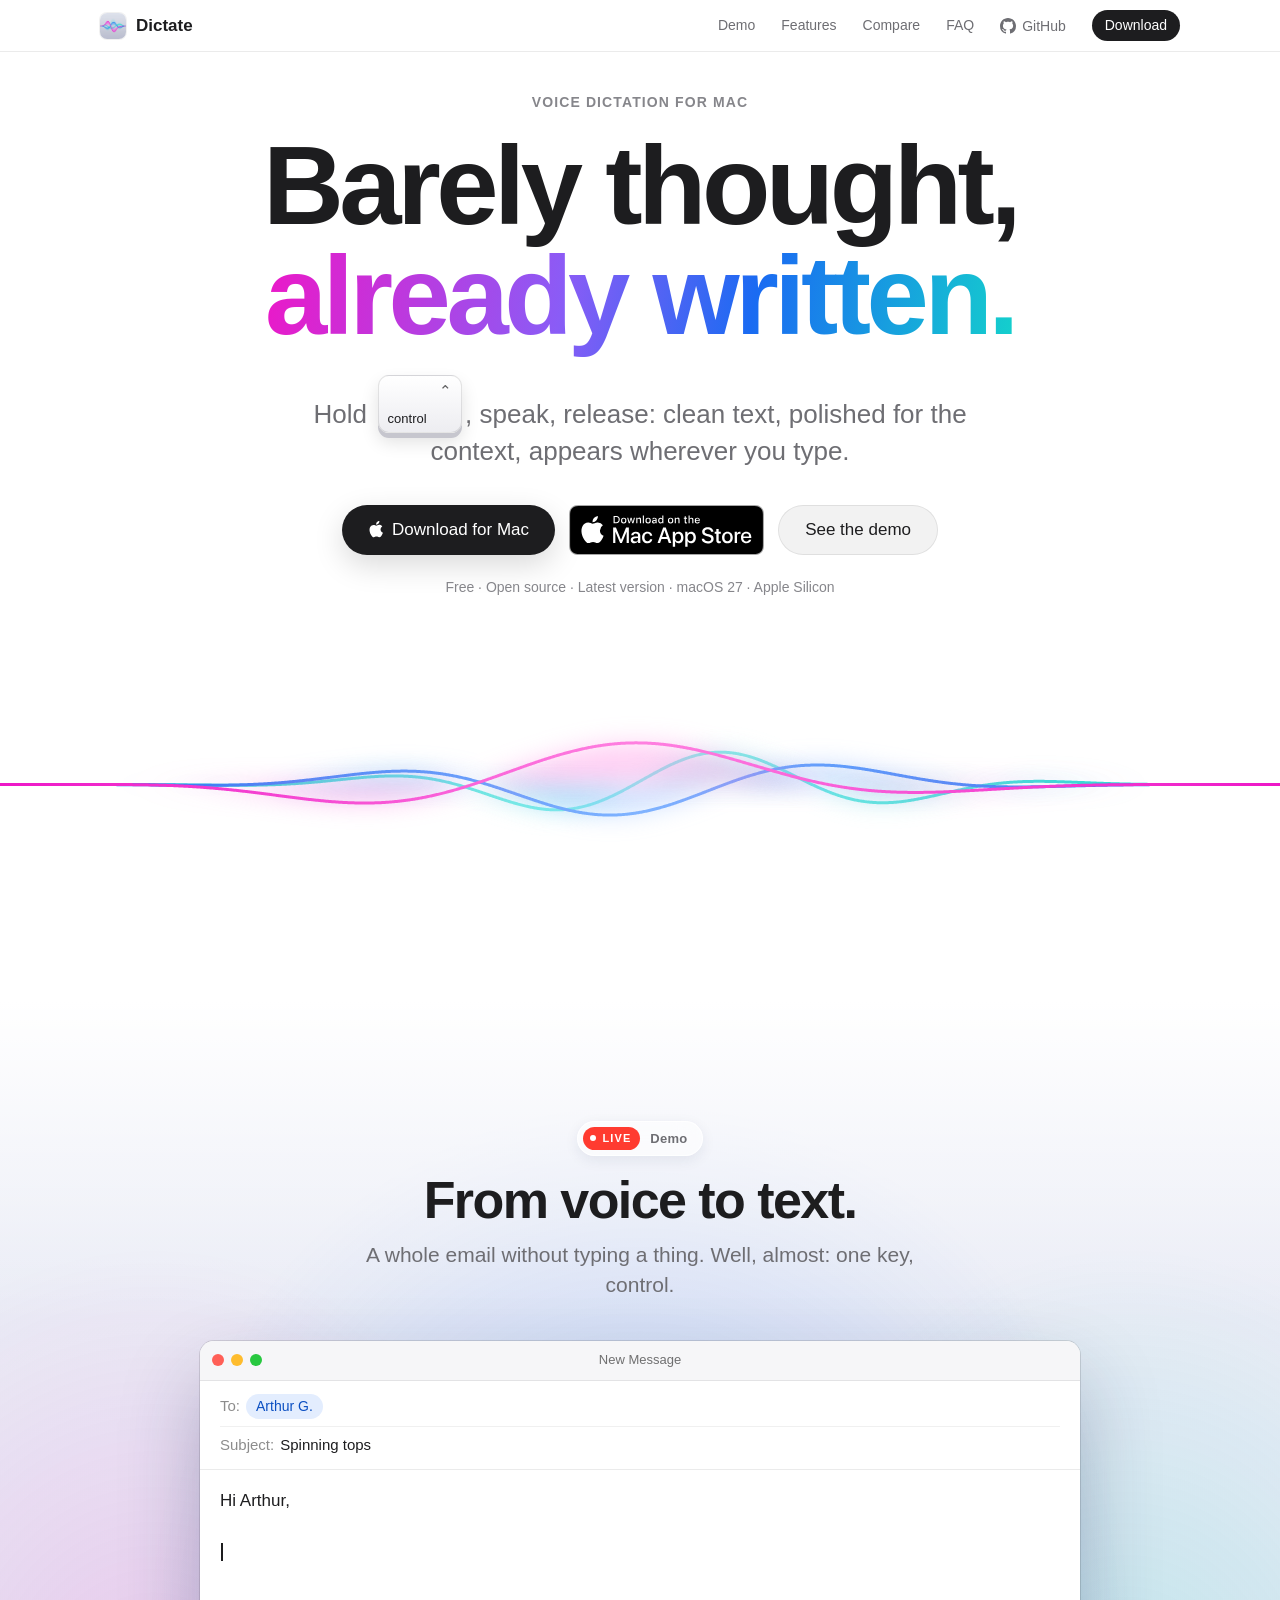
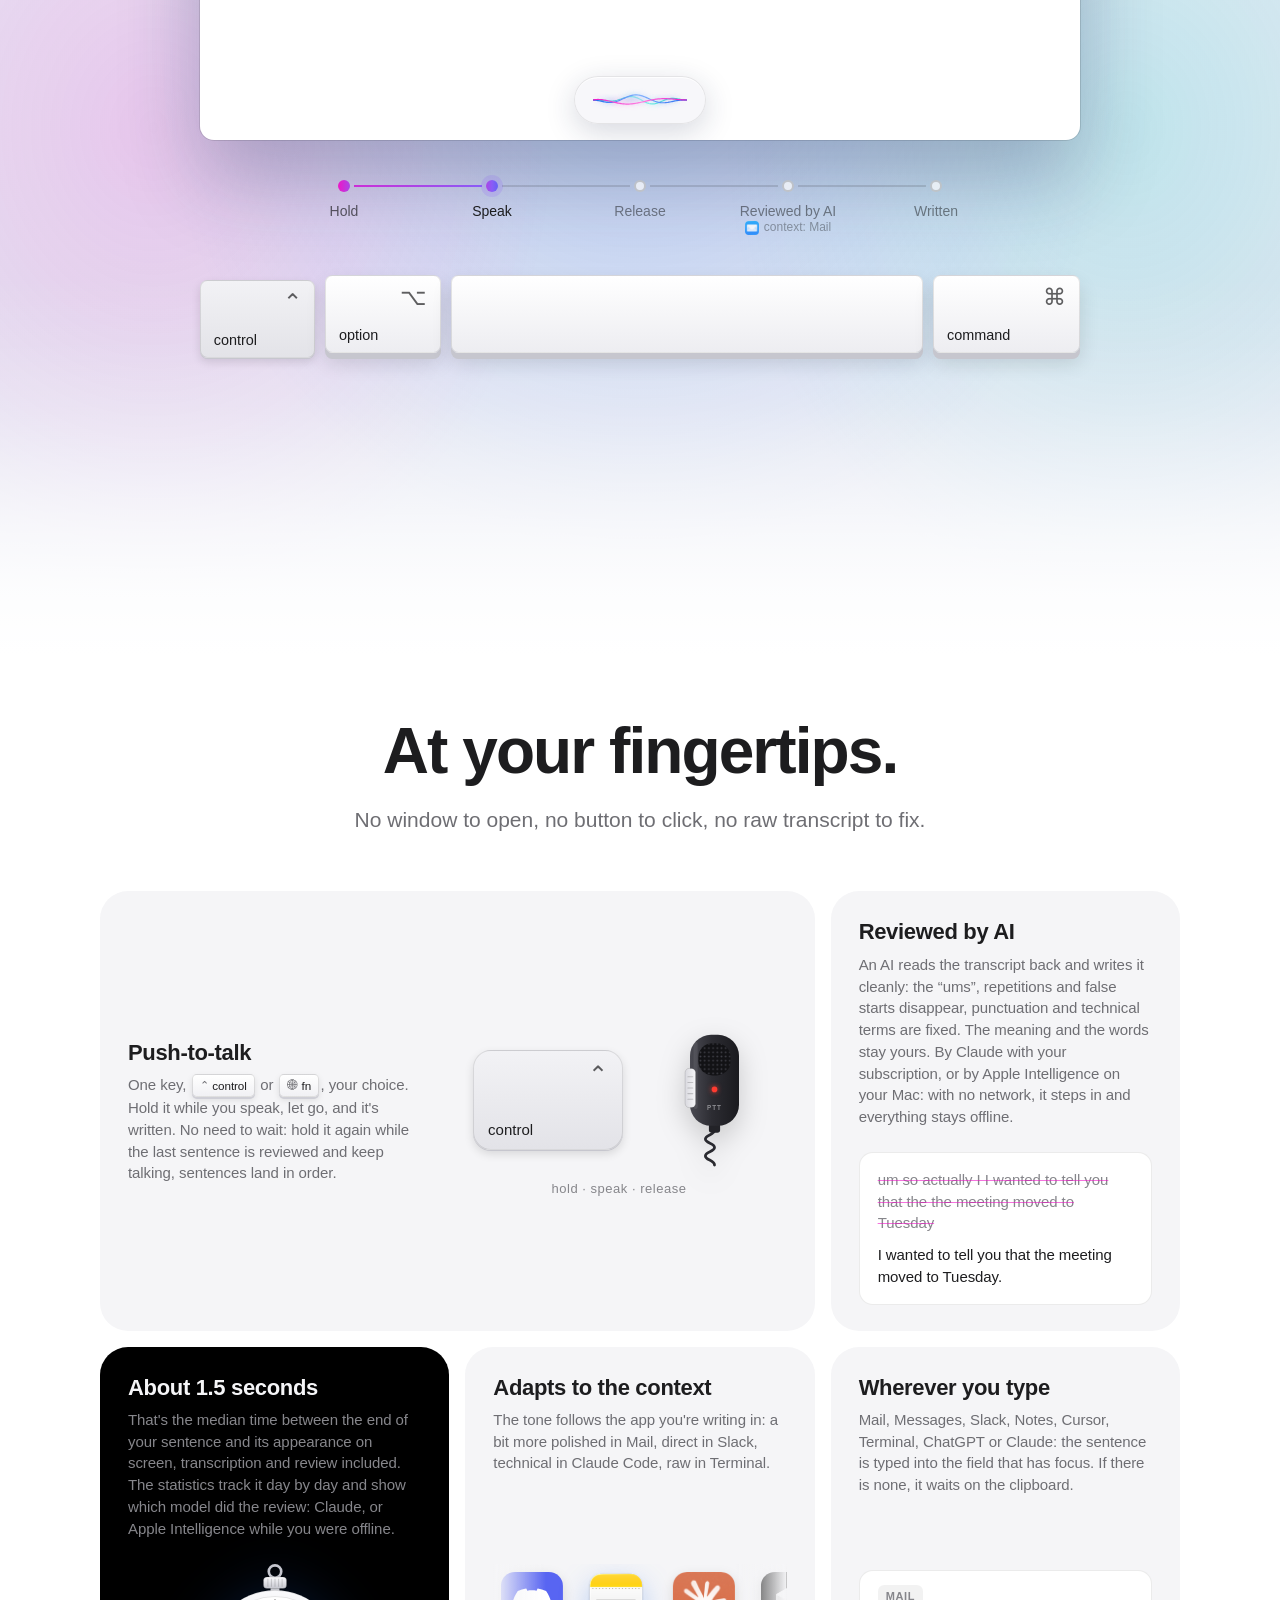
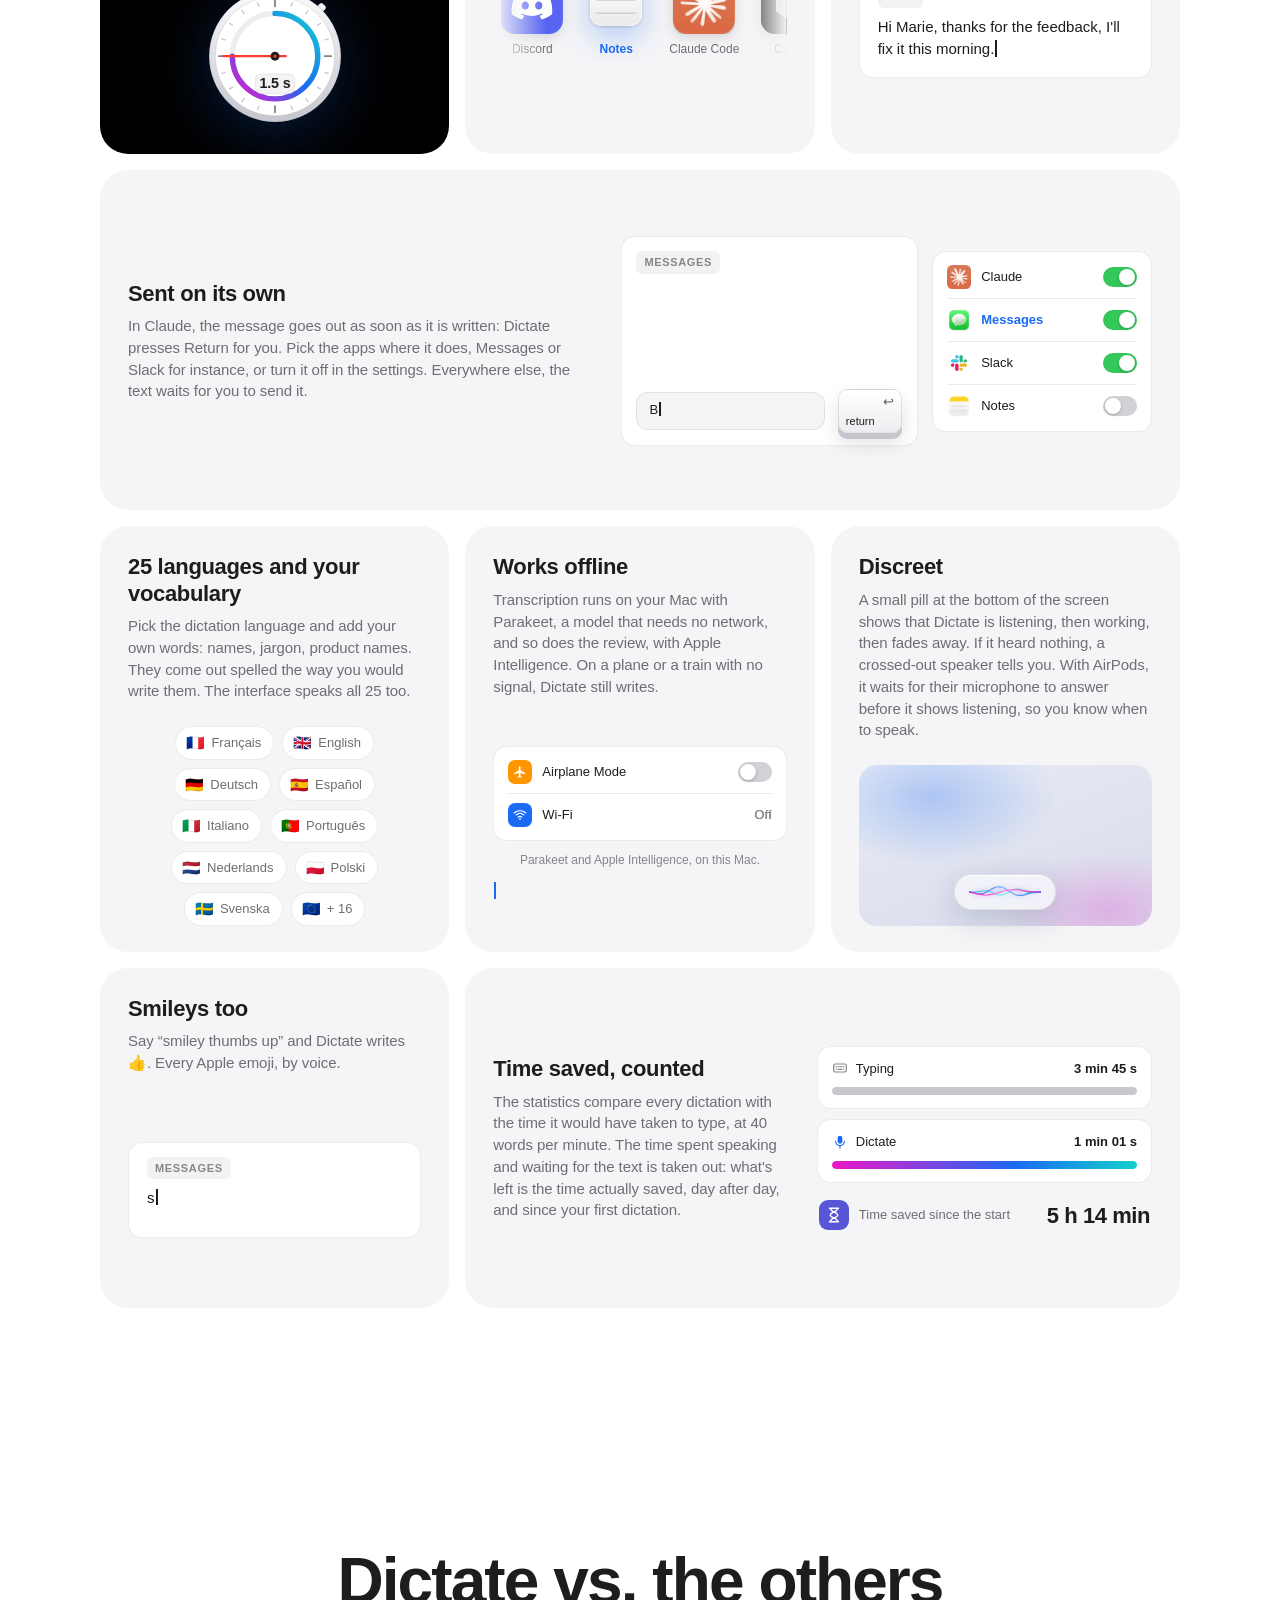
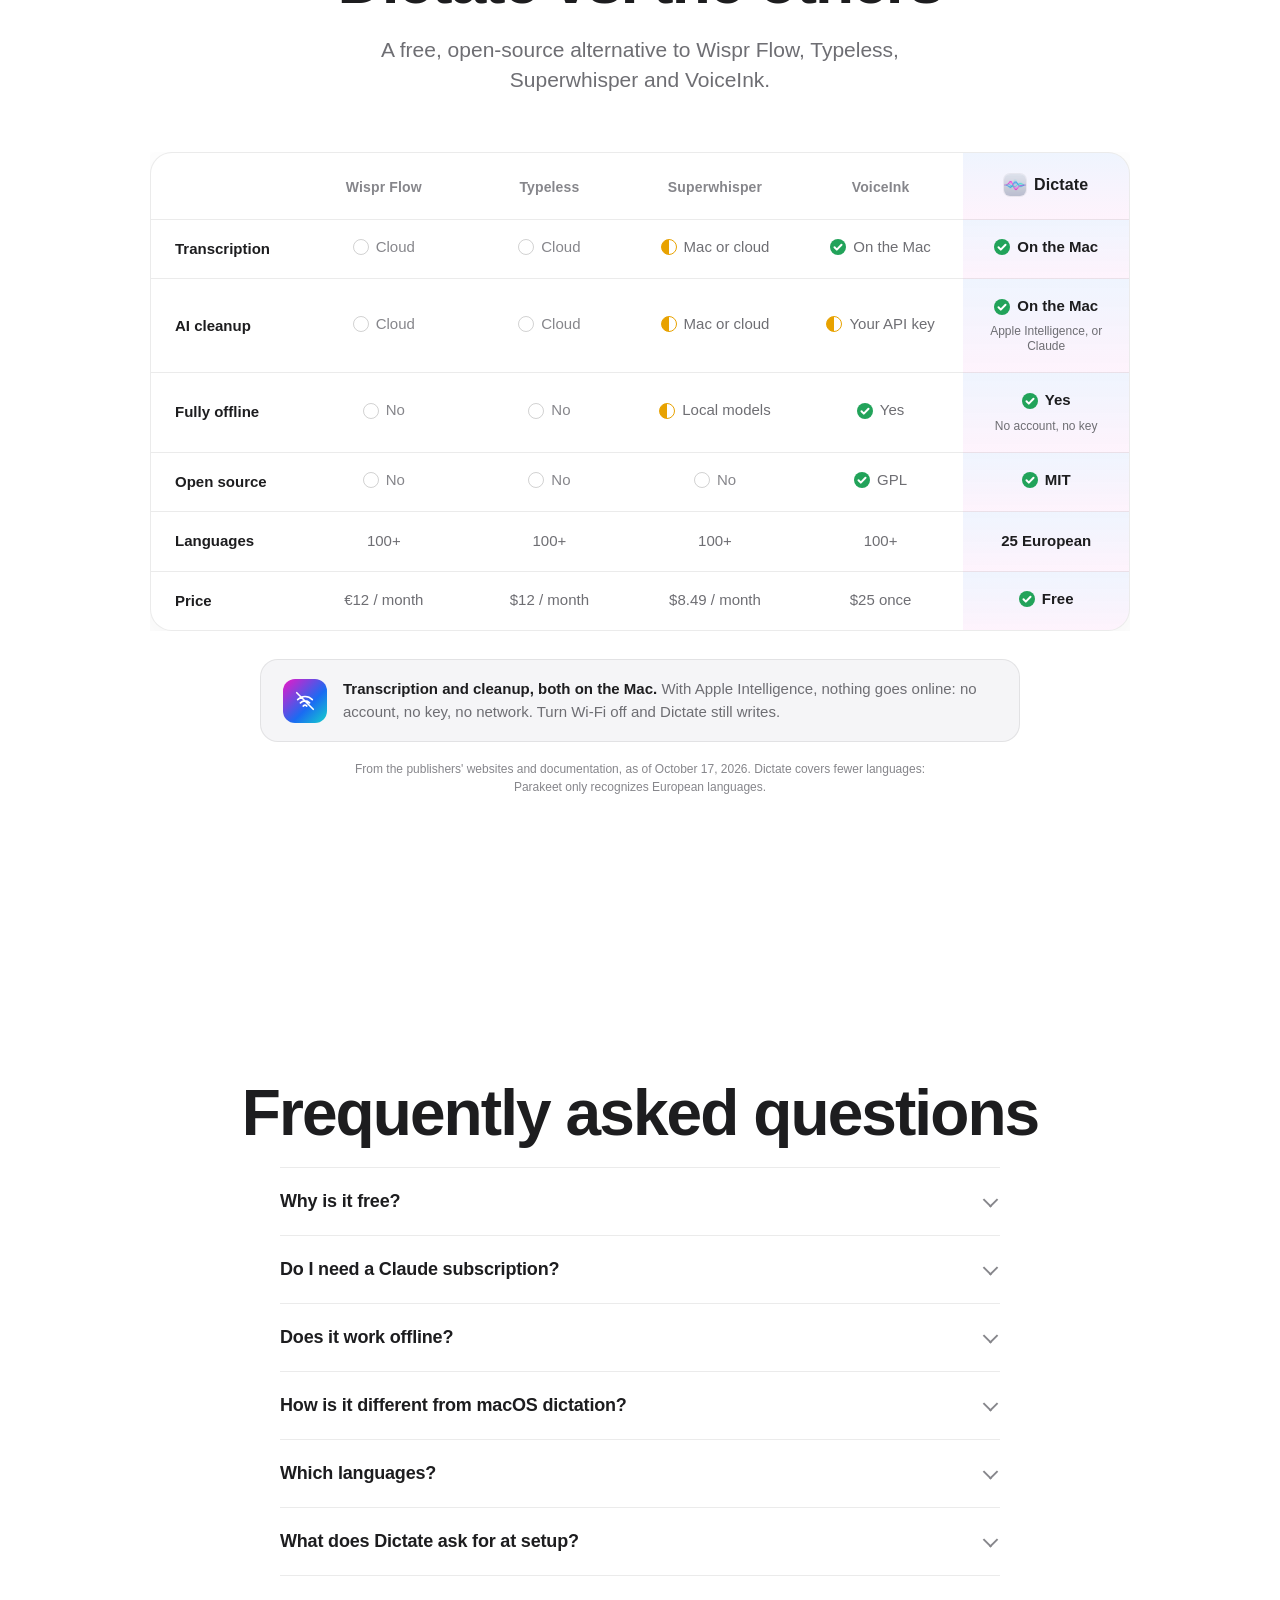
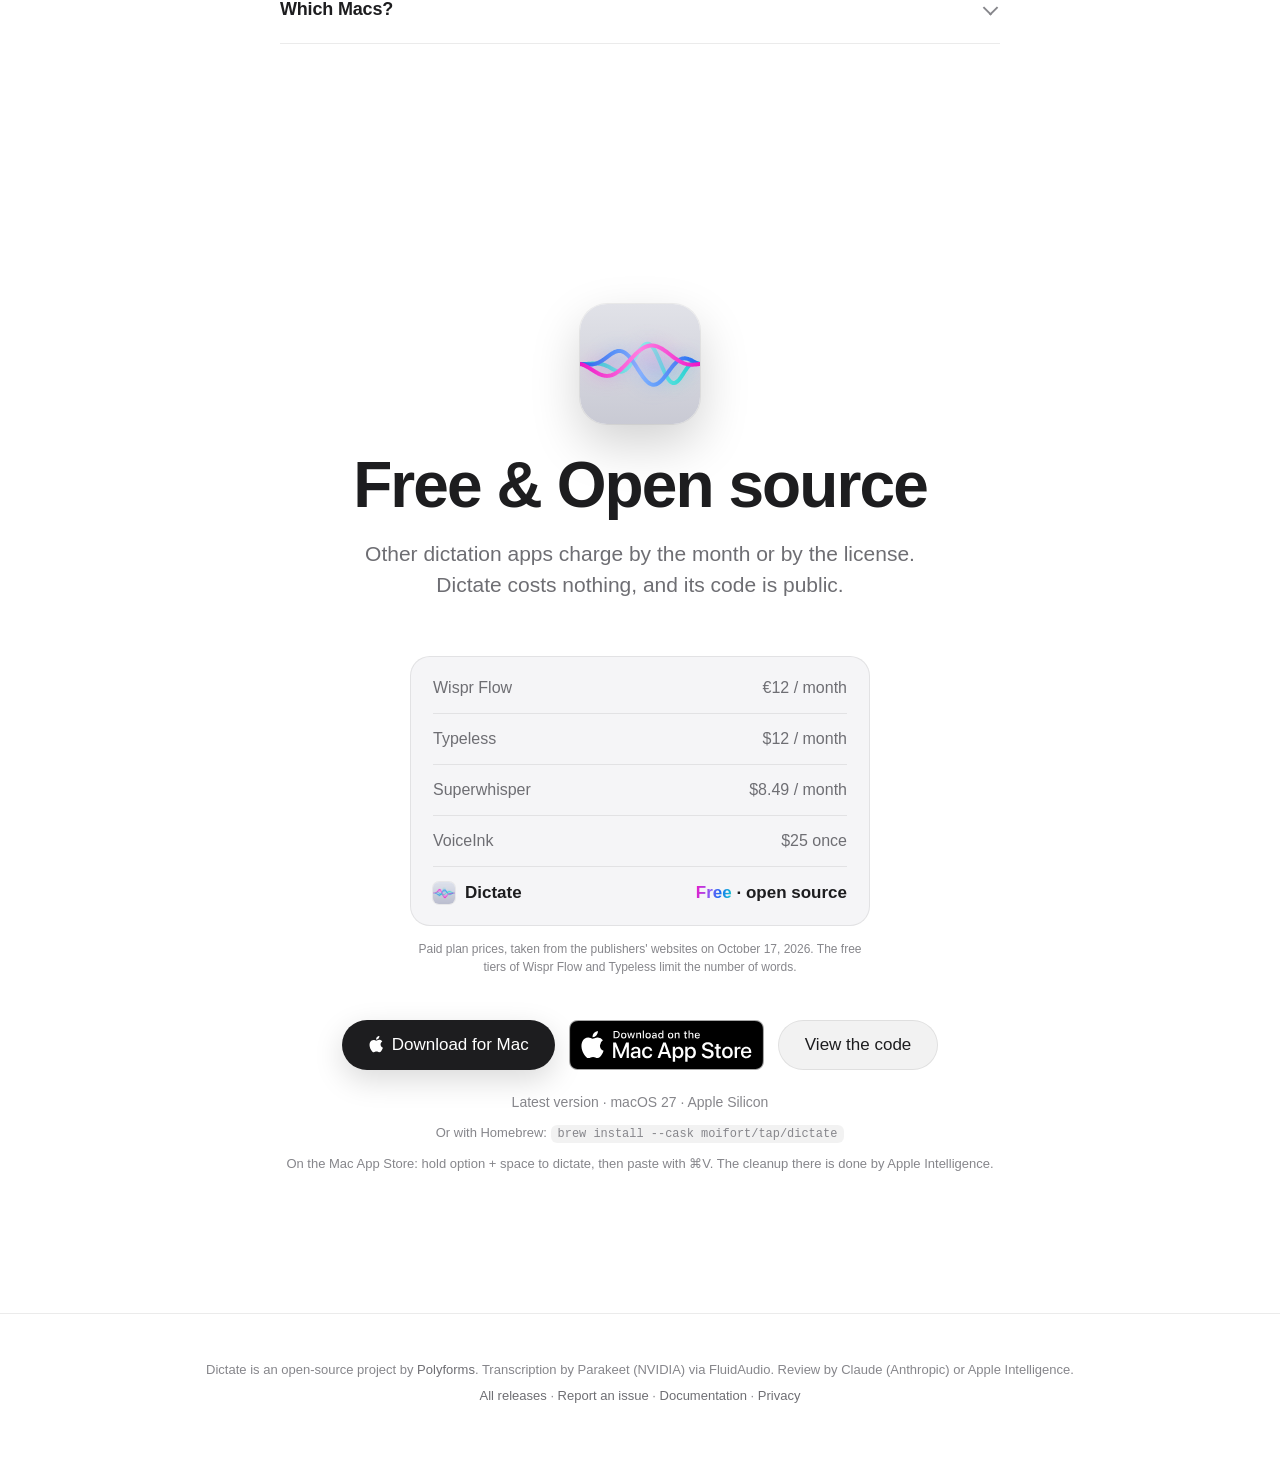
==== commit 8ab910dd: "feat(site): the landing page speaks the 25 languages The page stays written in French; the head scri" ====
--- a/site/index.html
+++ b/site/index.html
@@ -27,15 +27,20 @@
   <link rel="icon" href="favicon.png" type="image/png">
   <link rel="apple-touch-icon" href="icon-256.png">
   <script>
-    // French browsers get the page as written; every other language gets English.
-    // ?lang=fr or ?lang=en forces one.
+    // The page is written in French. A browser set to another of the 25
+    // languages gets that one (i18n/<code>.js), any other gets English.
+    // ?lang=de forces one.
     (() => {
+      const supported = ["bg", "cs", "da", "de", "el", "en", "es", "et", "fi", "fr", "hr", "hu", "it",
+        "lt", "lv", "mt", "nl", "pl", "pt", "ro", "ru", "sk", "sl", "sv", "uk"];
       const forced = new URLSearchParams(location.search).get("lang");
-      const lang = forced || (navigator.languages && navigator.languages[0]) || navigator.language || "en";
-      if (!/^fr\b/i.test(lang)) document.documentElement.classList.add("i18n-en", "i18n-pending");
+      const wanted = forced ? [forced] : (navigator.languages && navigator.languages.length ? navigator.languages : [navigator.language || "en"]);
+      const lang = wanted.map((l) => l.toLowerCase().split("-")[0]).find((l) => supported.includes(l)) || "en";
+      document.documentElement.lang = lang;
+      if (lang !== "fr") document.documentElement.classList.add("i18n-pending");
     })();
   </script>
-  <link rel="stylesheet" href="style.css?v=20261110-97">
+  <link rel="stylesheet" href="style.css?v=20261110-98">
 </head>
 <body>
 
@@ -70,8 +75,7 @@
         <span data-i18n="dl.mac">Télécharger pour Mac</span>
       </a>
       <a class="store-badge" href="https://apps.apple.com/app/id6823997461?mt=12" rel="noopener" aria-label="Télécharger dans le Mac App Store" data-i18n-aria="aria.store">
-        <img class="fr" src="mac-app-store-fr.svg" width="195" height="50" alt="">
-        <img class="en" src="mac-app-store-en.svg" width="195" height="50" alt="">
+        <img src="badges/fr.svg" height="50" alt="" data-store-badge>
       </a>
       <a class="button ghost" href="#demo" data-i18n="hero.seeDemo">Voir la démo</a>
     </div>
@@ -462,8 +466,7 @@
         <span data-i18n="dl.mac">Télécharger pour Mac</span>
       </a>
       <a class="store-badge" href="https://apps.apple.com/app/id6823997461?mt=12" rel="noopener" aria-label="Télécharger dans le Mac App Store" data-i18n-aria="aria.store">
-        <img class="fr" src="mac-app-store-fr.svg" width="195" height="50" alt="">
-        <img class="en" src="mac-app-store-en.svg" width="195" height="50" alt="">
+        <img src="badges/fr.svg" height="50" alt="" data-store-badge>
       </a>
       <a class="button ghost" href="https://github.com/moifort/dictate" rel="noopener" data-i18n="dl.code">Voir le code</a>
     </div>
@@ -480,7 +483,6 @@
   <p><a href="https://github.com/moifort/dictate/releases" data-i18n="footer.releases">Toutes les versions</a> · <a href="https://github.com/moifort/dictate/issues" data-i18n="footer.issues">Signaler un problème</a> · <a href="https://github.com/moifort/dictate#readme" data-i18n="footer.docs">Documentation</a> · <a href="privacy.html" data-i18n="footer.privacy">Confidentialité</a></p>
 </footer>
 
-<script src="i18n.js?v=20261017-96"></script>
-<script src="main.js?v=20261110-95" defer></script>
+<script src="i18n.js?v=20261110-98"></script>
 </body>
 </html>
--- a/site/style.css
+++ b/site/style.css
@@ -224,13 +224,11 @@
 }
 .button.ghost:hover { background: rgba(0, 0, 0, 0.09); }
 
-/* Apple's own badge, unaltered: one file per language, as tall as the buttons. */
+/* Apple's own badge, unaltered, as tall as the buttons: i18n.js swaps in the page's language. */
 .store-badge { display: inline-flex; border-radius: 9px; transition: transform 0.15s ease, opacity 0.15s ease; }
 .store-badge:hover { opacity: 0.85; }
 .store-badge:active { transform: scale(0.97); }
 .store-badge img { display: block; height: 50px; width: auto; }
-.store-badge .en, .i18n-en .store-badge .fr { display: none; }
-.i18n-en .store-badge .en { display: block; }
 
 .hero-meta {
   margin: 22px 0 0;
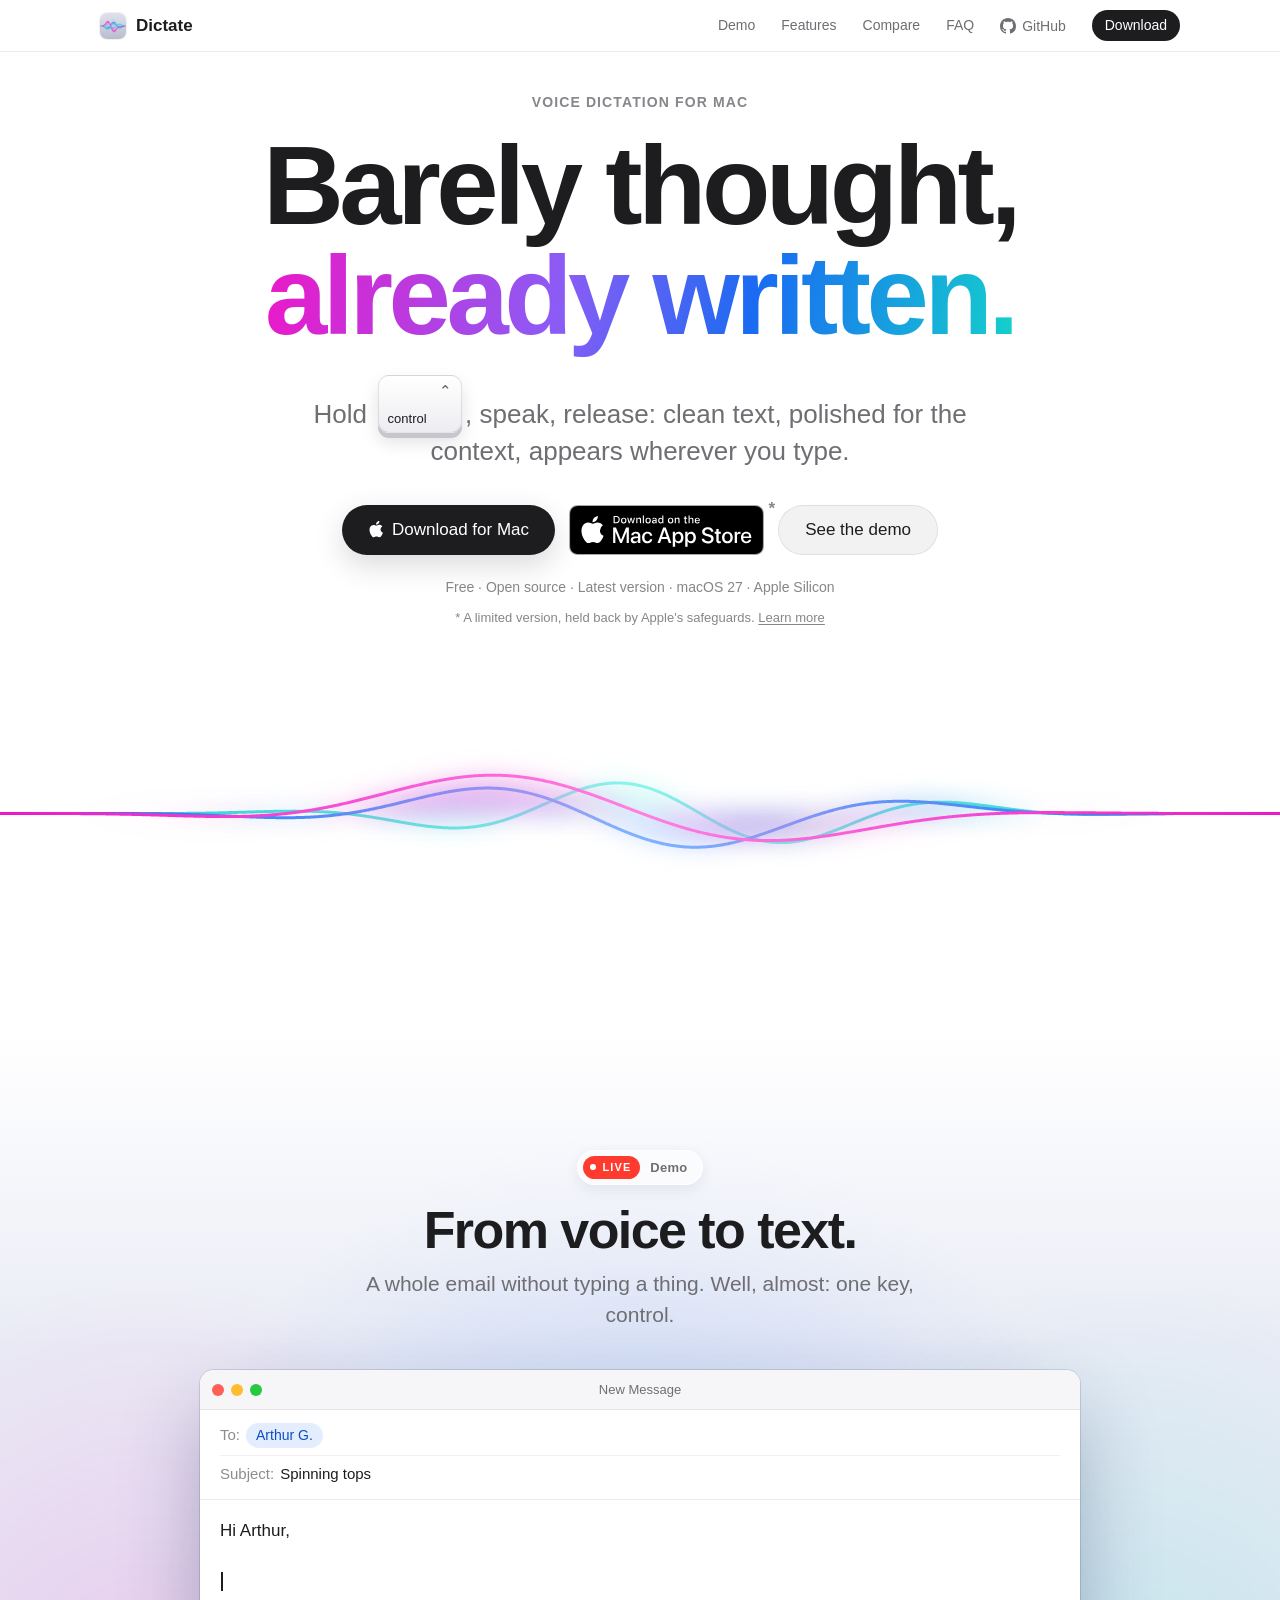
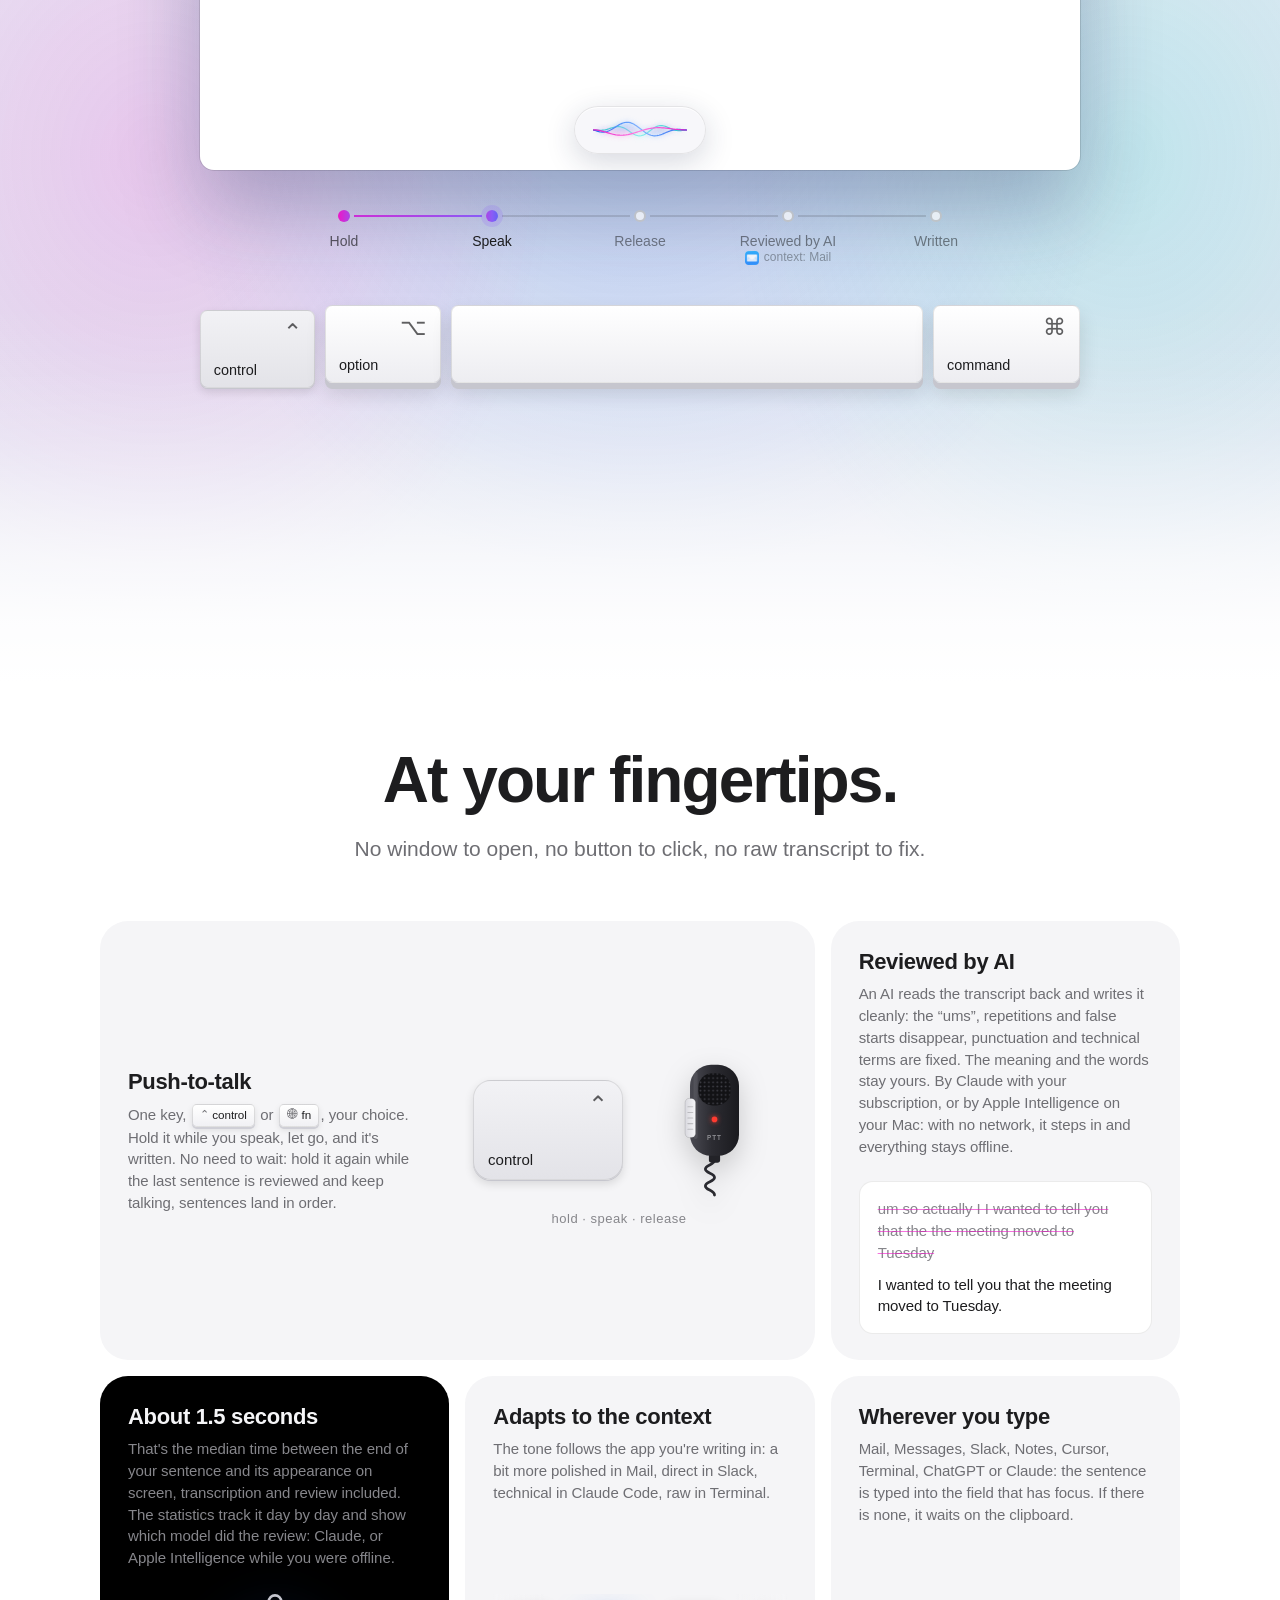
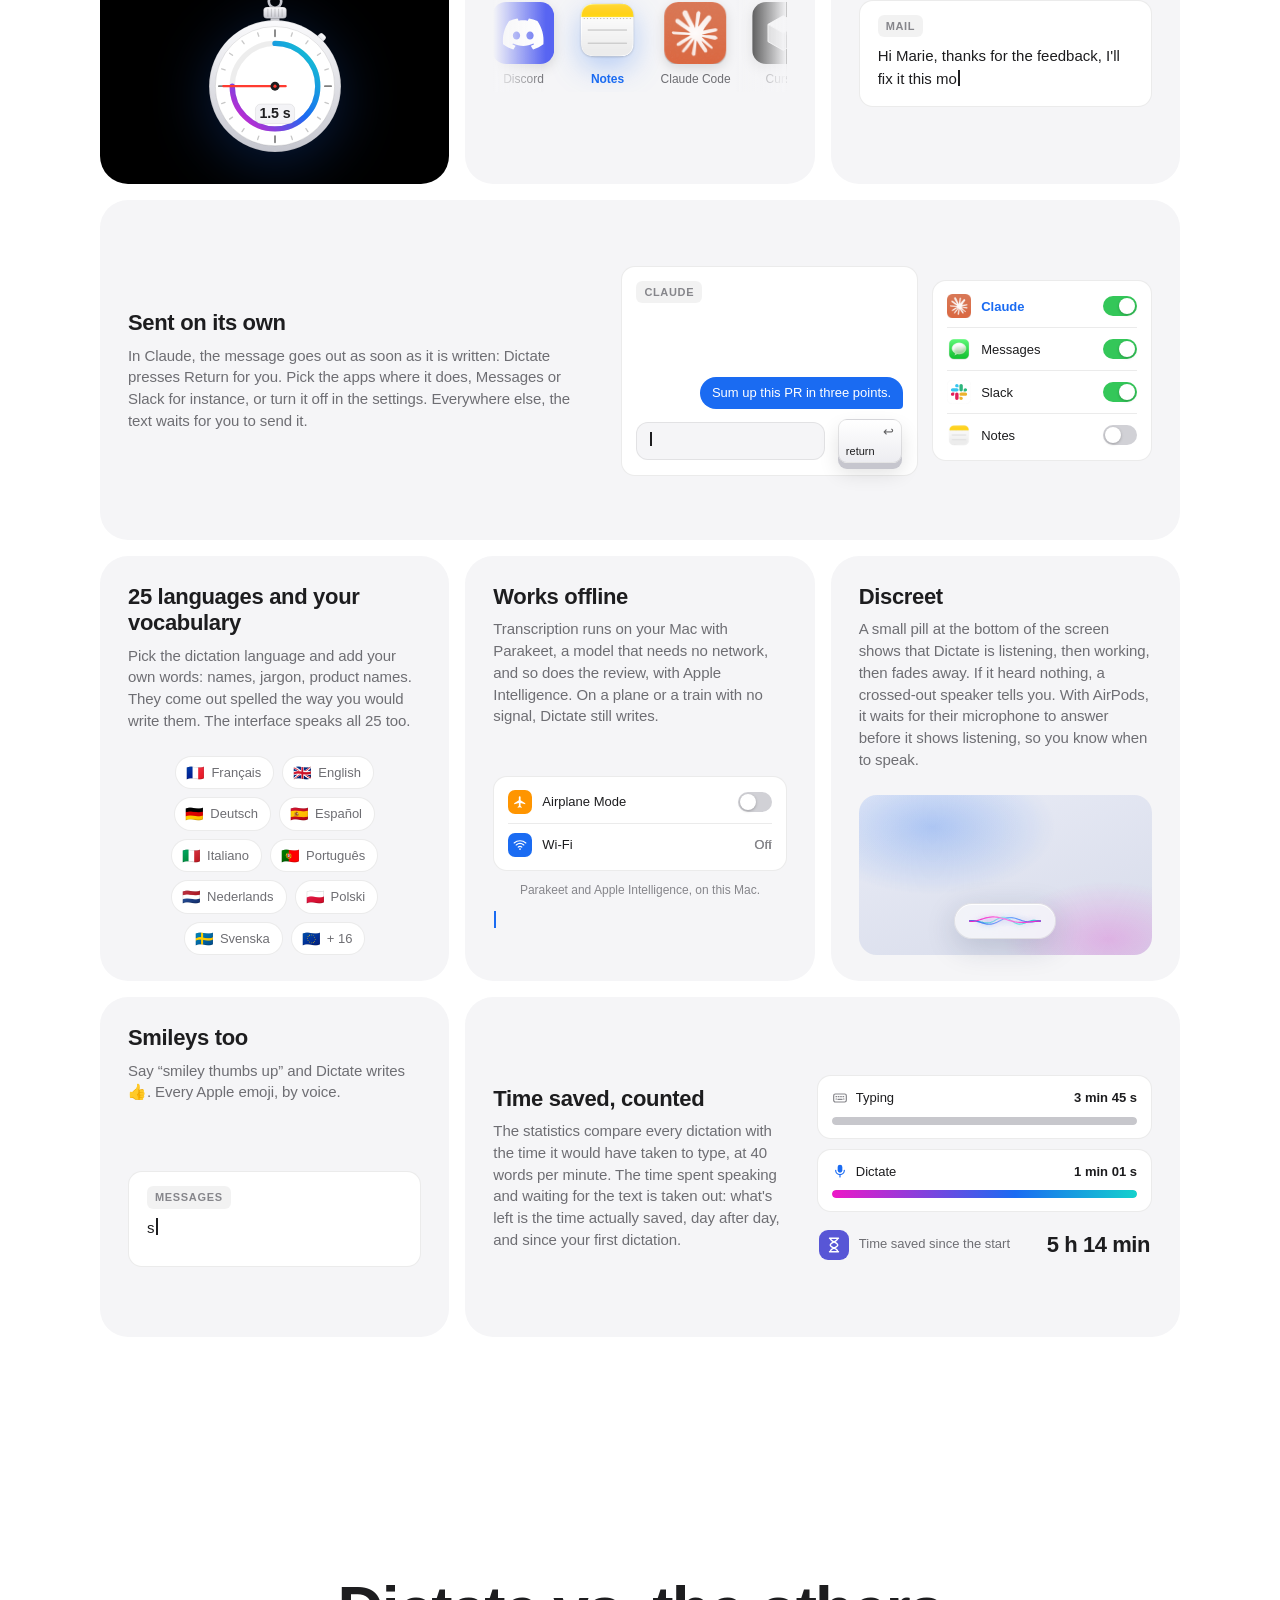
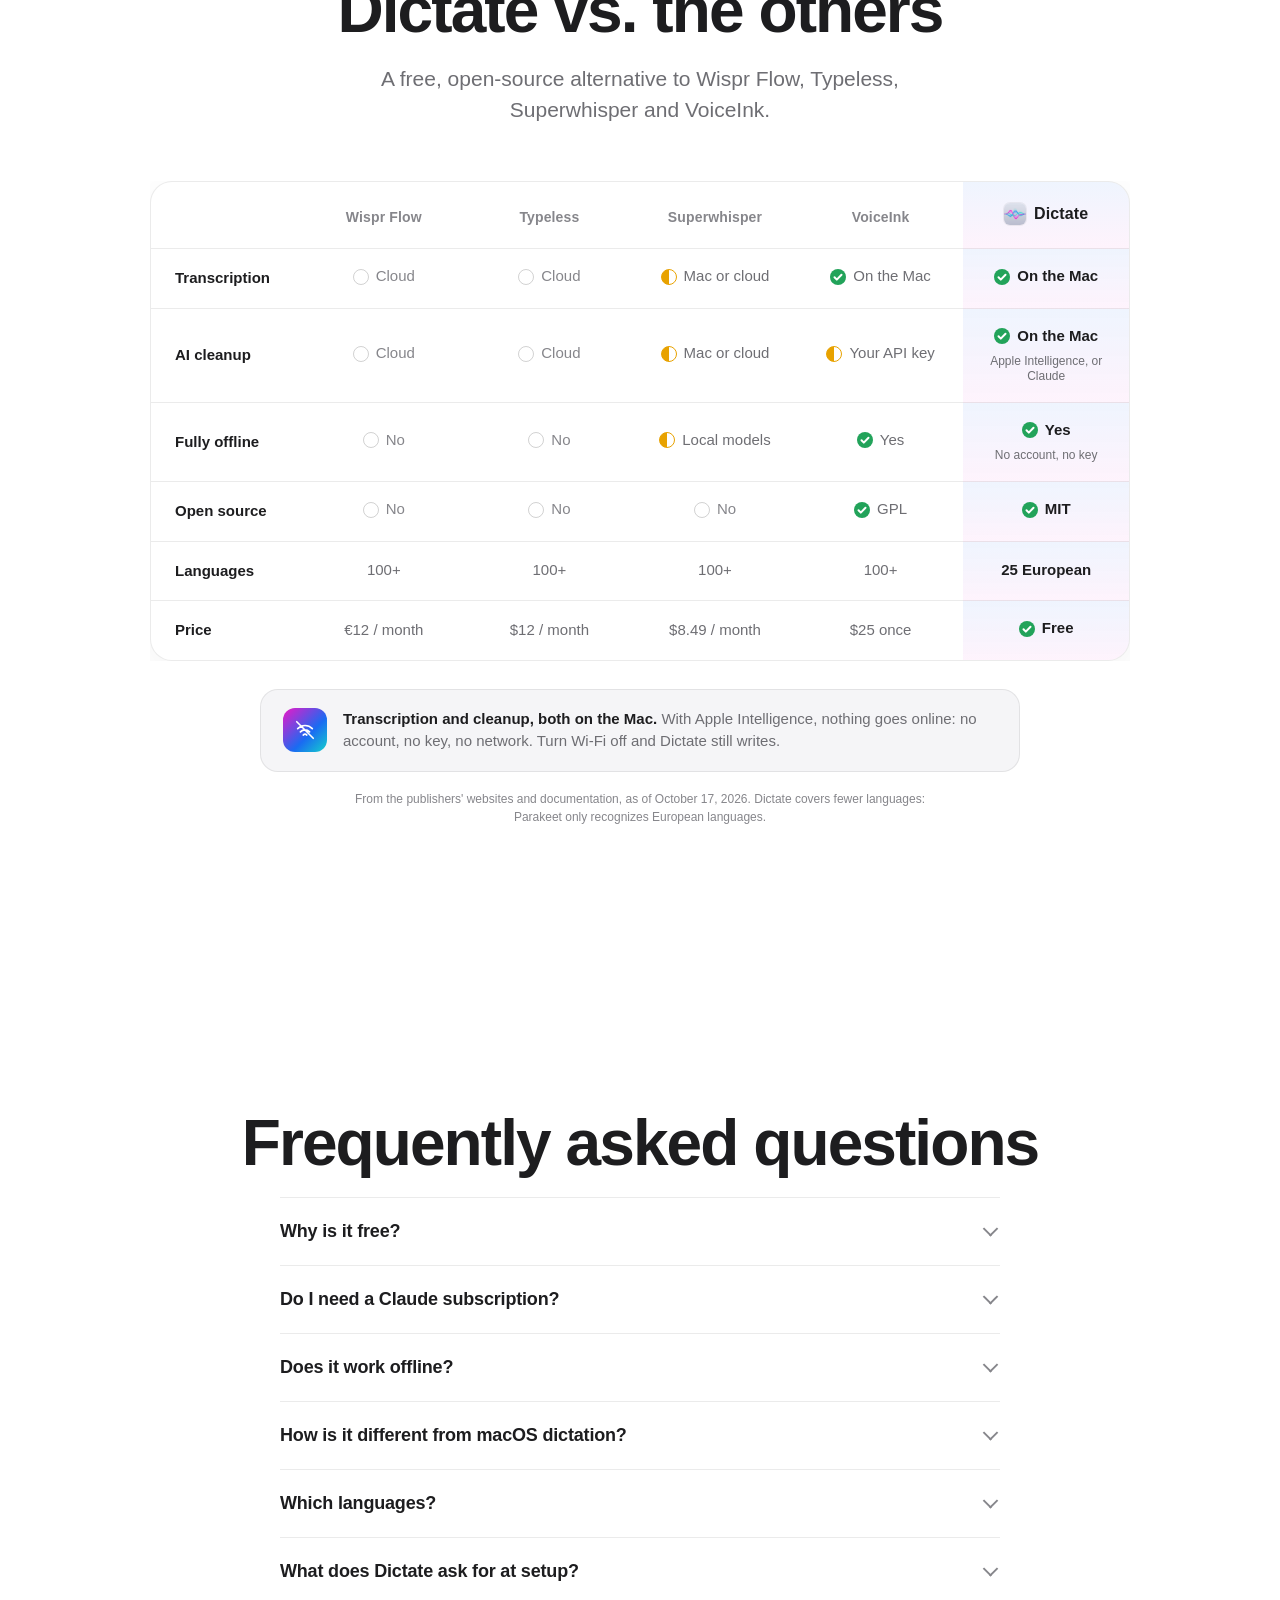
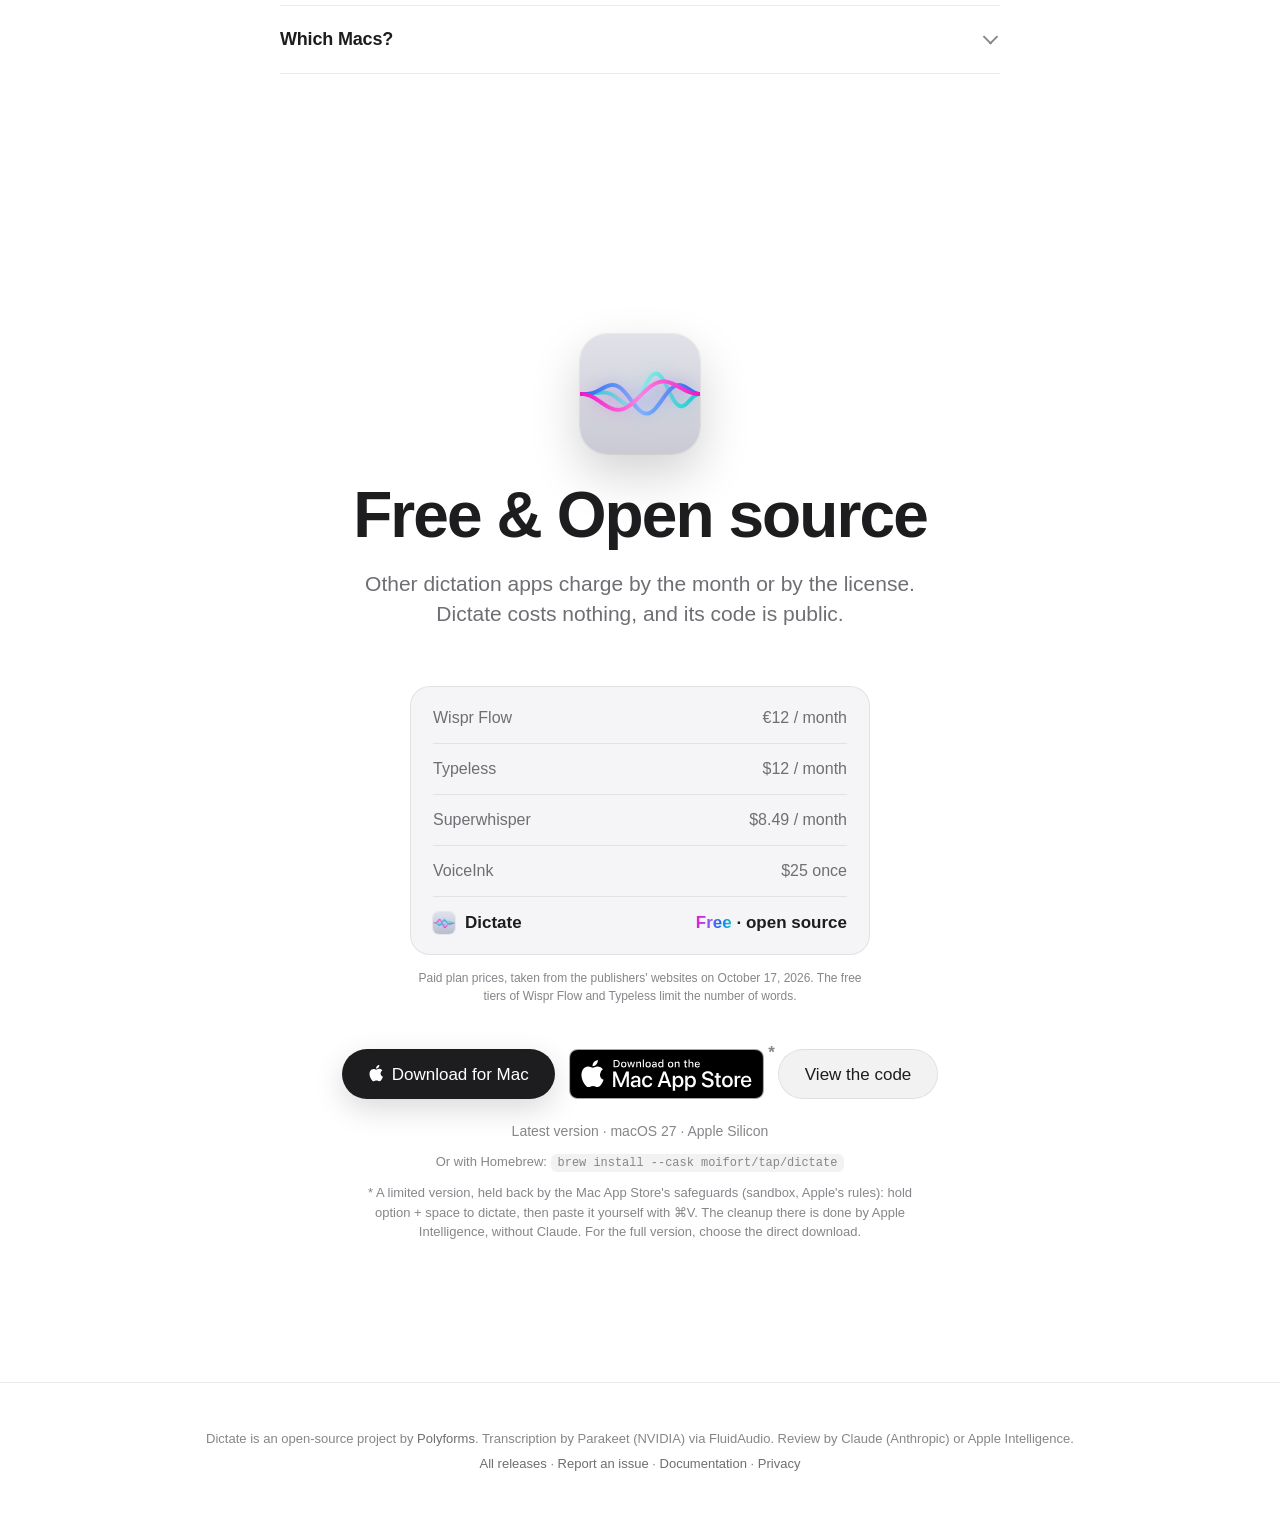
==== commit cc55a6bb: "feat(site): a star on the App Store badge flags the limited build The store build runs in the sandbo" ====
--- a/site/index.html
+++ b/site/index.html
@@ -40,7 +40,7 @@
       if (lang !== "fr") document.documentElement.classList.add("i18n-pending");
     })();
   </script>
-  <link rel="stylesheet" href="style.css?v=20261110-98">
+  <link rel="stylesheet" href="style.css?v=20261110-100">
 </head>
 <body>
 
@@ -74,14 +74,16 @@
         <svg class="apple-mark" viewBox="0 0 17 20" width="15" height="18" aria-hidden="true"><path fill="currentColor" d="M14.2 10.6c0-2.3 1.9-3.4 2-3.5-1.1-1.6-2.8-1.8-3.4-1.8-1.4-.1-2.8.9-3.5.9-.7 0-1.8-.8-3-.8-1.5 0-3 .9-3.8 2.3-1.6 2.8-.4 7 1.2 9.3.8 1.1 1.7 2.4 2.9 2.4 1.2 0 1.6-.8 3.1-.8 1.4 0 1.8.8 3.1.7 1.3 0 2.1-1.1 2.8-2.3.9-1.3 1.3-2.6 1.3-2.7-.1 0-2.7-1-2.7-3.7ZM11.9 3.8c.6-.8 1.1-1.9 1-3-.9 0-2.1.6-2.7 1.4-.6.7-1.1 1.8-1 2.9 1 .1 2.1-.5 2.7-1.3Z"/></svg>
         <span data-i18n="dl.mac">Télécharger pour Mac</span>
       </a>
-      <a class="store-badge" href="https://apps.apple.com/app/id6823997461?mt=12" rel="noopener" aria-label="Télécharger dans le Mac App Store" data-i18n-aria="aria.store">
+      <a class="store-badge" href="https://apps.apple.com/app/id6823997461?mt=12" rel="noopener" aria-label="Télécharger dans le Mac App Store" data-i18n-aria="aria.store" aria-describedby="store-note-hero">
         <img src="badges/fr.svg" height="50" alt="" data-store-badge>
+        <span class="store-star" aria-hidden="true">*</span>
       </a>
       <a class="button ghost" href="#demo" data-i18n="hero.seeDemo">Voir la démo</a>
     </div>
     <p class="hero-meta" data-i18n="hero.meta">
       Gratuit · Open source · <span data-version>Dernière version</span> · macOS 27 · Apple Silicon
     </p>
+    <p class="brew store-note" id="store-note-hero" data-i18n="hero.storeNote">* Version limitée par les garde-fous d'Apple. <a href="#store-note">En savoir plus</a></p>
 
     <div class="hero-wave" aria-hidden="true">
       <canvas class="wave-canvas" data-wave="hero" width="1600" height="360"></canvas>
@@ -465,14 +467,15 @@
         <svg class="apple-mark" viewBox="0 0 17 20" width="15" height="18" aria-hidden="true"><path fill="currentColor" d="M14.2 10.6c0-2.3 1.9-3.4 2-3.5-1.1-1.6-2.8-1.8-3.4-1.8-1.4-.1-2.8.9-3.5.9-.7 0-1.8-.8-3-.8-1.5 0-3 .9-3.8 2.3-1.6 2.8-.4 7 1.2 9.3.8 1.1 1.7 2.4 2.9 2.4 1.2 0 1.6-.8 3.1-.8 1.4 0 1.8.8 3.1.7 1.3 0 2.1-1.1 2.8-2.3.9-1.3 1.3-2.6 1.3-2.7-.1 0-2.7-1-2.7-3.7ZM11.9 3.8c.6-.8 1.1-1.9 1-3-.9 0-2.1.6-2.7 1.4-.6.7-1.1 1.8-1 2.9 1 .1 2.1-.5 2.7-1.3Z"/></svg>
         <span data-i18n="dl.mac">Télécharger pour Mac</span>
       </a>
-      <a class="store-badge" href="https://apps.apple.com/app/id6823997461?mt=12" rel="noopener" aria-label="Télécharger dans le Mac App Store" data-i18n-aria="aria.store">
+      <a class="store-badge" href="https://apps.apple.com/app/id6823997461?mt=12" rel="noopener" aria-label="Télécharger dans le Mac App Store" data-i18n-aria="aria.store" aria-describedby="store-note">
         <img src="badges/fr.svg" height="50" alt="" data-store-badge>
+        <span class="store-star" aria-hidden="true">*</span>
       </a>
       <a class="button ghost" href="https://github.com/moifort/dictate" rel="noopener" data-i18n="dl.code">Voir le code</a>
     </div>
     <p class="hero-meta" data-i18n="dl.meta"><span data-version>Dernière version</span> · macOS 27 · Apple Silicon</p>
     <p class="brew" data-i18n="dl.brew">Ou avec Homebrew&nbsp;: <code>brew install --cask moifort/tap/dictate</code></p>
-    <p class="brew" data-i18n="dl.storeNote">Sur le Mac App Store&nbsp;: maintenez option + espace pour dicter, puis collez avec ⌘V. La relecture y est faite par Apple Intelligence.</p>
+    <p class="brew store-note" id="store-note" data-i18n="dl.storeNote">* Version limitée par les garde-fous du Mac App Store (bac à sable, règles d'Apple)&nbsp;: maintenez option + espace pour dicter, puis collez vous-même avec ⌘V. La relecture y est faite par Apple Intelligence, sans Claude. Pour la version complète, préférez le téléchargement direct.</p>
   </section>
 
 </main>
@@ -483,6 +486,6 @@
   <p><a href="https://github.com/moifort/dictate/releases" data-i18n="footer.releases">Toutes les versions</a> · <a href="https://github.com/moifort/dictate/issues" data-i18n="footer.issues">Signaler un problème</a> · <a href="https://github.com/moifort/dictate#readme" data-i18n="footer.docs">Documentation</a> · <a href="privacy.html" data-i18n="footer.privacy">Confidentialité</a></p>
 </footer>
 
-<script src="i18n.js?v=20261110-98"></script>
+<script src="i18n.js?v=20261110-100"></script>
 </body>
 </html>
--- a/site/style.css
+++ b/site/style.css
@@ -225,10 +225,23 @@
 .button.ghost:hover { background: rgba(0, 0, 0, 0.09); }
 
 /* Apple's own badge, unaltered, as tall as the buttons: i18n.js swaps in the page's language. */
-.store-badge { display: inline-flex; border-radius: 9px; transition: transform 0.15s ease, opacity 0.15s ease; }
+.store-badge { position: relative; display: inline-flex; border-radius: 9px; transition: transform 0.15s ease, opacity 0.15s ease; }
 .store-badge:hover { opacity: 0.85; }
 .store-badge:active { transform: scale(0.97); }
 .store-badge img { display: block; height: 50px; width: auto; }
+/* The star sits at the badge's corner, off Apple's artwork, and points to the note on what the store build leaves out. */
+.store-star {
+  position: absolute;
+  top: -5px;
+  right: -11px;
+  font-size: 17px;
+  font-weight: 600;
+  line-height: 1;
+  color: var(--text-dim);
+}
+.brew.store-note { max-width: 560px; margin-left: auto; margin-right: auto; line-height: 1.5; scroll-margin-top: calc(var(--nav-h) + 24px); }
+.store-note a { text-decoration: underline; text-underline-offset: 2px; }
+.store-note a:hover { color: var(--text); }
 
 .hero-meta {
   margin: 22px 0 0;
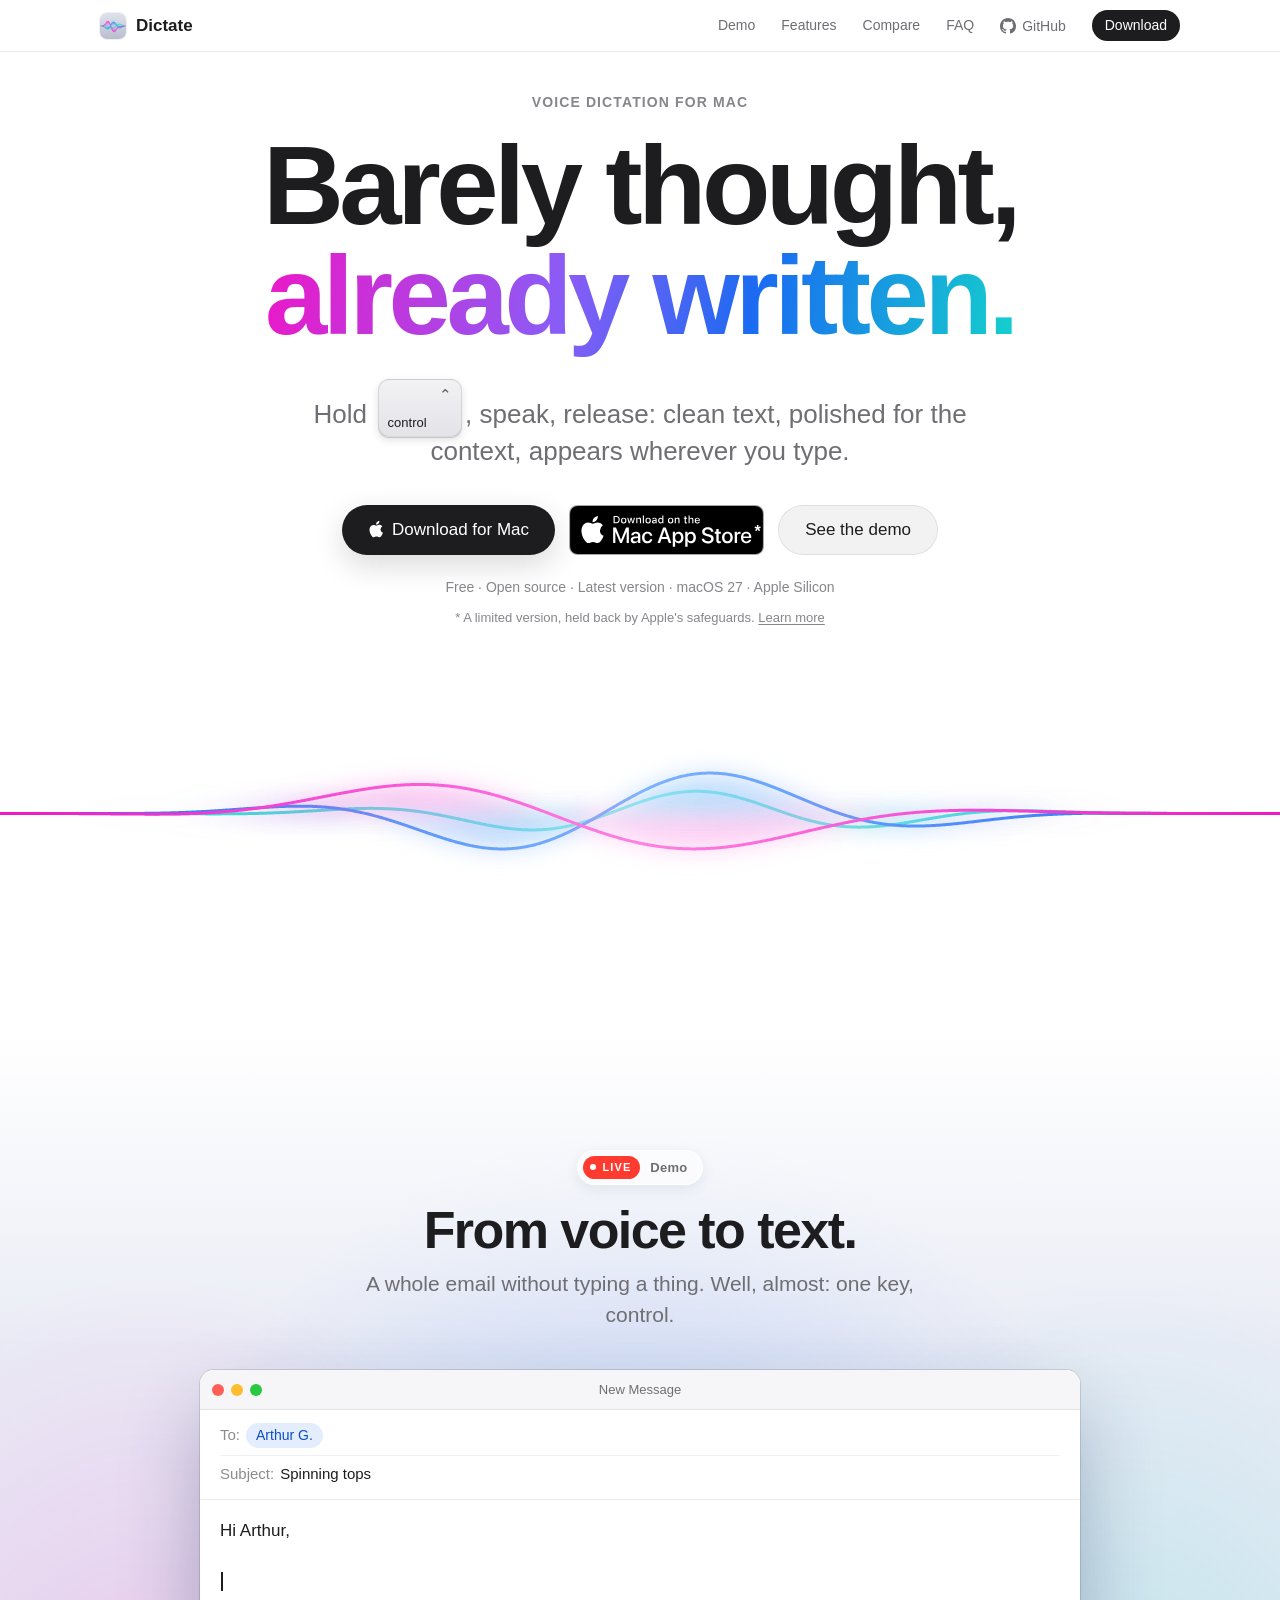
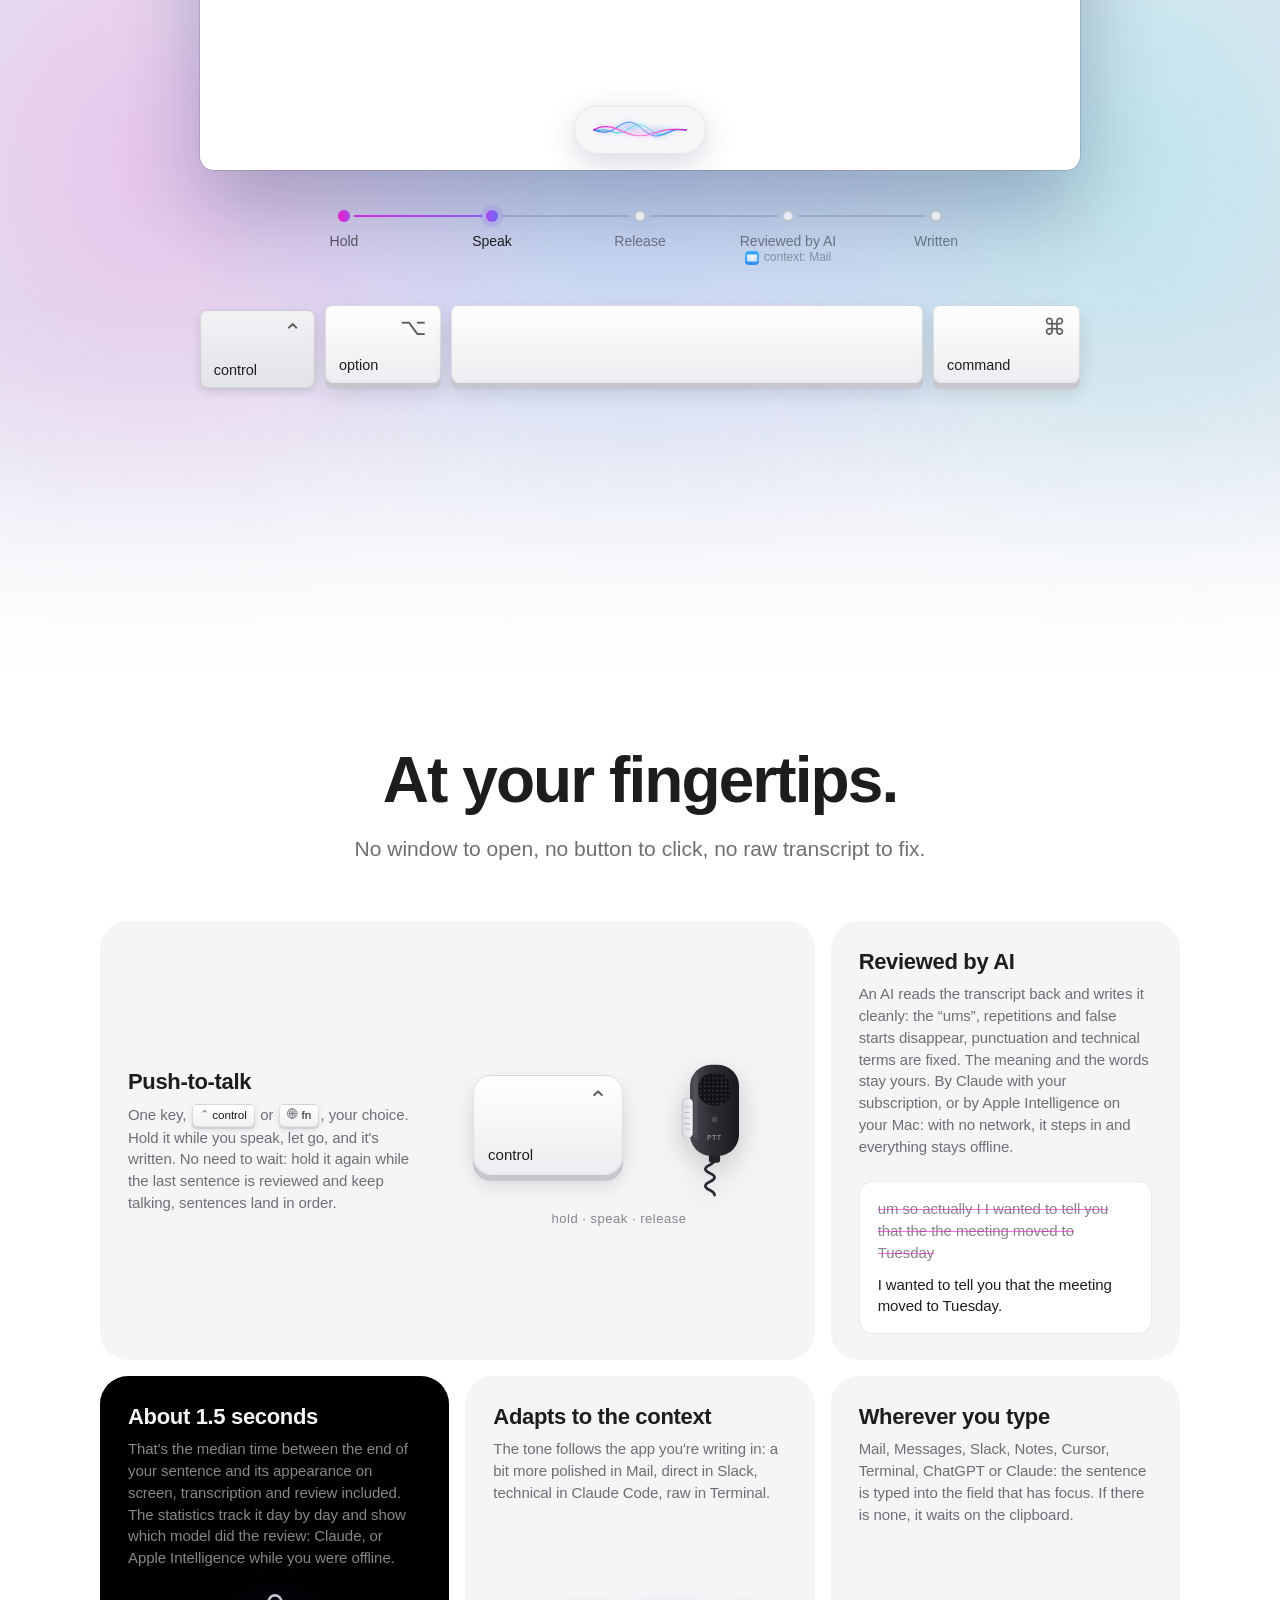
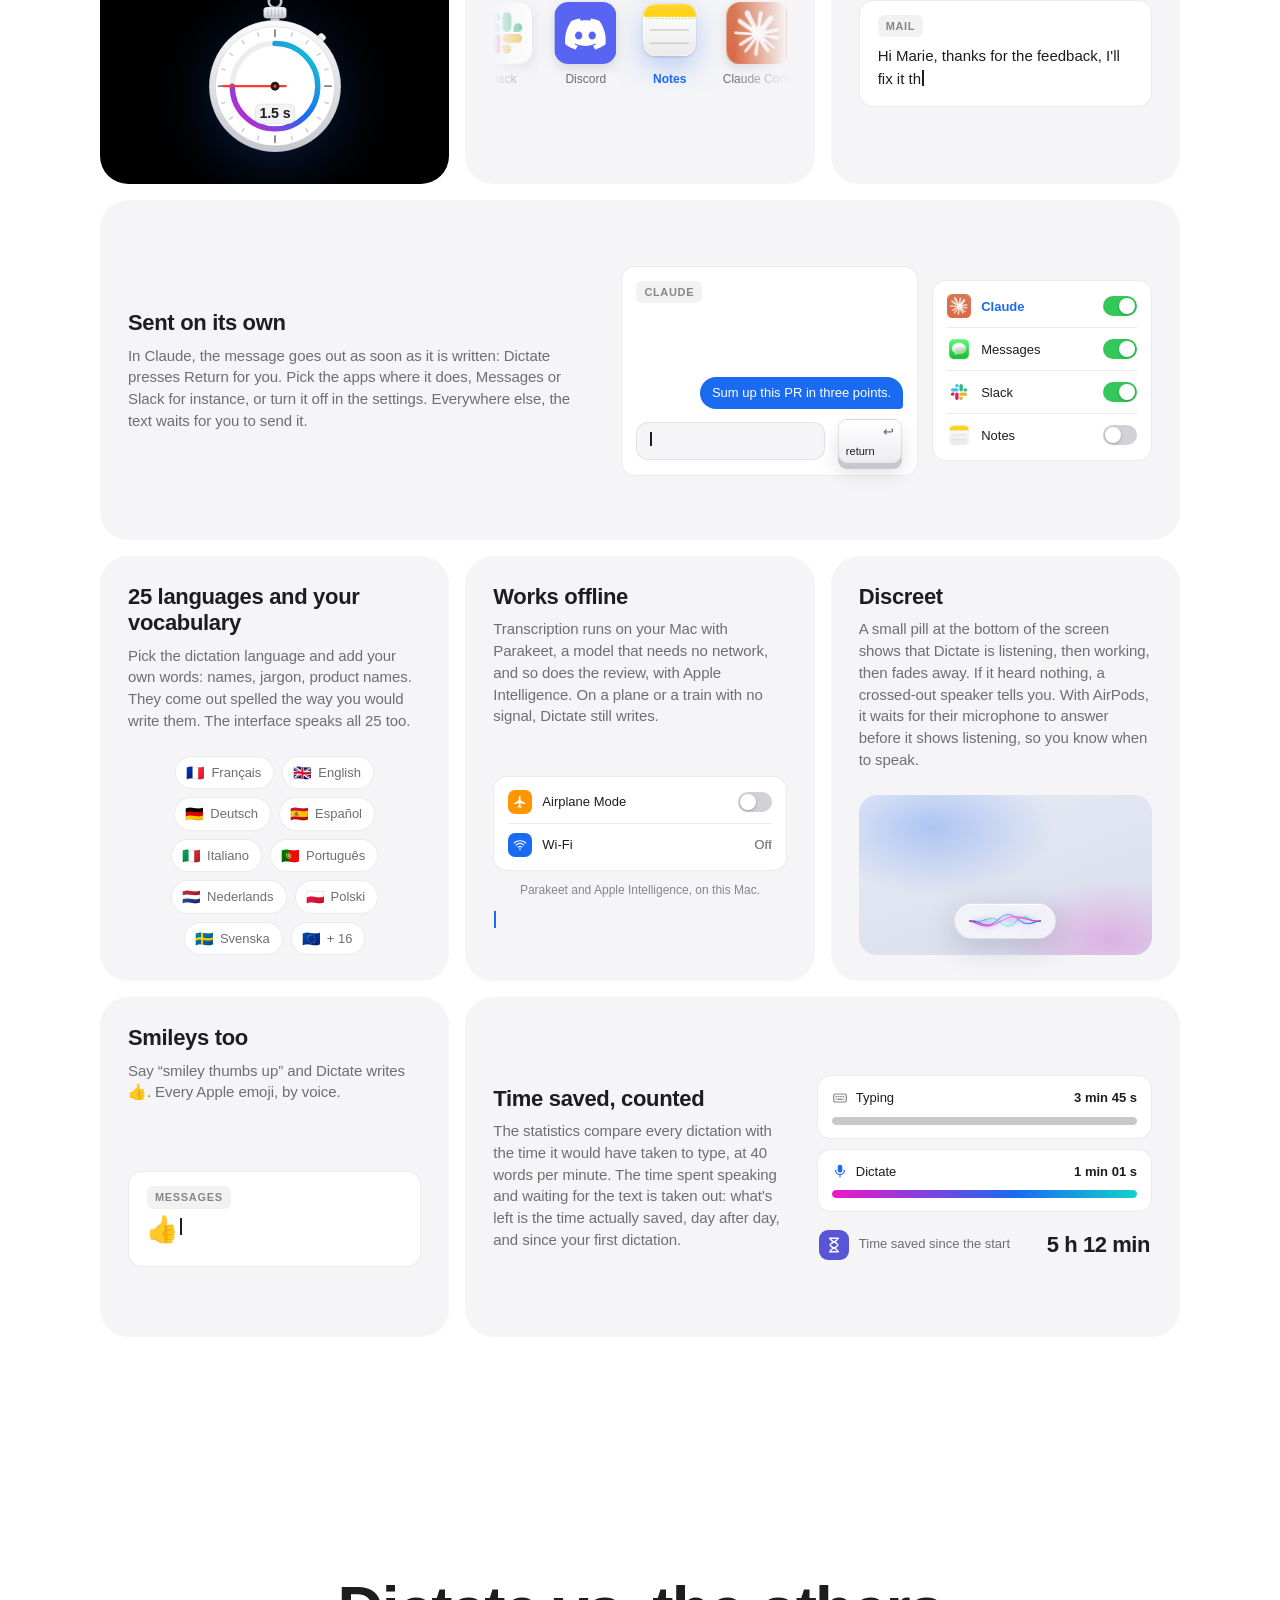
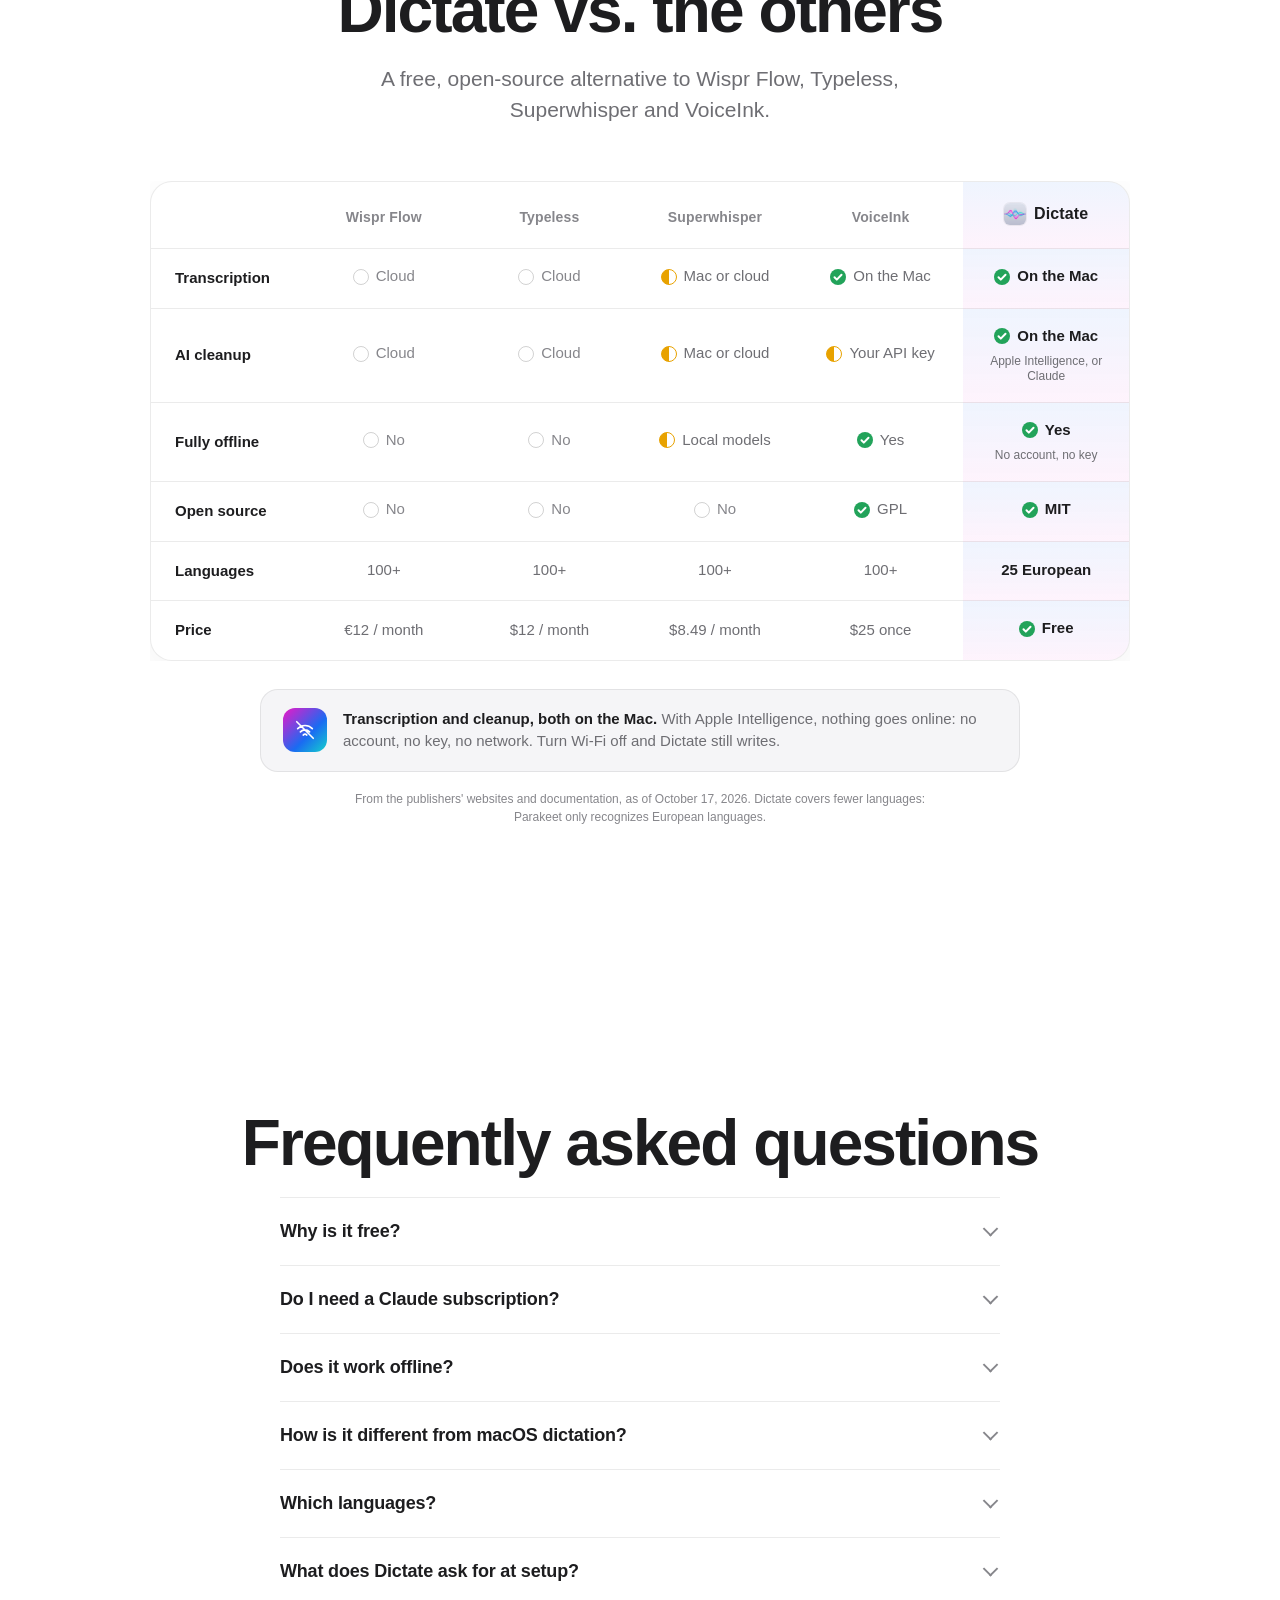
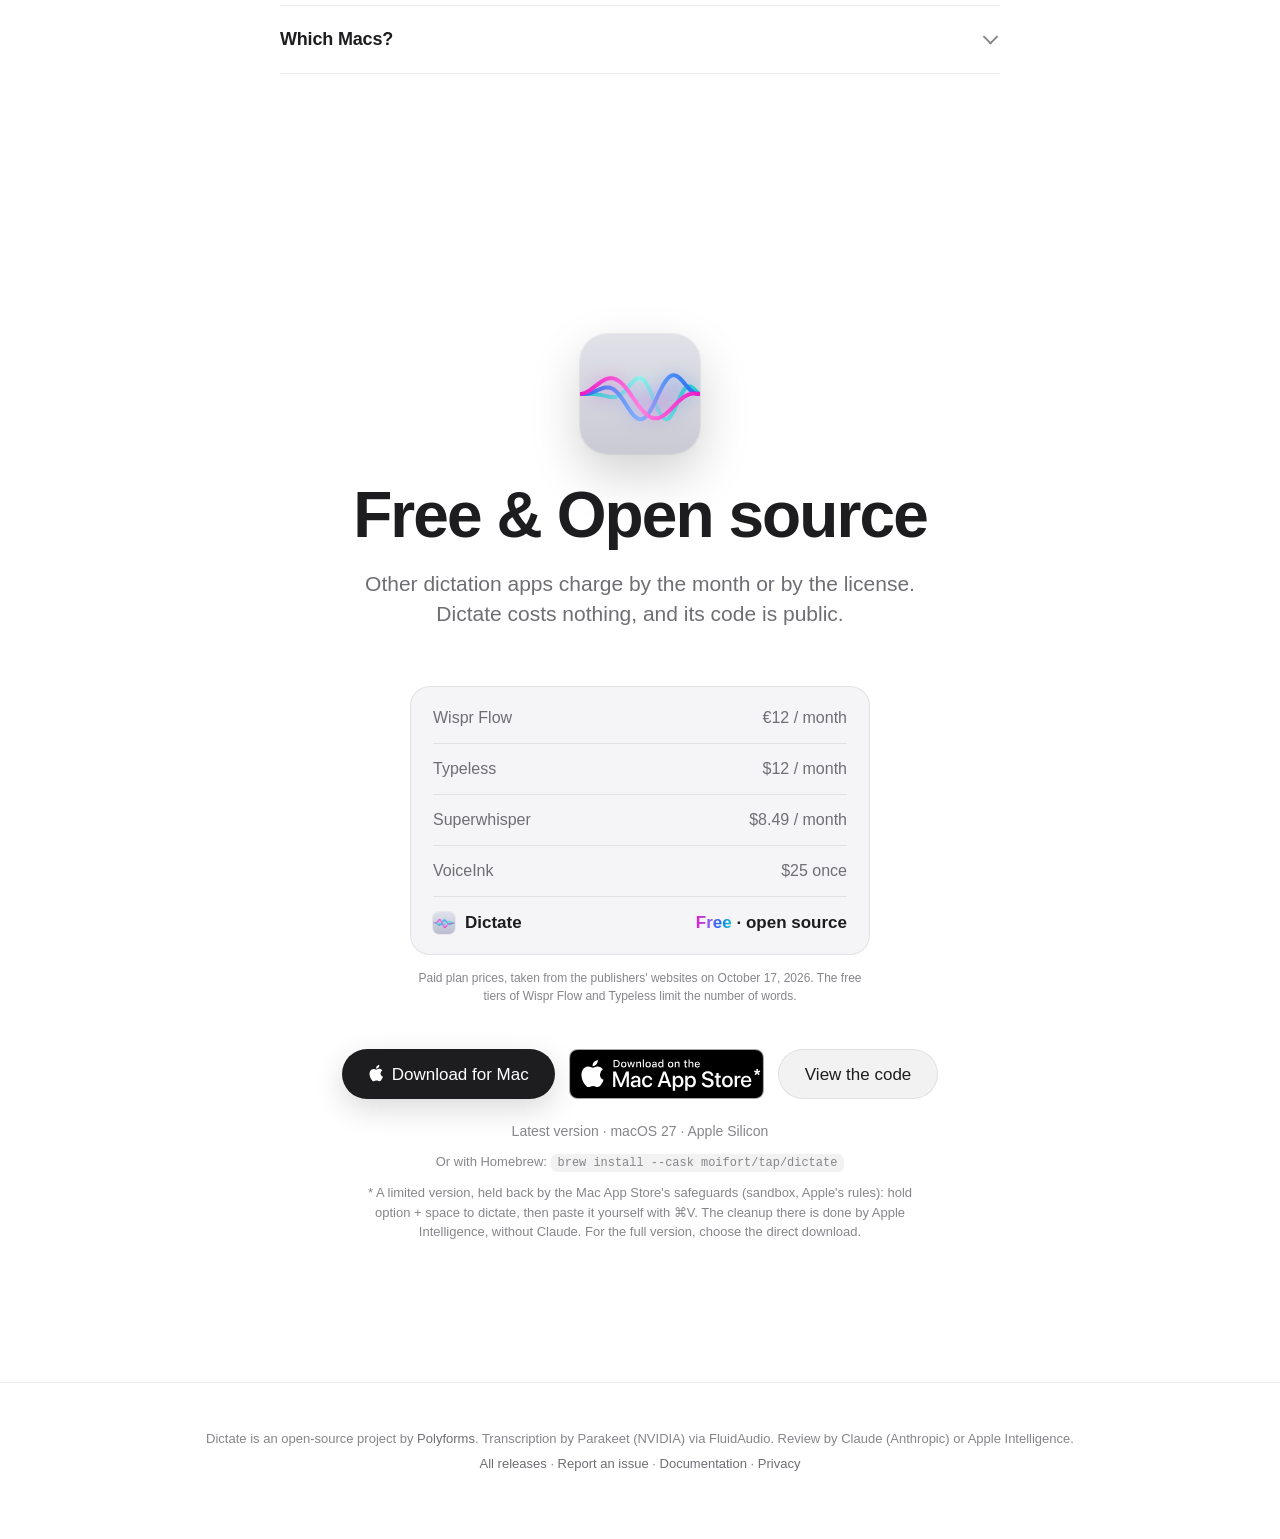
==== commit 662be6f5: "feat(site): the star sits inside the App Store badge, after the wordmark At the corner it was easy t" ====
--- a/site/index.html
+++ b/site/index.html
@@ -40,7 +40,7 @@
       if (lang !== "fr") document.documentElement.classList.add("i18n-pending");
     })();
   </script>
-  <link rel="stylesheet" href="style.css?v=20261110-100">
+  <link rel="stylesheet" href="style.css?v=20261110-101">
 </head>
 <body>
 
@@ -486,6 +486,6 @@
   <p><a href="https://github.com/moifort/dictate/releases" data-i18n="footer.releases">Toutes les versions</a> · <a href="https://github.com/moifort/dictate/issues" data-i18n="footer.issues">Signaler un problème</a> · <a href="https://github.com/moifort/dictate#readme" data-i18n="footer.docs">Documentation</a> · <a href="privacy.html" data-i18n="footer.privacy">Confidentialité</a></p>
 </footer>
 
-<script src="i18n.js?v=20261110-100"></script>
+<script src="i18n.js?v=20261110-101"></script>
 </body>
 </html>
--- a/site/style.css
+++ b/site/style.css
@@ -229,15 +229,16 @@
 .store-badge:hover { opacity: 0.85; }
 .store-badge:active { transform: scale(0.97); }
 .store-badge img { display: block; height: 50px; width: auto; }
-/* The star sits at the badge's corner, off Apple's artwork, and points to the note on what the store build leaves out. */
+/* The star closes the "Mac App Store" wordmark, in the 10 units every badge leaves at its right edge, and points to the note on what the store build leaves out. */
 .store-star {
   position: absolute;
-  top: -5px;
-  right: -11px;
-  font-size: 17px;
-  font-weight: 600;
+  top: 19px;
+  right: 3.5px;
+  font-size: 16px;
+  font-weight: 700;
   line-height: 1;
-  color: var(--text-dim);
+  color: #fff;
+  pointer-events: none;
 }
 .brew.store-note { max-width: 560px; margin-left: auto; margin-right: auto; line-height: 1.5; scroll-margin-top: calc(var(--nav-h) + 24px); }
 .store-note a { text-decoration: underline; text-underline-offset: 2px; }
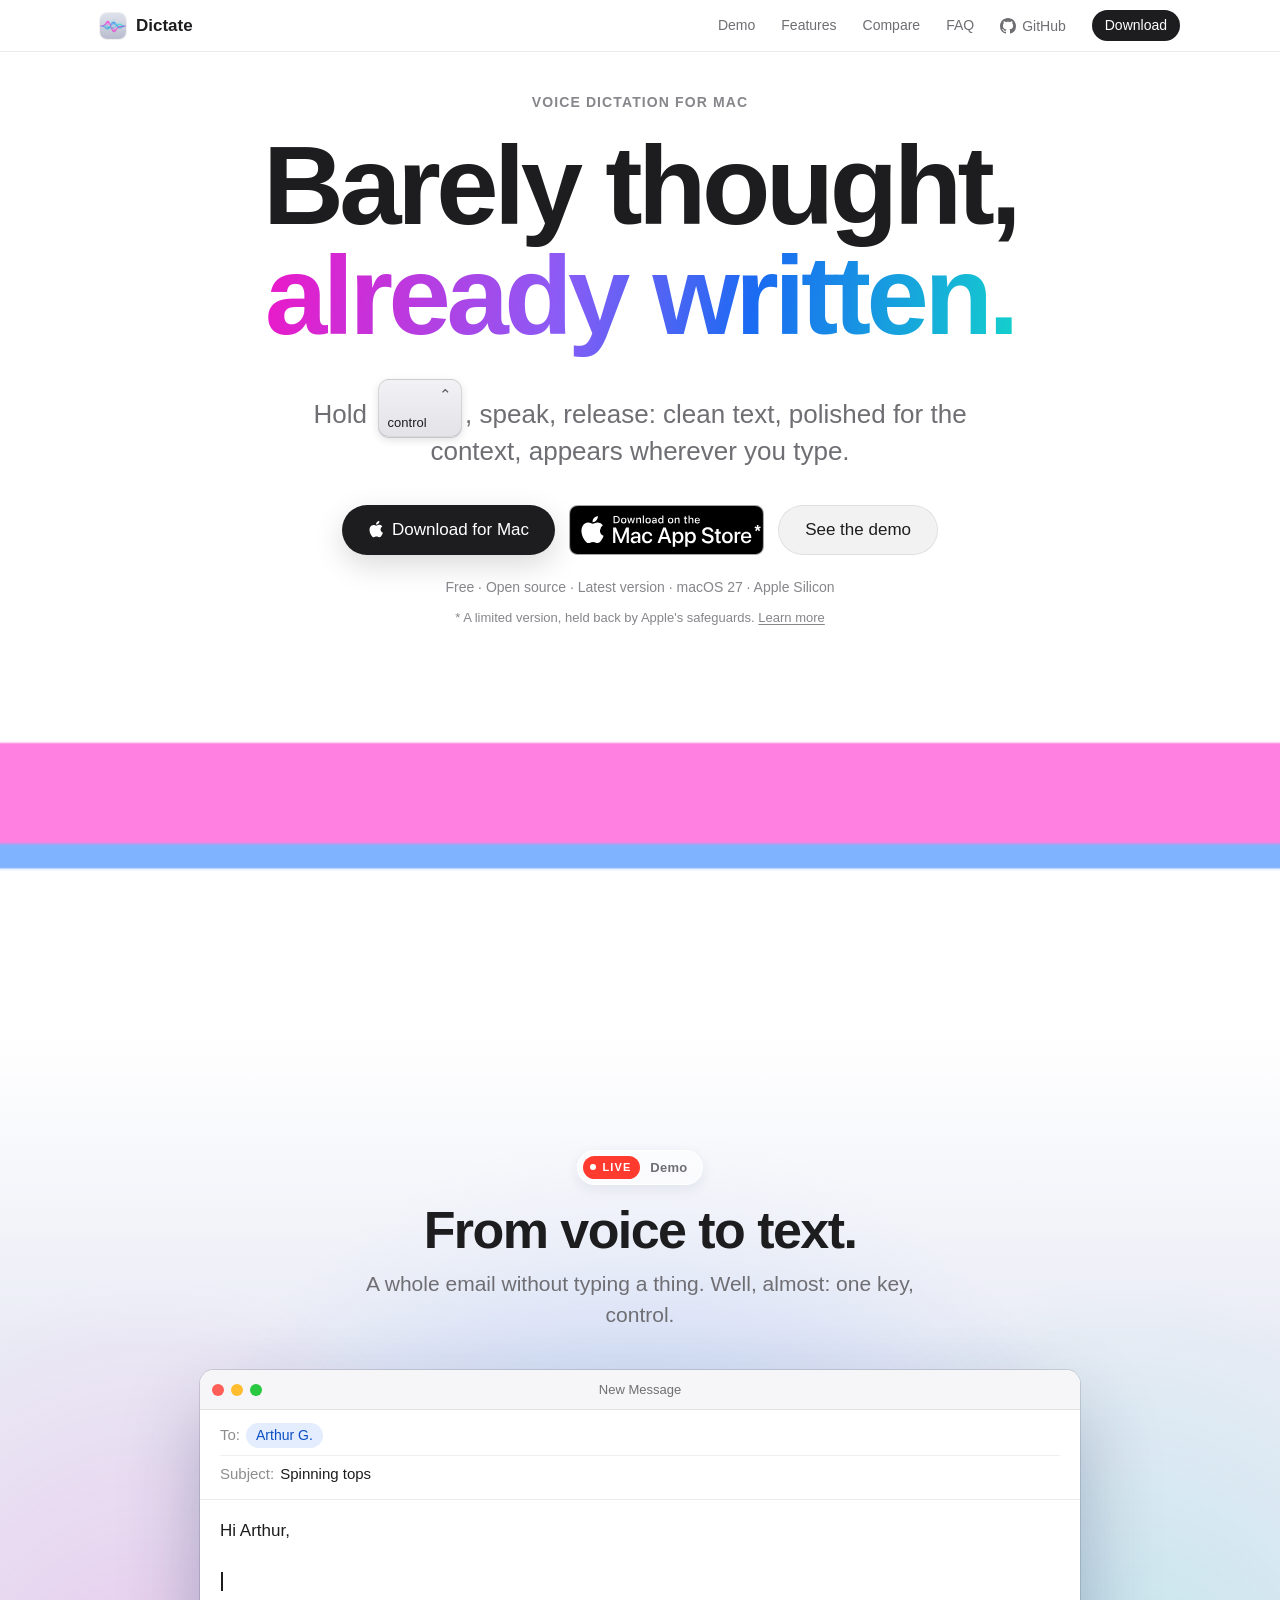
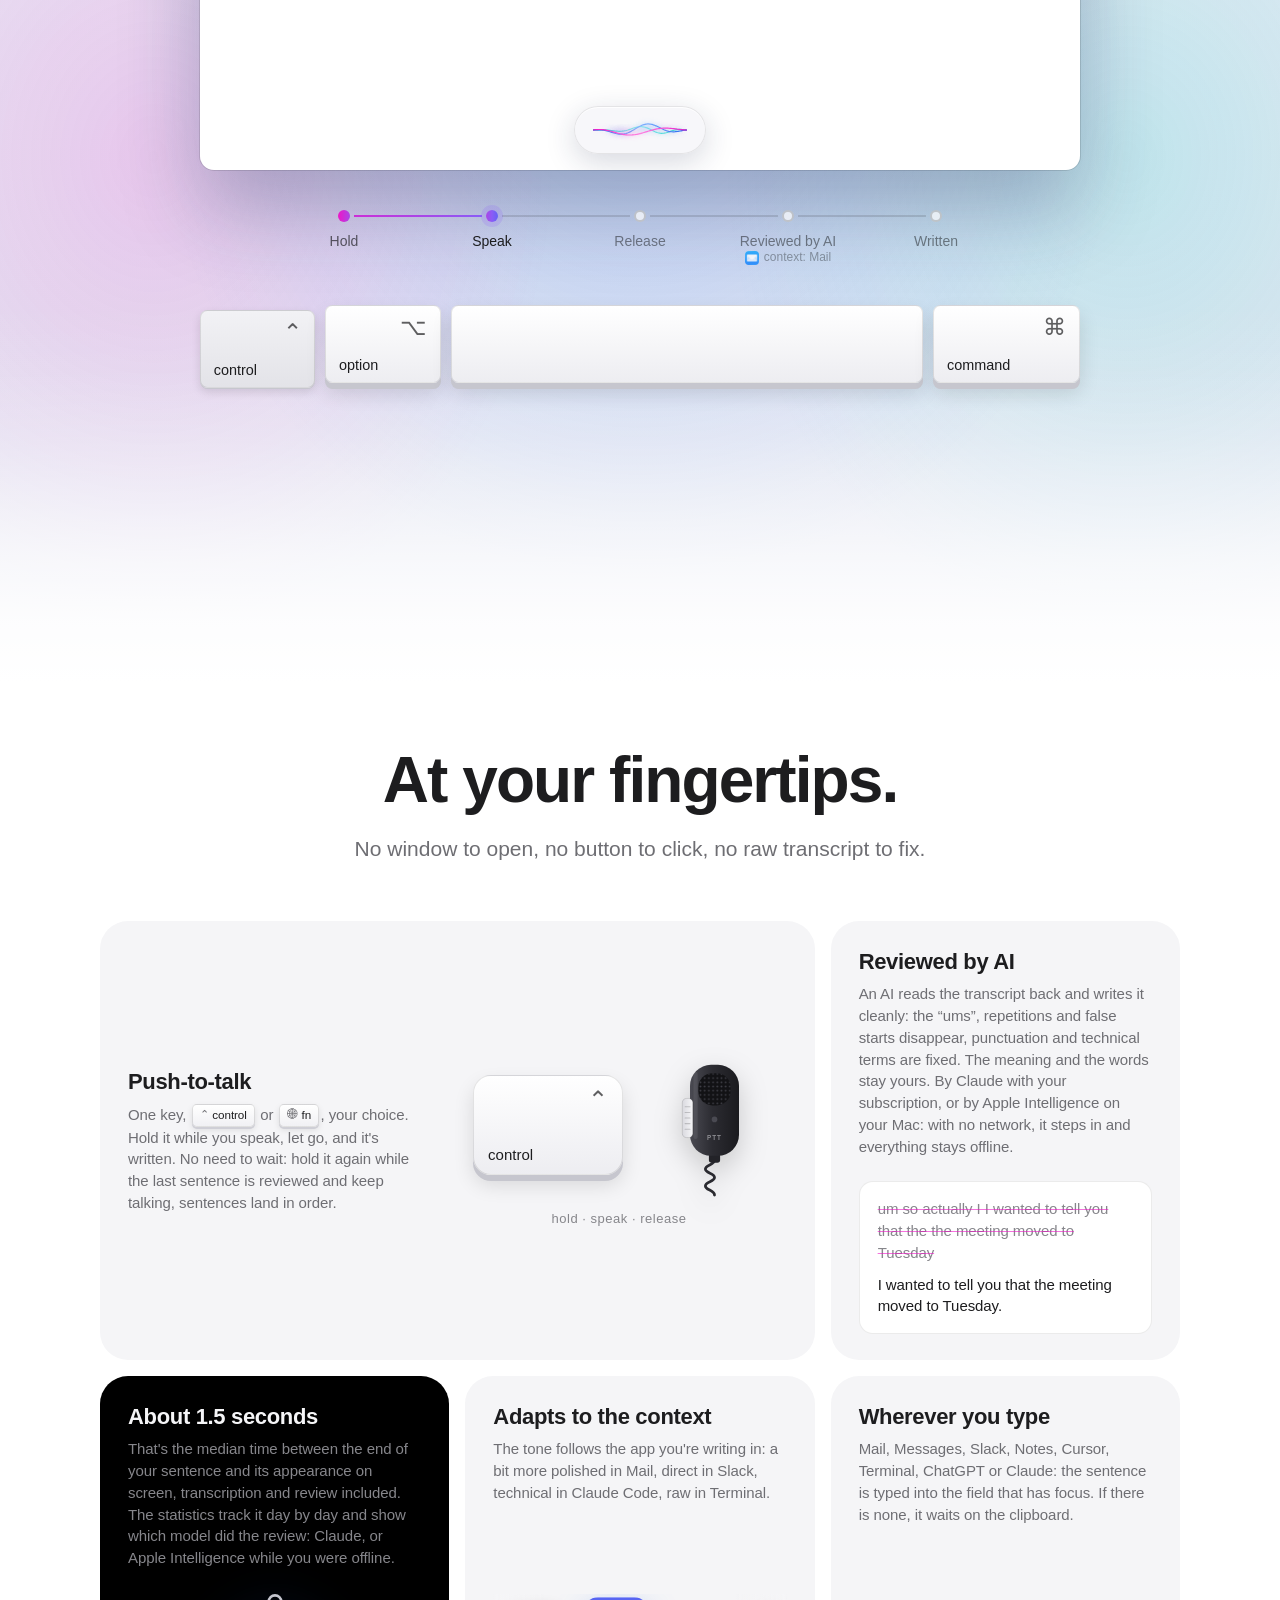
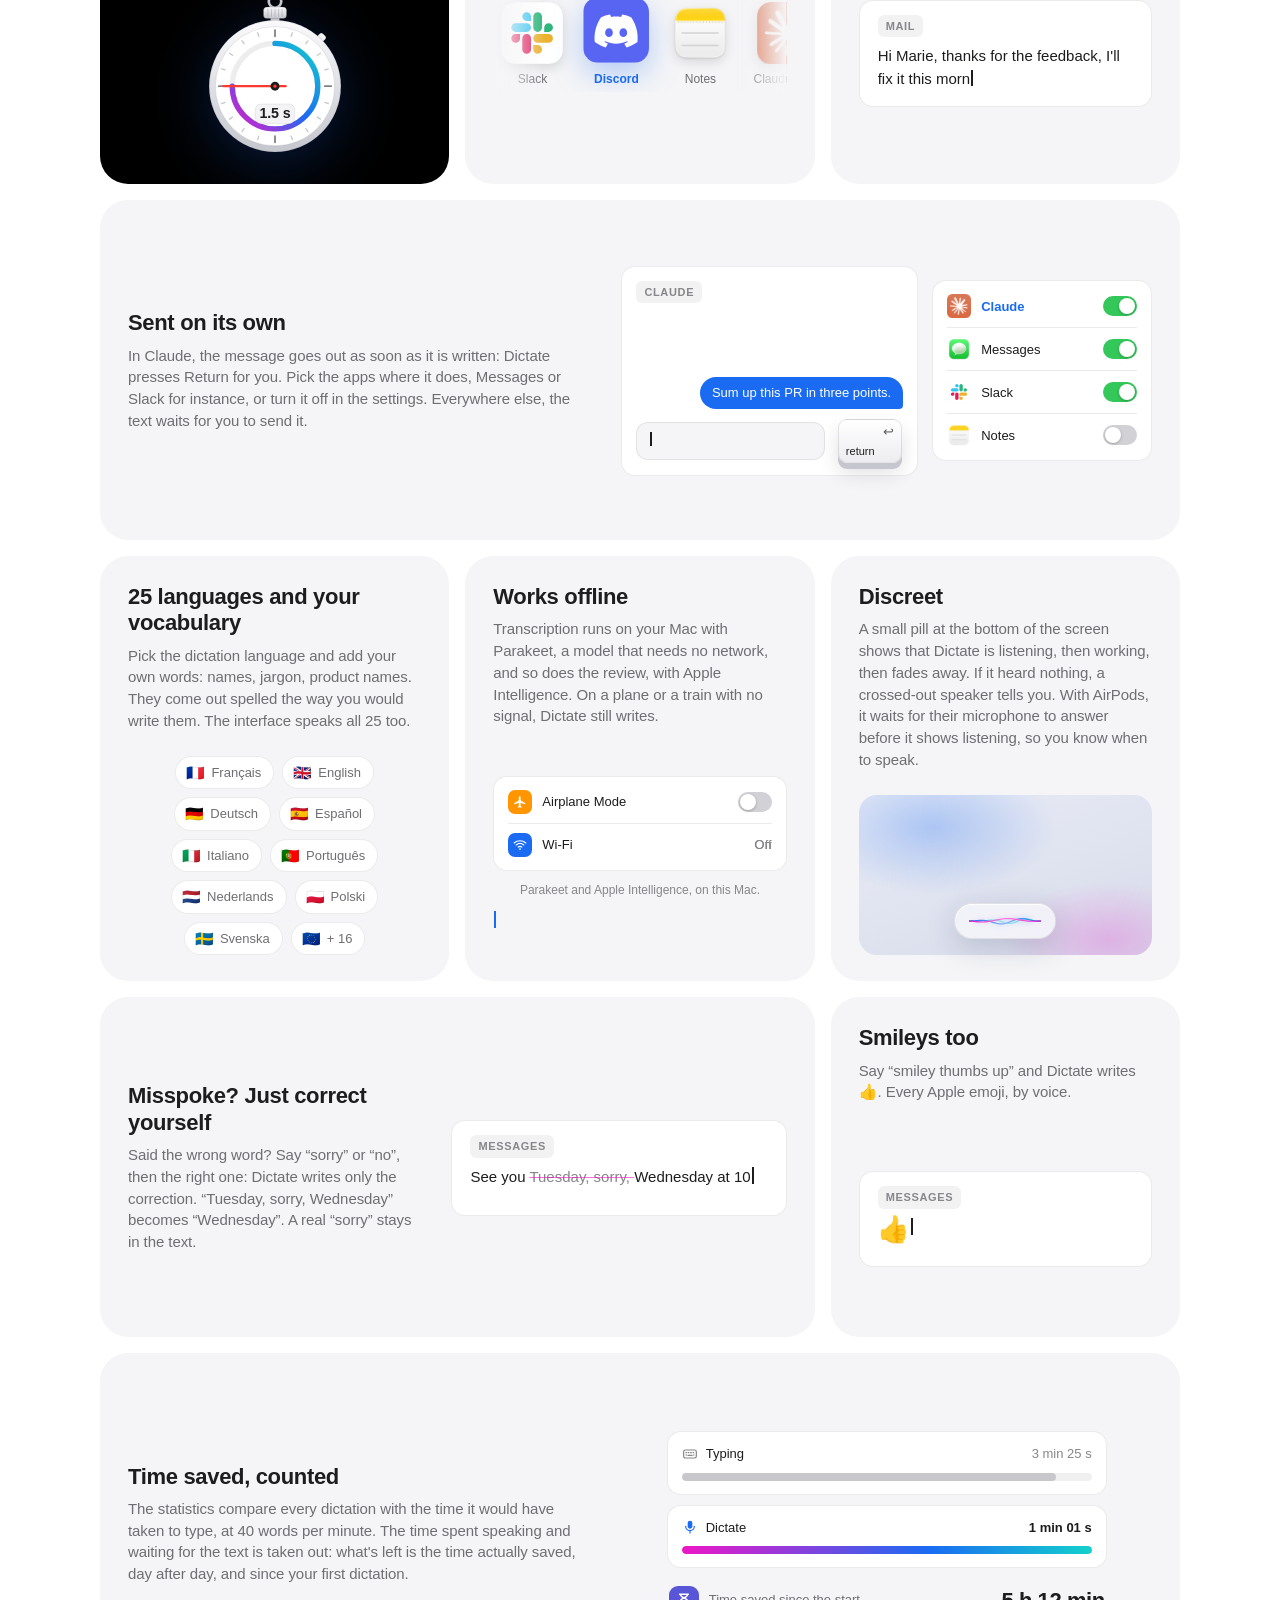
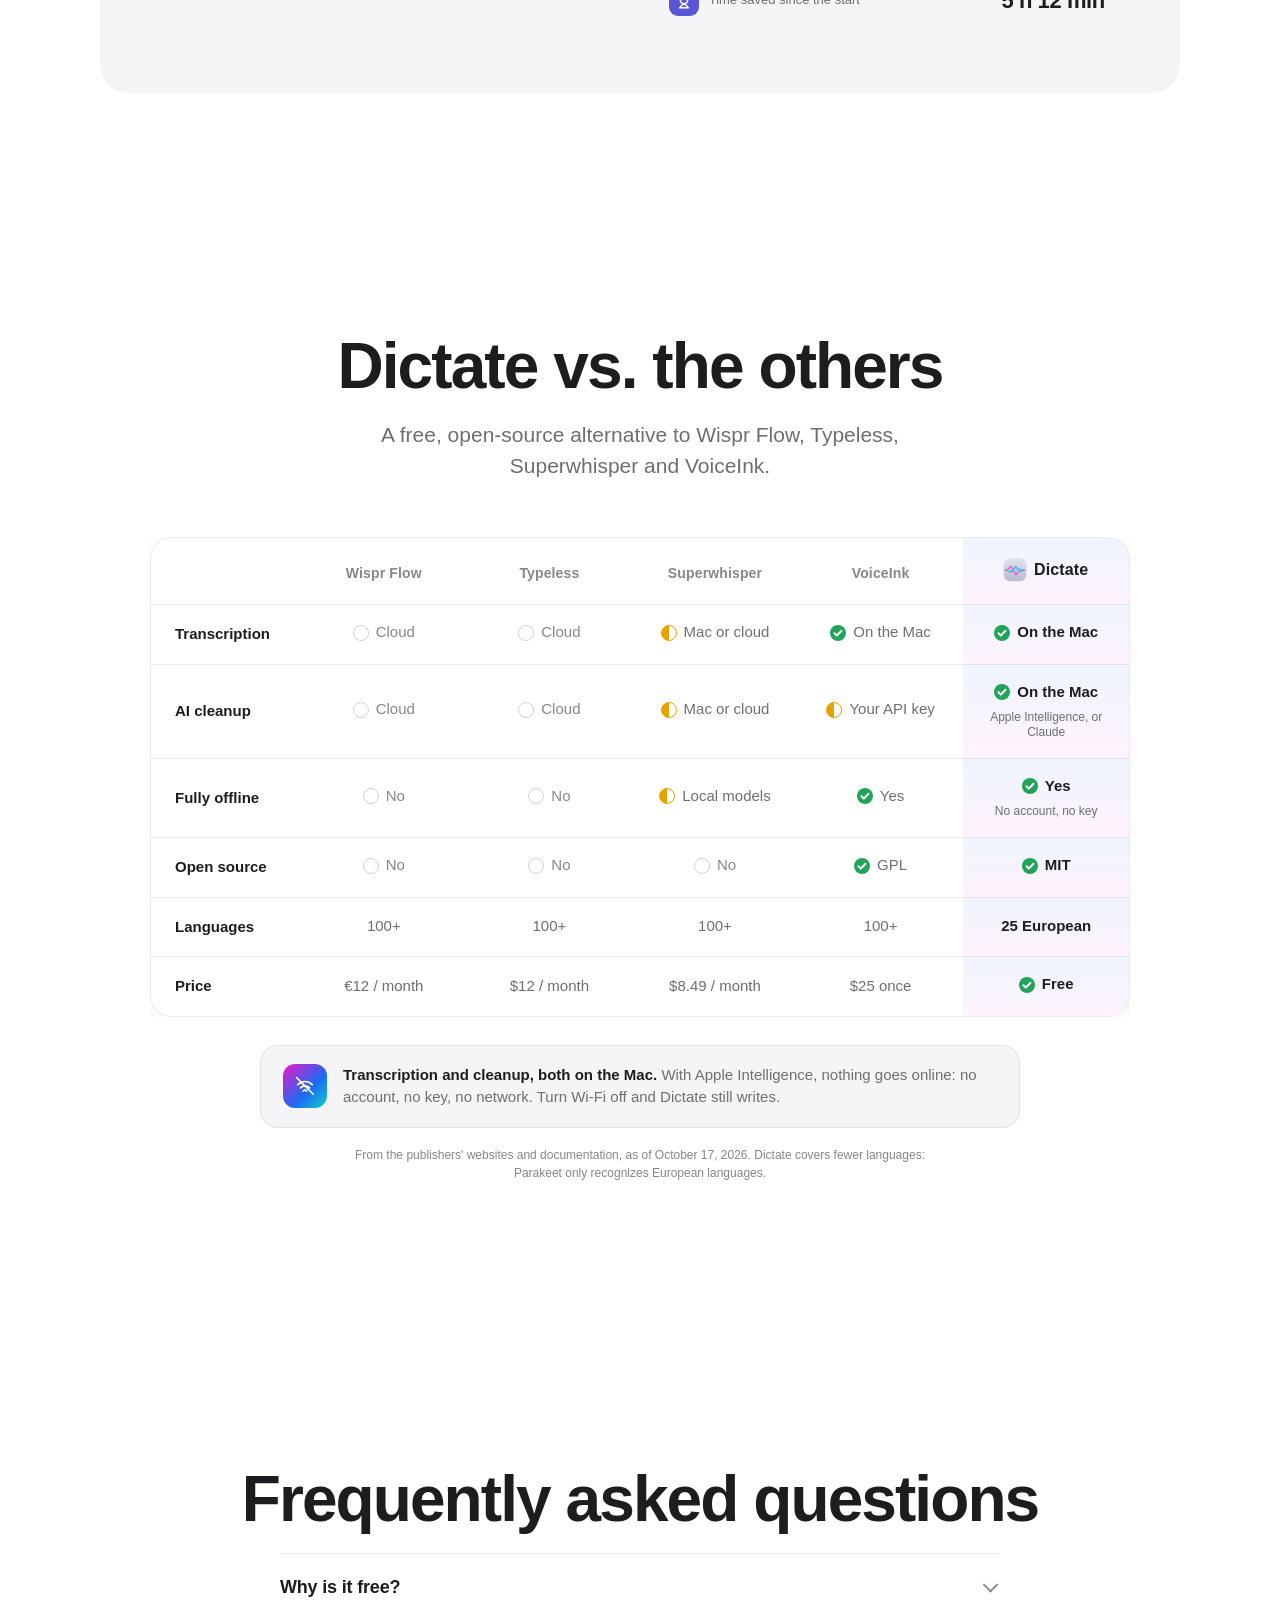
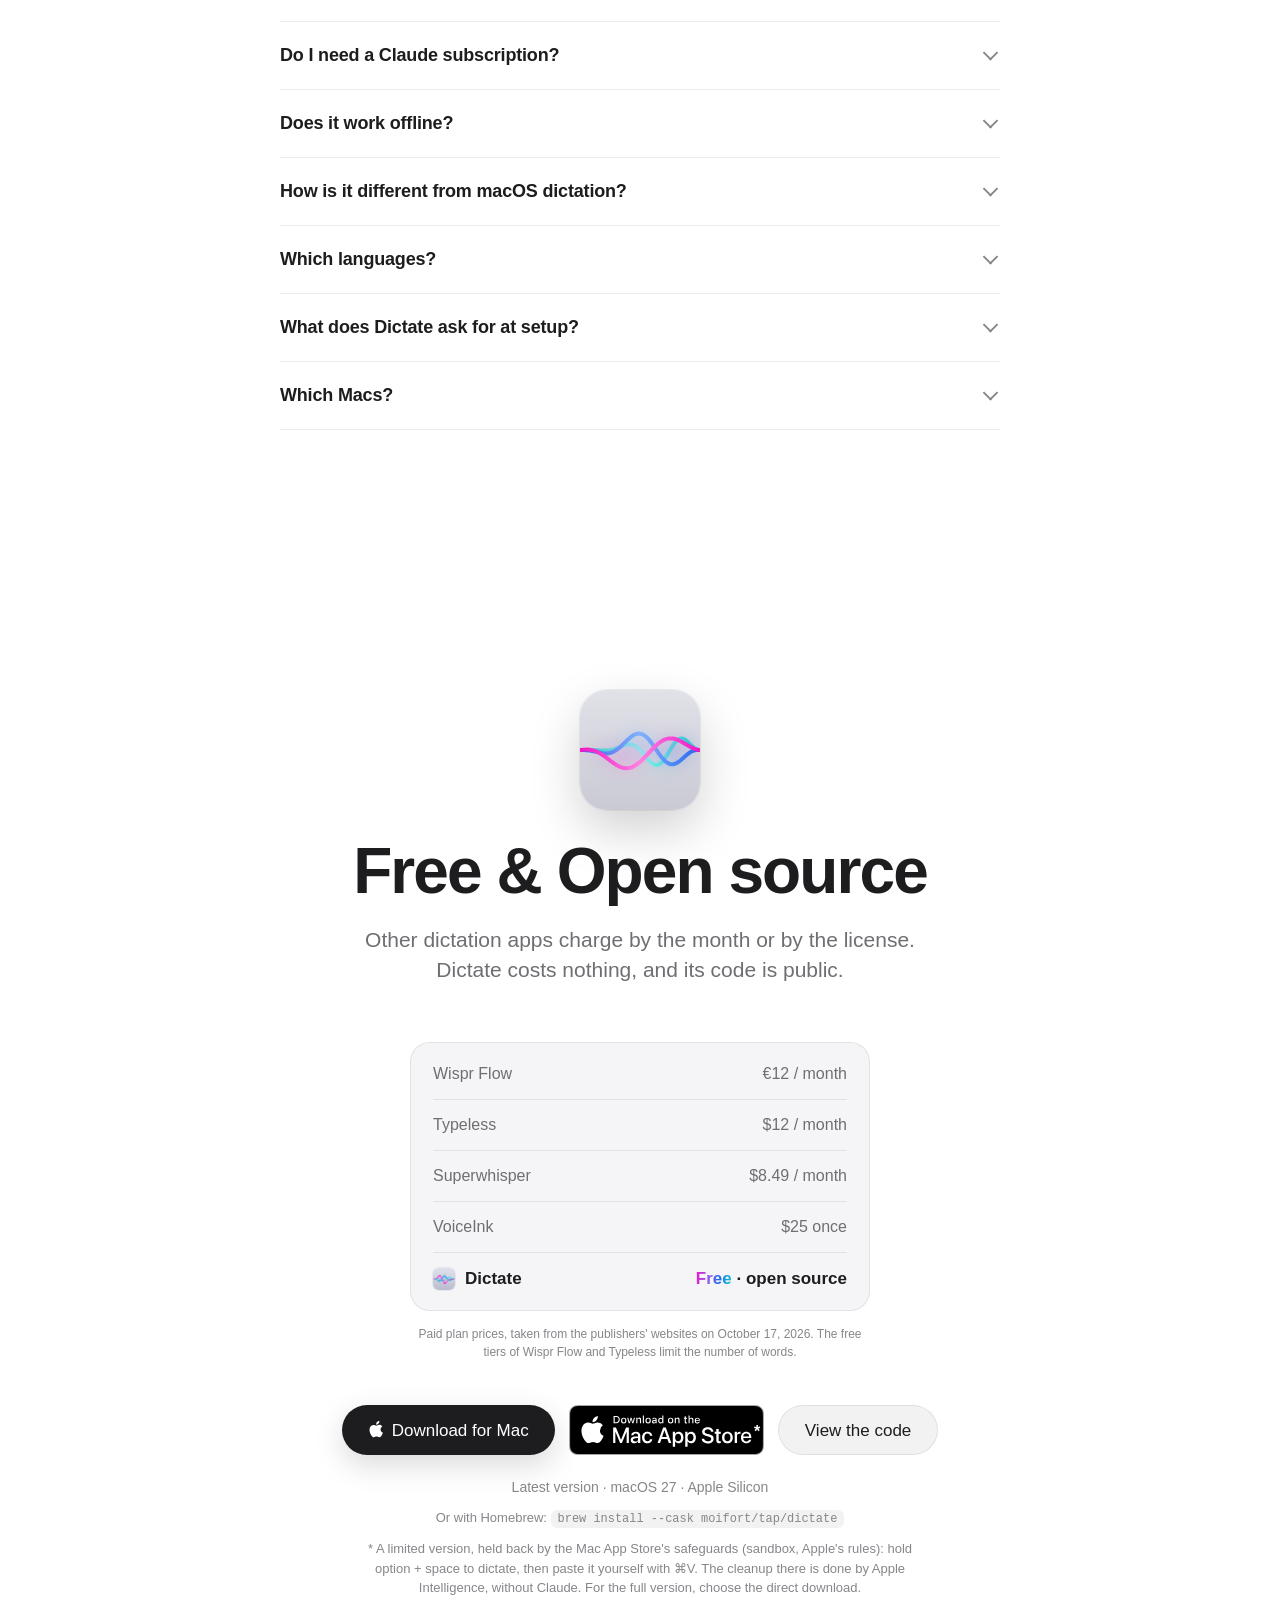
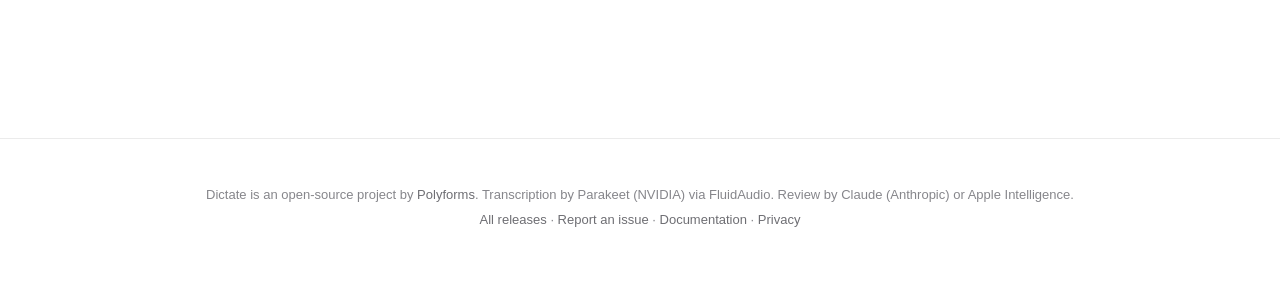
==== commit 1a4d397b: "feat(site): a card and a README line for spoken self-corrections The card types "On se voit mardi, p" ====
--- a/site/index.html
+++ b/site/index.html
@@ -40,7 +40,7 @@
       if (lang !== "fr") document.documentElement.classList.add("i18n-pending");
     })();
   </script>
-  <link rel="stylesheet" href="style.css?v=20261110-101">
+  <link rel="stylesheet" href="style.css?v=20261117-102">
 </head>
 <body>
 
@@ -349,6 +349,17 @@
         <p data-i18n="pill.text">Une petite pastille en bas de l'écran montre que Dictate écoute, puis travaille, puis s'efface. Si elle ne vous a pas entendu, une enceinte barrée vous le dit. Avec des AirPods, elle attend que leur micro réponde pour passer en écoute : vous savez quand parler.</p>
       </article>
 
+      <article class="card wide">
+        <div class="card-visual">
+          <div class="cursor-demo fix-demo" aria-hidden="true">
+            <span class="cursor-app">Messages</span>
+            <span class="cursor-line"><span data-fix-before></span><span class="fix-wrong" data-fix-wrong></span><span data-fix-after></span><span class="caret"></span></span>
+          </div>
+        </div>
+        <h3 data-i18n="fix.title">Il suit quand vous vous reprenez</h3>
+        <p data-i18n="fix.text">Vous vous trompez de mot ? Dites « pardon » ou « non », puis le bon : Dictate n'écrit que la correction. « Mardi, pardon, mercredi » devient « mercredi ». Un vrai « pardon », lui, reste écrit.</p>
+      </article>
+
       <article class="card fill">
         <div class="card-visual">
           <div class="cursor-demo emoji-demo" aria-hidden="true">
@@ -360,7 +371,7 @@
         <p data-i18n="emoji.text">Dites « smiley pouce en l'air », Dictate écrit 👍. Tous les émojis d'Apple, à la voix.</p>
       </article>
 
-      <article class="card wide">
+      <article class="card wide full">
         <div class="card-visual">
           <div class="saved-demo" aria-hidden="true">
             <div class="race-row typing">
@@ -486,6 +497,6 @@
   <p><a href="https://github.com/moifort/dictate/releases" data-i18n="footer.releases">Toutes les versions</a> · <a href="https://github.com/moifort/dictate/issues" data-i18n="footer.issues">Signaler un problème</a> · <a href="https://github.com/moifort/dictate#readme" data-i18n="footer.docs">Documentation</a> · <a href="privacy.html" data-i18n="footer.privacy">Confidentialité</a></p>
 </footer>
 
-<script src="i18n.js?v=20261110-101"></script>
+<script src="i18n.js?v=20261117-102"></script>
 </body>
 </html>
--- a/site/style.css
+++ b/site/style.css
@@ -1095,6 +1095,10 @@
 .emoji-result.shown { display: inline-block; animation: emoji-pop 0.45s cubic-bezier(0.34, 1.56, 0.64, 1); }
 @keyframes emoji-pop { from { transform: scale(0.3); opacity: 0; } }
 @media (prefers-reduced-motion: reduce) { .emoji-result.shown { animation: none; } }
+
+/* Self-corrections: the cursor card's field, where the slip and its "pardon"
+   are struck out like the raw transcript of the review card, then go. */
+.fix-wrong.struck { color: var(--text-dim); text-decoration: line-through; text-decoration-color: rgba(237, 23, 199, 0.6); }
 
 /* Auto-send: a composer where the sentence lands, the Return key Dictate
    presses, and the app list from the settings, each with its switch. */
